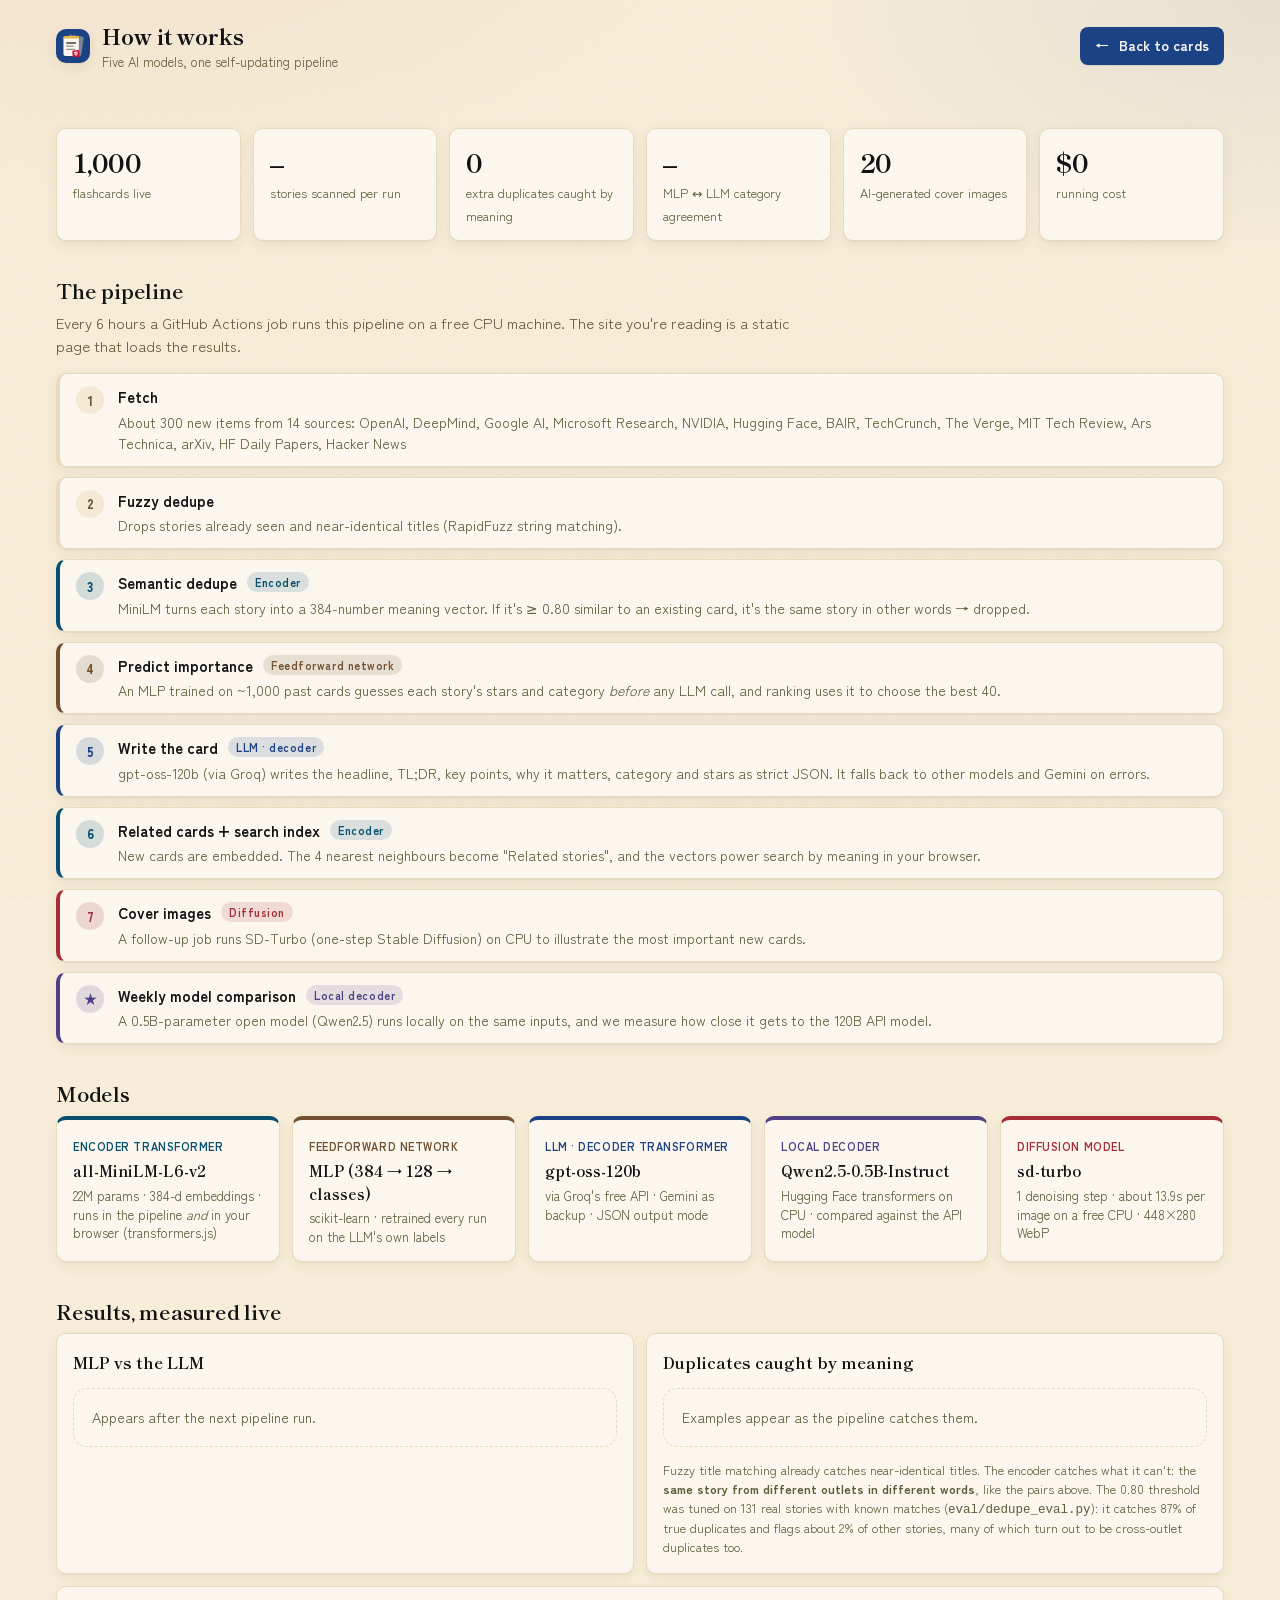
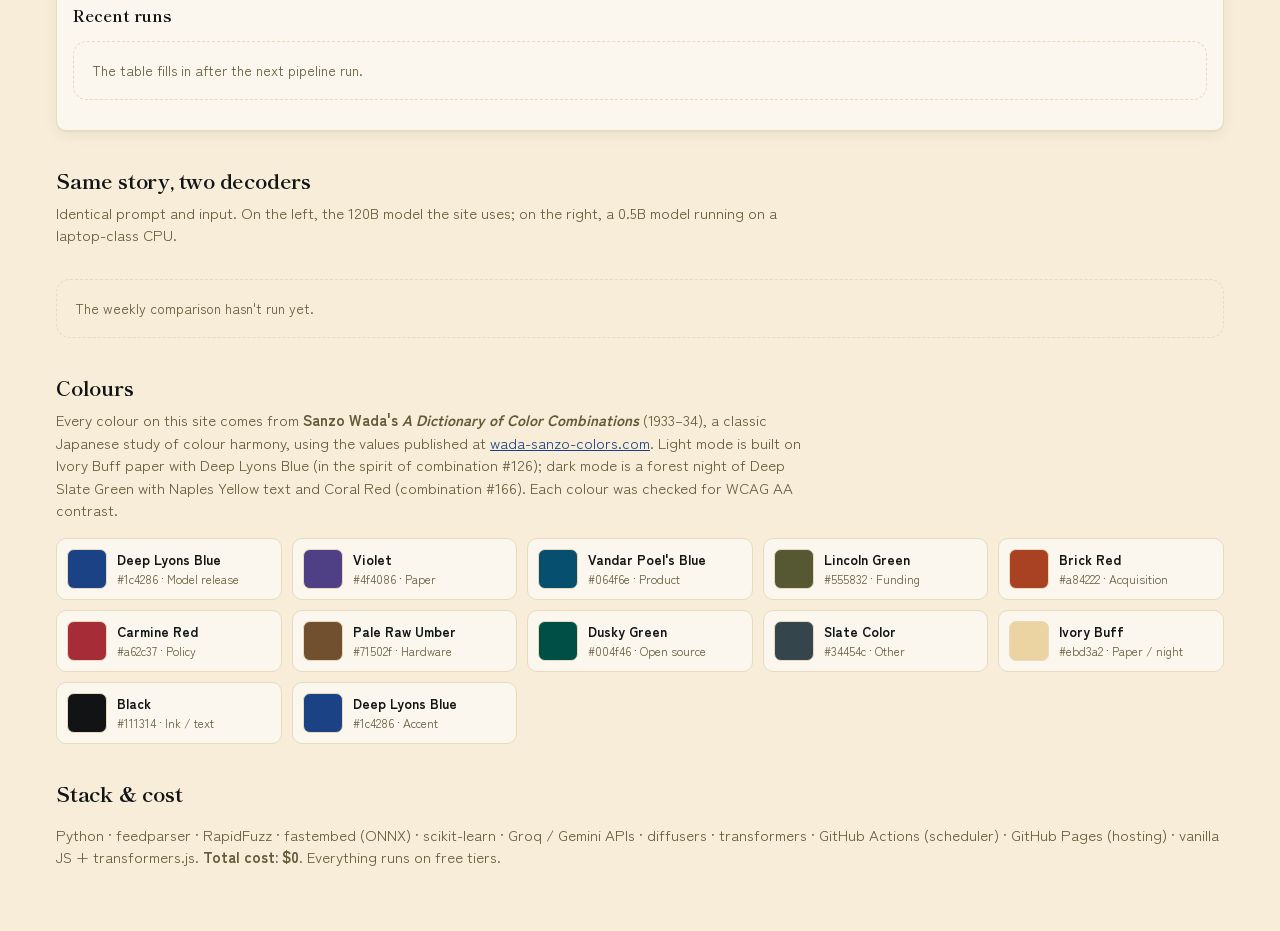
==== docs/about.html @ 7c0a7755 "Forest night dark theme, living cards and a magazine grid - Dark mode: Wada's Deep Slate Green with " ====
<!doctype html>
<html lang="en">
<head>
  <meta charset="utf-8">
  <meta name="viewport" content="width=device-width, initial-scale=1, viewport-fit=cover">
  <title>How It Works · AI News Flashcards</title>
  <meta name="description" content="The five AI models behind AI News Flashcards, and how well they work, measured live.">
  <link rel="icon" href="icon.svg" type="image/svg+xml">
  <link rel="preconnect" href="https://fonts.googleapis.com">
  <link rel="preconnect" href="https://fonts.gstatic.com" crossorigin>
  <link href="https://fonts.googleapis.com/css2?family=Shippori+Mincho:wght@600;700;800&family=Zen+Kaku+Gothic+New:wght@400;500;700&display=swap" rel="stylesheet">
  <link rel="stylesheet" href="style.css?v=12">
  <link rel="stylesheet" href="about.css?v=4">
  <script>try { const t = localStorage.getItem("theme"); if (t) document.documentElement.dataset.theme = t; } catch {}</script>
</head>
<body>
  <header class="top">
    <div class="wrap top-row">
      <a class="brand" href="./" style="text-decoration:none;color:inherit">
        <img src="icon.svg" alt="" width="34" height="34">
        <div>
          <h1>How it works</h1>
          <p class="muted" id="updated">Five AI models, one self-updating pipeline</p>
        </div>
      </a>
      <div class="top-actions"><a class="btn primary backlink" href="./" aria-label="Back to cards">←<span>&nbsp;Back to cards</span></a></div>
    </div>
  </header>

  <main class="wrap about">
    <section class="hero-stats" id="heroStats"></section>

    <section>
      <h2>The pipeline</h2>
      <p class="muted lead">Every 6 hours a GitHub Actions job runs this pipeline on a free CPU machine. The site
        you're reading is a static page that loads the results.</p>
      <ol class="flow">
        <li><span class="step">1</span><div><b>Fetch</b><p>About 300 new items from 14 sources: OpenAI, DeepMind, Google AI,
          Microsoft Research, NVIDIA, Hugging Face, BAIR, TechCrunch, The Verge, MIT Tech Review, Ars Technica, arXiv, HF Daily Papers, Hacker News</p></div></li>
        <li><span class="step">2</span><div><b>Fuzzy dedupe</b><p>Drops stories already seen and near-identical titles
          (RapidFuzz string matching).</p></div></li>
        <li class="m enc"><span class="step">3</span><div><b>Semantic dedupe <em>Encoder</em></b><p>MiniLM turns each story into
          a 384-number meaning vector. If it's ≥ 0.80 similar to an existing card, it's the same story in other words
          → dropped.</p></div></li>
        <li class="m fnn"><span class="step">4</span><div><b>Predict importance <em>Feedforward network</em></b><p>An MLP trained
          on ~1,000 past cards guesses each story's stars and category <i>before</i> any LLM call, and ranking uses it to
          choose the best 40.</p></div></li>
        <li class="m llm"><span class="step">5</span><div><b>Write the card <em>LLM · decoder</em></b><p>gpt-oss-120b (via Groq)
          writes the headline, TL;DR, key points, why it matters, category and stars as strict JSON. It falls back to other
          models and Gemini on errors.</p></div></li>
        <li class="m enc"><span class="step">6</span><div><b>Related cards + search index <em>Encoder</em></b><p>New cards are
          embedded. The 4 nearest neighbours become "Related stories", and the vectors power search by meaning in your
          browser.</p></div></li>
        <li class="m diff"><span class="step">7</span><div><b>Cover images <em>Diffusion</em></b><p>A follow-up job runs
          SD-Turbo (one-step Stable Diffusion) on CPU to illustrate the most important new cards.</p></div></li>
        <li class="m dec"><span class="step">★</span><div><b>Weekly model comparison <em>Local decoder</em></b><p>A 0.5B-parameter
          open model (Qwen2.5) runs locally on the same inputs, and we measure how close it gets to the 120B API model.</p></div></li>
      </ol>
    </section>

    <section>
      <h2>Models</h2>
      <div class="models">
        <div class="model enc"><span class="tag">Encoder Transformer</span><b>all-MiniLM-L6-v2</b>
          <p>22M params · 384-d embeddings · runs in the pipeline <i>and</i> in your browser (transformers.js)</p></div>
        <div class="model fnn"><span class="tag">Feedforward network</span><b>MLP (384 → 128 → classes)</b>
          <p id="mlpParams">scikit-learn · retrained every run on the LLM's own labels</p></div>
        <div class="model llm"><span class="tag">LLM · Decoder Transformer</span><b id="apiModel">gpt-oss-120b</b>
          <p>via Groq's free API · Gemini as backup · JSON output mode</p></div>
        <div class="model dec"><span class="tag">Local decoder</span><b id="localModel">Qwen2.5-0.5B-Instruct</b>
          <p>Hugging Face transformers on CPU · compared against the API model</p></div>
        <div class="model diff"><span class="tag">Diffusion model</span><b id="imgModel">SD-Turbo</b>
          <p id="imgInfo">1 denoising step · 512×512 → 448×280 WebP</p></div>
      </div>
    </section>

    <section>
      <h2>Results, measured live</h2>
      <div class="results">
        <div class="panel" id="mlpPanel"><h3>MLP vs the LLM</h3><p class="muted">Loading…</p></div>
        <div class="panel" id="dedupePanel"><h3>Duplicates caught by meaning</h3><p class="muted">Loading…</p></div>
      </div>
      <div class="panel wide" id="runsPanel"><h3>Recent runs</h3><p class="muted">Loading…</p></div>
    </section>

    <section id="compareSection">
      <h2>Same story, two decoders</h2>
      <p class="muted lead">Identical prompt and input. On the left, the 120B model the site uses; on the right, a 0.5B model
        running on a laptop-class CPU.</p>
      <div id="compareSummary" class="hero-stats small"></div>
      <div id="compareItems"></div>
    </section>

    <section>
      <h2>Colours</h2>
      <p class="muted lead">Every colour on this site comes from <b>Sanzo Wada's <i>A Dictionary of Color
        Combinations</i></b> (1933–34), a classic Japanese study of colour harmony, using the values published at
        <a href="https://www.wada-sanzo-colors.com/combinations/classic/all" target="_blank" rel="noopener">wada-sanzo-colors.com</a>.
        Light mode is built on Ivory Buff paper with Deep Lyons Blue (in the spirit of combination #126); dark mode is a forest
        night of Deep Slate Green with Naples Yellow text and Coral Red (combination #166). Each colour was checked for WCAG AA contrast.</p>
      <div class="swatches" id="swatches"></div>
    </section>

    <section>
      <h2>Stack &amp; cost</h2>
      <p class="muted">Python · feedparser · RapidFuzz · fastembed (ONNX) · scikit-learn · Groq / Gemini APIs · diffusers ·
        transformers · GitHub Actions (scheduler) · GitHub Pages (hosting) · vanilla JS + transformers.js.
        <b>Total cost: $0</b>. Everything runs on free tiers.</p>
    </section>
  </main>
  <script src="about.js?v=3"></script>
</body>
</html>
---- docs/style.css ----
/* ---------- Theme tokens: Sanzo Wada palette ----------
   Every named colour below is an exact colour from Sanzo Wada's "A Dictionary of Color
   Combinations" (Classic Vol. 1, as published at wada-sanzo-colors.com). Backgrounds are
   Wada colours thinned with white (light) or used as-is (dark). Every text colour passes
   WCAG AA (4.5:1) in its theme.
   Light: "Ivory Buff" paper, "Black" ink, "Deep Lyons Blue" accent, cf. combination #126.
   Dark:  "Deep Slate Green" forest night, "Naples Yellow" text, "Coral Red" accent, cf. #166. */
:root {
  --bg: #f7edd8;                         /* Ivory Buff #ebd3a2, thinned */
  --bg-grad: radial-gradient(1100px 520px at 8% -12%, rgba(166, 44, 55, .06) 0%, transparent 60%),
             radial-gradient(900px 480px at 100% 0%, rgba(28, 66, 134, .07) 0%, transparent 55%);
  --surface: #fbf7ee;
  --surface-2: #f3e9d4;
  --text: #111314;                       /* Black */
  --muted: #635a3a;                      /* Deep Grayish Olive */
  --line: #e7dabd;
  --accent: #1c4286;                     /* Deep Lyons Blue */
  --accent-ink: #fbf7ee;
  --on-strong: #fbf7ee;                  /* text on strong colour fills */
  --good: #437742;                       /* Cossack Green */
  --warn: #a84222;                       /* Brick Red */
  --star: #986f2d;                       /* Orange Citrine */
  --vermilion: #cc1236;                  /* Carmine */
  --shadow: 0 1px 0 rgba(75, 51, 23, .05), 0 4px 14px rgba(75, 51, 23, .07);
  --shadow-hover: 0 1px 0 rgba(75, 51, 23, .06), 0 10px 26px rgba(75, 51, 23, .12);
  --radius: 12px;

  /* category colours (all exact Wada colours) */
  --c-model_release: #1c4286;            /* Deep Lyons Blue */
  --c-paper: #4f4086;                    /* Violet */
  --c-product: #064f6e;                  /* Vandar Poel's Blue */
  --c-funding: #555832;                  /* Lincoln Green */
  --c-acquisition: #a84222;              /* Brick Red */
  --c-policy: #a62c37;                   /* Carmine Red */
  --c-hardware: #71502f;                 /* Pale Raw Umber */
  --c-open_source: #004f46;              /* Dusky Green */
  --c-other: #34454c;                    /* Slate Color */
  color-scheme: light;
}

@media (prefers-color-scheme: dark) {
  :root:not([data-theme="light"]) {
    --bg: #112f2c;                       /* Deep Slate Green */
    --bg-grad: radial-gradient(1100px 520px at 8% -12%, rgba(245, 142, 132, .07) 0%, transparent 60%),
               radial-gradient(900px 480px at 100% 0%, rgba(251, 230, 160, .05) 0%, transparent 55%);
    --surface: #1d3937;
    --surface-2: #24403d;
    --text: #fbe6a0;                     /* Naples Yellow */
    --muted: #b4cdc2;                    /* Glaucous Green */
    --line: #335250;
    --accent: #f58e84;                   /* Coral Red */
    --accent-ink: #112f2c;
    --on-strong: #112f2c;
    --good: #96d1aa;                     /* Cobalt Green */
    --warn: #fdc57e;                     /* Cinnamon Buff */
    --star: #e2b540;                     /* Yellow Ocher */
    --vermilion: #f37f94;                /* Eosine Pink */
    --shadow: 0 1px 0 rgba(0, 0, 0, .2), 0 6px 18px rgba(0, 0, 0, .28);
    --shadow-hover: 0 1px 0 rgba(0, 0, 0, .26), 0 14px 32px rgba(0, 0, 0, .4);
    --c-model_release: #a7d4e4;          /* Pale King's Blue 2 */
    --c-paper: #b5b1d8;                  /* Grayish Lavender 1 */
    --c-product: #78cdd0;                /* Calamine Blue */
    --c-funding: #c7d14f;                /* Light Green Yellow */
    --c-acquisition: #eeb480;            /* Pinkish Cinnamon */
    --c-policy: #f8b6ba;                 /* Corinthian Pink */
    --c-hardware: #e2b540;               /* Yellow Ocher */
    --c-open_source: #96d1aa;            /* Cobalt Green */
    --c-other: #b6bfc1;                  /* Neutral Gray */
    color-scheme: dark;
  }
}
:root[data-theme="dark"] {
  --bg: #112f2c;                       /* Deep Slate Green */
  --bg-grad: radial-gradient(1100px 520px at 8% -12%, rgba(245, 142, 132, .07) 0%, transparent 60%),
             radial-gradient(900px 480px at 100% 0%, rgba(251, 230, 160, .05) 0%, transparent 55%);
  --surface: #1d3937;
  --surface-2: #24403d;
  --text: #fbe6a0;                     /* Naples Yellow */
  --muted: #b4cdc2;                    /* Glaucous Green */
  --line: #335250;
  --accent: #f58e84;                   /* Coral Red */
  --accent-ink: #112f2c;
  --on-strong: #112f2c;
  --good: #96d1aa;                     /* Cobalt Green */
  --warn: #fdc57e;                     /* Cinnamon Buff */
  --star: #e2b540;                     /* Yellow Ocher */
  --vermilion: #f37f94;                /* Eosine Pink */
  --shadow: 0 1px 0 rgba(0, 0, 0, .2), 0 6px 18px rgba(0, 0, 0, .28);
  --shadow-hover: 0 1px 0 rgba(0, 0, 0, .26), 0 14px 32px rgba(0, 0, 0, .4);
  --c-model_release: #a7d4e4;          /* Pale King's Blue 2 */
  --c-paper: #b5b1d8;                  /* Grayish Lavender 1 */
  --c-product: #78cdd0;                /* Calamine Blue */
  --c-funding: #c7d14f;                /* Light Green Yellow */
  --c-acquisition: #eeb480;            /* Pinkish Cinnamon */
  --c-policy: #f8b6ba;                 /* Corinthian Pink */
  --c-hardware: #e2b540;               /* Yellow Ocher */
  --c-open_source: #96d1aa;            /* Cobalt Green */
  --c-other: #b6bfc1;                  /* Neutral Gray */
  color-scheme: dark;
}

/* ---------- Base ---------- */
* { box-sizing: border-box; }
html { -webkit-text-size-adjust: 100%; }
body {
  margin: 0; min-height: 100vh;
  font: 15px/1.5 Inter, system-ui, -apple-system, "Segoe UI", Roboto, sans-serif;
  background: var(--bg-grad), var(--bg); background-attachment: fixed;
  color: var(--text);
  -webkit-font-smoothing: antialiased;
}
.wrap { max-width: 1200px; margin: 0 auto; padding: 0 16px; }
.muted { color: var(--muted); }
a { color: var(--accent); }
kbd {
  font: 600 11px/1 Inter, system-ui, sans-serif; padding: 3px 6px; border-radius: 6px;
  background: var(--surface-2); border: 1px solid var(--line); color: var(--muted);
}
svg { width: 18px; height: 18px; fill: currentColor; stroke: currentColor; }
button { font: inherit; color: inherit; }
:focus-visible { outline: 3px solid color-mix(in srgb, var(--accent) 55%, transparent); outline-offset: 2px; }

/* ---------- Header ---------- */
.top { padding: 20px 0 6px; }
.top-row { display: flex; align-items: center; justify-content: space-between; gap: 12px; margin-bottom: 16px; }
.brand { display: flex; align-items: center; gap: 12px; min-width: 0; }
.brand img { flex: none; border-radius: 10px; box-shadow: var(--shadow); }
h1 { margin: 0; font-size: 1.35rem; font-weight: 800; letter-spacing: -.02em; }
#updated { margin: 0; font-size: 13px; }
.top-actions { display: flex; gap: 8px; flex: none; }

.btn {
  display: inline-flex; align-items: center; justify-content: center; gap: 6px;
  height: 38px; padding: 0 14px; border-radius: 11px; cursor: pointer;
  border: 1px solid var(--line); background: var(--surface); box-shadow: var(--shadow);
  font-weight: 600; font-size: 14px; transition: transform .12s, background .2s, border-color .2s;
}
.btn:hover { border-color: color-mix(in srgb, var(--accent) 40%, var(--line)); }
.btn:active { transform: translateY(1px); }
.btn.primary { background: var(--accent); color: var(--accent-ink); border-color: transparent; }
.btn.icon { width: 38px; padding: 0; }
.btn.good { color: var(--good); }
.btn.warn { color: var(--warn); }
.btn kbd { margin-left: 2px; }
.sun { display: none; }
:root[data-theme="dark"] .sun { display: block; }
:root[data-theme="dark"] .moon { display: none; }
@media (prefers-color-scheme: dark) {
  :root:not([data-theme="light"]) .sun { display: block; }
  :root:not([data-theme="light"]) .moon { display: none; }
}

.search {
  display: flex; align-items: center; gap: 10px; height: 46px; padding: 0 14px;
  background: var(--surface); border: 1px solid var(--line); border-radius: 13px; box-shadow: var(--shadow);
}
.search:focus-within { border-color: var(--accent); }
.search svg { color: var(--muted); flex: none; }
.search input {
  flex: 1; min-width: 0; border: 0; outline: 0; background: transparent; color: var(--text);
  font: inherit; font-size: 15px;
}

.chips { display: flex; gap: 8px; overflow-x: auto; padding: 14px 2px 4px; scrollbar-width: none; }
.chips::-webkit-scrollbar { display: none; }
.chip {
  --c: var(--accent);
  flex: none; display: inline-flex; align-items: center; gap: 7px; height: 34px; padding: 0 13px;
  border-radius: 99px; cursor: pointer; font-size: 13.5px; font-weight: 600; white-space: nowrap;
  border: 1px solid var(--line); background: var(--surface); color: var(--text);
  transition: background .2s, border-color .2s, color .2s;
}
.chip .dot { width: 8px; height: 8px; border-radius: 50%; background: var(--c); }
.chip .n { color: var(--muted); font-weight: 500; font-size: 12px; }
.chip:hover { border-color: color-mix(in srgb, var(--c) 50%, var(--line)); }
.chip.on { background: color-mix(in srgb, var(--c) 16%, var(--surface)); border-color: var(--c); color: var(--c); }
.chip.on .n { color: inherit; }

.filters { display: flex; flex-wrap: wrap; align-items: center; justify-content: space-between; gap: 10px; margin-top: 10px; }
.seg { display: inline-flex; padding: 3px; border-radius: 12px; background: var(--surface-2); border: 1px solid var(--line); }
.seg button {
  border: 0; background: transparent; height: 32px; padding: 0 12px; border-radius: 9px; cursor: pointer;
  font-size: 13.5px; font-weight: 600; color: var(--muted);
}
.seg button.on { background: var(--surface); color: var(--text); box-shadow: var(--shadow); }
.selects { display: flex; flex-wrap: wrap; gap: 8px; }
.sel {
  display: inline-flex; align-items: center; gap: 6px; height: 38px; padding: 0 4px 0 12px;
  background: var(--surface); border: 1px solid var(--line); border-radius: 11px; font-size: 13px;
}
.sel span { color: var(--muted); }
.sel select {
  border: 0; background: transparent; color: var(--text); font: inherit; font-weight: 600; font-size: 13.5px;
  height: 100%; padding: 0 6px; cursor: pointer; outline: 0;
}
.sel select option { background: var(--surface); color: var(--text); }

.status-row { display: flex; align-items: center; justify-content: space-between; gap: 12px; margin: 14px 0 6px; }
#count { margin: 0; font-size: 13.5px; }
.progress { display: flex; align-items: center; gap: 8px; font-size: 13px; }
.bar { width: 120px; height: 6px; border-radius: 99px; background: var(--surface-2); overflow: hidden; }
.bar span { display: block; height: 100%; width: 0; background: var(--good); border-radius: inherit; transition: width .4s; }

/* ---------- Cards ---------- */
.grid {
  display: grid; gap: 18px; padding-top: 10px; padding-bottom: 20px;
  grid-template-columns: repeat(auto-fill, minmax(min(310px, 100%), 1fr));
}
.card {
  --c: var(--c-other);
  position: relative; height: 350px; perspective: 1400px; cursor: pointer; border-radius: var(--radius);
  outline: none; animation: rise .35s both;
}
@keyframes rise { from { opacity: 0; transform: translateY(8px); } }
.inner { position: relative; height: 100%; transition: transform .6s cubic-bezier(.2, .8, .2, 1); transform-style: preserve-3d; }
.card.flipped .inner { transform: rotateY(180deg); }
.face {
  position: absolute; inset: 0; display: flex; flex-direction: column; gap: 10px;
  padding: 18px 18px 16px; border-radius: var(--radius); overflow: hidden;
  background: var(--surface); border: 1px solid var(--line); box-shadow: var(--shadow);
  backface-visibility: hidden; -webkit-backface-visibility: hidden;
  transition: box-shadow .25s, border-color .25s;
}
.face::before {   /* category color strip */
  content: ""; position: absolute; left: 0; right: 0; top: 0; height: 4px; background: var(--c);
}
.card:hover .face, .card:focus-visible .face { box-shadow: var(--shadow-hover); border-color: color-mix(in srgb, var(--c) 35%, var(--line)); }
.card:focus-visible .face { outline: 3px solid color-mix(in srgb, var(--accent) 55%, transparent); }
.back { transform: rotateY(180deg); }
.scroll { overflow: auto; flex: 1; min-height: 0; padding-right: 2px; }

.meta { display: flex; align-items: center; gap: 8px; }
.cat {
  display: inline-flex; align-items: center; gap: 6px; padding: 3px 10px; border-radius: 99px;
  font-size: 12px; font-weight: 700; letter-spacing: .01em; text-transform: capitalize;
  color: var(--c); background: color-mix(in srgb, var(--c) 14%, transparent);
}
.new {
  font-size: 10.5px; font-weight: 800; letter-spacing: .06em; padding: 3px 7px; border-radius: 6px;
  color: var(--on-strong); background: var(--vermilion);
}
.stars { margin-left: auto; color: var(--star); font-size: 13px; letter-spacing: 1px; white-space: nowrap; }
.stars .off { color: var(--line); }
.card h3 { margin: 2px 0 0; font-size: 1.06rem; line-height: 1.32; font-weight: 700; letter-spacing: -.01em; }
.tldr { margin: 0; color: var(--text); opacity: .86; line-height: 1.55; font-size: 14.5px;
  display: -webkit-box; -webkit-line-clamp: 5; -webkit-box-orient: vertical; overflow: hidden; }
.tags { display: flex; flex-wrap: wrap; gap: 5px; margin-top: auto; }
.tags span { font-size: 11.5px; padding: 2px 8px; border-radius: 6px; background: var(--surface-2); color: var(--muted); }
.foot { display: flex; align-items: center; gap: 6px; font-size: 12.5px; color: var(--muted); }
.foot .src { font-weight: 600; color: var(--text); opacity: .8; overflow: hidden; text-overflow: ellipsis; white-space: nowrap; }
.foot .flip-hint { margin-left: auto; display: inline-flex; align-items: center; gap: 4px; opacity: .8; }
.foot .flip-hint svg { width: 14px; height: 14px; }

.back h4 { margin: 0 0 6px; font-size: 12px; font-weight: 700; text-transform: uppercase; letter-spacing: .06em; color: var(--c); }
.back ul { margin: 0 0 12px; padding-left: 18px; line-height: 1.5; font-size: 14px; }
.back li { margin-bottom: 4px; }
.back li::marker { color: var(--c); }
.back p { margin: 0 0 10px; font-size: 14px; line-height: 1.5; }
.companies { font-size: 12.5px; color: var(--muted); }
.actions { display: flex; align-items: center; gap: 6px; padding-top: 10px; border-top: 1px solid var(--line); }
.actions a { font-weight: 600; font-size: 13.5px; text-decoration: none; margin-right: auto; }
.actions a:hover { text-decoration: underline; }
.mark {
  height: 32px; padding: 0 10px; border-radius: 9px; cursor: pointer; font-size: 12.5px; font-weight: 600;
  border: 1px solid var(--line); background: var(--surface-2);
}
.mark[data-mark="got"]:hover, .st-got .mark[data-mark="got"] { background: var(--good); color: var(--on-strong); border-color: transparent; }
.mark[data-mark="again"]:hover, .st-again .mark[data-mark="again"] { background: var(--warn); color: var(--on-strong); border-color: transparent; }

.badge-state {
  position: absolute; top: 12px; right: 12px; z-index: 2; width: 22px; height: 22px; border-radius: 50%;
  display: none; place-items: center; font-size: 12px; font-weight: 800; color: var(--on-strong); pointer-events: none;
}
.st-got .badge-state { display: grid; background: var(--good); }
.st-again .badge-state { display: grid; background: var(--warn); }
.st-got .stars, .st-again .stars { margin-right: 26px; }
.card.st-got .face { opacity: .78; }
.card.st-got:hover .face { opacity: 1; }

.empty { grid-column: 1 / -1; text-align: center; padding: 60px 16px; color: var(--muted); }
.empty b { display: block; font-size: 1.1rem; color: var(--text); margin-bottom: 6px; }
.hint { text-align: center; font-size: 12.5px; padding-bottom: 32px; }

/* skeleton while loading */
.skel .face { background: linear-gradient(100deg, var(--surface) 30%, var(--surface-2) 50%, var(--surface) 70%) 0 0 / 300% 100%;
  animation: shimmer 1.3s infinite linear; }
.skel .face::before { display: none; }
@keyframes shimmer { to { background-position: -150% 0; } }

/* ---------- Study mode ---------- */
.study {
  position: fixed; inset: 0; z-index: 50; display: flex; flex-direction: column; align-items: center;
  padding: max(16px, env(safe-area-inset-top)) 16px max(16px, env(safe-area-inset-bottom));
  background: color-mix(in srgb, var(--bg) 94%, transparent); backdrop-filter: blur(12px);
}
.study[hidden] { display: none; }
.study-top { width: 100%; max-width: 640px; display: flex; justify-content: space-between; align-items: center; }
.study-stage { flex: 1; width: 100%; max-width: 640px; display: flex; align-items: center; padding: 16px 0; min-height: 0; }
.study-stage .card { width: 100%; height: min(520px, 100%); animation: none; }
.study-stage .card h3 { font-size: 1.35rem; }
.study-stage .tldr { font-size: 16px; -webkit-line-clamp: 8; }
.study-stage .back ul, .study-stage .back p { font-size: 15.5px; }
.study-stage .slide-l { animation: slideL .25s both; }
.study-stage .slide-r { animation: slideR .25s both; }
@keyframes slideL { from { opacity: 0; transform: translateX(40px); } }
@keyframes slideR { from { opacity: 0; transform: translateX(-40px); } }
.study-nav { display: flex; flex-wrap: wrap; justify-content: center; gap: 8px; }
.study-help { font-size: 12.5px; margin: 10px 0 0; }
body.studying { overflow: hidden; }

/* ---------- Small screens ---------- */
@media (max-width: 640px) {
  .top { padding-top: 14px; }
  h1 { font-size: 1.15rem; }
  .top-actions .btn.primary span { display: none; }
  .top-actions .btn.primary { width: 38px; padding: 0; }
  .filters { flex-direction: column; align-items: stretch; }
  .seg { display: flex; }
  .seg button { flex: 1; padding: 0 6px; }
  .selects { display: grid; grid-template-columns: 1fr 1fr 1fr; }
  .sel { padding: 0 2px 0 8px; min-width: 0; }
  .sel span { display: none; }
  .sel select { width: 100%; padding: 0 2px; }
  .bar { width: 70px; }
  .card { height: 340px; }
  .hint { display: none; }
  .study-nav .btn { flex: 1 1 40%; }
  .study-nav kbd { display: none; }
}
@media (prefers-reduced-motion: reduce) {
  *, *::before, *::after { animation: none !important; transition: none !important; }
}

/* ---------- Pick mode (swipe deck) ---------- */
.pick-stage { position: relative; flex: 1; width: 100%; max-width: 440px; margin: 12px 0 44px; min-height: 0; }
.pick-stage .card {
  position: absolute; inset: 0; height: auto; animation: none;
  touch-action: none; user-select: none; -webkit-user-select: none;
  transition: transform .35s cubic-bezier(.2, .8, .2, 1), opacity .35s;
}
.pick-stage .card.under { transform: translateY(18px) scale(.94); opacity: .7; pointer-events: none; }
.pick-stage .card.under2 { transform: translateY(36px) scale(.88); opacity: .35; pointer-events: none; }
.pick-stage .card.dragging { transition: none; cursor: grabbing; }
.pick-stage .card h3 { font-size: 1.3rem; }
.pick-stage .tldr { font-size: 15.5px; -webkit-line-clamp: 9; }
.stamp {
  position: absolute; top: 26px; z-index: 3; padding: 4px 12px; border-radius: 10px;
  font-size: 22px; font-weight: 800; letter-spacing: .08em; border: 3px solid currentColor;
  opacity: 0; pointer-events: none; background: var(--surface);
}
.stamp.keep { left: 20px; color: var(--good); transform: rotate(-12deg); }
.stamp.skip { right: 20px; color: var(--warn); transform: rotate(12deg); }
.pick-nav { display: flex; align-items: center; gap: 18px; }
.round {
  width: 60px; height: 60px; border-radius: 50%; cursor: pointer; font-size: 24px; font-weight: 700;
  border: 1px solid var(--line); background: var(--surface); box-shadow: var(--shadow);
  transition: transform .12s, box-shadow .2s;
}
.round:hover { transform: scale(1.06); box-shadow: var(--shadow-hover); }
.round:active { transform: scale(.95); }
.round.keep { color: #e5484d; }
.round.skip { color: var(--muted); }
.round.undo { width: 46px; height: 46px; font-size: 19px; color: var(--accent); }
.round:disabled { opacity: .35; cursor: default; transform: none; }
.pick-done { position: absolute; inset: 0; display: grid; place-content: center; text-align: center; gap: 10px; padding: 16px; }
.pick-done .big { font-size: 46px; line-height: 1; }
.pick-done h3 { margin: 0; font-size: 1.35rem; }
.pick-done .row { display: flex; flex-wrap: wrap; gap: 8px; justify-content: center; margin-top: 8px; }
.picked-heart { color: #e5484d; font-size: 14px; line-height: 1; }
@media (max-width: 640px) {
  .btn#pick span { display: none; }
  .btn#pick { width: 38px; padding: 0; }
  .pick-stage { margin: 10px 0; }
}

/* "Show more" button under the grid */
.more { grid-column: 1 / -1; display: flex; justify-content: center; padding: 6px 0 4px; }
.more .btn { height: 44px; padding: 0 22px; }

/* ---------- AI features: images, related, labels, meaning search ---------- */
.card.has-img .front { padding-top: 0; }
.thumb { margin: 0 -18px 2px; height: 112px; flex: none; overflow: hidden; background: var(--surface-2); }
.thumb img { width: 100%; height: 100%; object-fit: cover; display: block; }
.card.has-img .tldr { -webkit-line-clamp: 2; line-clamp: 2; }
.card.has-img h3 { -webkit-line-clamp: 2; line-clamp: 2; }
.card.has-img h3 { font-size: 1rem; }
.match { font-size: 11px; font-weight: 700; padding: 2px 7px; border-radius: 6px;
  color: var(--accent); background: color-mix(in srgb, var(--accent) 14%, transparent); }
.rel { display: flex; flex-direction: column; gap: 6px; margin-bottom: 12px; }
.rel button {
  text-align: left; font-size: 13px; line-height: 1.35; padding: 7px 10px; border-radius: 9px; cursor: pointer;
  border: 1px solid var(--line); background: var(--surface-2); border-left: 3px solid var(--c);
}
.rel button:hover { border-color: var(--c); }
.ai-labels { display: flex; flex-wrap: wrap; gap: 6px; margin-top: 2px; }
.ai-labels span { font-size: 11.5px; padding: 3px 8px; border-radius: 7px; background: var(--surface-2); color: var(--muted); }
.sem {
  flex: none; height: 32px; padding: 0 11px; border-radius: 9px; cursor: pointer; font-size: 13px; font-weight: 600;
  border: 1px solid var(--line); background: var(--surface-2); color: var(--muted);
  transition: background .2s, color .2s, border-color .2s;
}
.sem.on { background: color-mix(in srgb, var(--accent) 16%, var(--surface)); color: var(--accent); border-color: var(--accent); }
.sem-status { margin: 8px 2px 0; font-size: 13px; }
@media (max-width: 640px) {
  .sem span { display: none; }
  .top-actions a.btn span { display: none; }
  .top-actions a.btn { width: 38px; padding: 0; }
}

/* keep summaries a whole number of lines (never squeezed to a half line by the flex layout) */
.tldr { flex-shrink: 0; line-clamp: 5; }
.card h3 { flex-shrink: 0; display: -webkit-box; -webkit-box-orient: vertical; -webkit-line-clamp: 3; line-clamp: 3; overflow: hidden; }
.study-stage .card h3, .pick-stage .card h3 { -webkit-line-clamp: 4; line-clamp: 4; }

a.btn { text-decoration: none; color: inherit; }
a.btn.primary { color: var(--accent-ink); }
@media (max-width: 640px) {
  .brand { gap: 9px; }
  .brand img { width: 30px; height: 30px; }
  h1 { font-size: 1.05rem; white-space: nowrap; }
  #updated { font-size: 12px; line-height: 1.35; }
  .top-actions { gap: 6px; }
  .top-actions .btn { width: 36px; height: 36px; }
  .top-actions .btn.backlink { width: 40px; font-size: 18px; }
  .top-row .brand img { display: none; }
  .brand > div { min-width: 0; }
  h1 { overflow: hidden; text-overflow: ellipsis; }
}
@media (max-width: 640px) { .hide-sm { display: none; } }

/* ======================================================================
   "Washi & Sumi" styling layer
   ====================================================================== */
body { font-family: "Zen Kaku Gothic New", Inter, system-ui, -apple-system, "Segoe UI", sans-serif; }
h1, .card h3, .about h2, .about h3, .stat b, .pick-done h3, .empty b, .model b, .cmp .side h4 {
  font-family: "Shippori Mincho", "Hiragino Mincho ProN", "Yu Mincho", Georgia, serif;
  letter-spacing: 0;
}
h1 { font-weight: 800; }
.card h3 { font-weight: 700; font-size: 1.12rem; line-height: 1.38; }
.study-stage .card h3, .pick-stage .card h3 { font-size: 1.4rem; }

/* buttons, inputs: quieter, squarer */
.btn { border-radius: 8px; box-shadow: none; }
.btn.primary { box-shadow: 0 1px 0 rgba(0, 0, 0, .08); }
.search { border-radius: 10px; box-shadow: none; }
.sel, .seg { border-radius: 8px; }
.seg button { border-radius: 6px; }
.seg button.on { box-shadow: 0 1px 0 rgba(0, 0, 0, .06); }
.sem { border-radius: 7px; }

/* category chips: like little ink stamps (hanko) when selected */
.chip { border-radius: 6px; font-weight: 500; }
.chip.on { background: var(--c); border-color: var(--c); color: var(--surface); }
.chip.on .dot { background: var(--surface); }
.chip.on .n { color: var(--surface); opacity: .8; }

/* cards: paper sheets with a coloured obi band */
.face { border-radius: var(--radius); box-shadow: var(--shadow); }
.face::before { height: 5px; }
.card.has-img .face::before { z-index: 1; }
.cat { border-radius: 4px; letter-spacing: .04em; font-weight: 700; font-size: 11.5px; }
.tags span { border-radius: 4px; }
.new { background: var(--vermilion); color: var(--on-strong); border-radius: 4px; letter-spacing: .08em; }
.stars .off { color: color-mix(in srgb, var(--muted) 30%, transparent); }
.thumb img { filter: saturate(.82) sepia(.08); }        /* softer, closer to the palette */
.mark { border-radius: 7px; }
.rel button { border-radius: 7px; }
.ai-labels span { border-radius: 5px; }
.round { box-shadow: var(--shadow); }
.round.keep { color: var(--vermilion); }
.picked-heart { color: var(--vermilion); }
.bar span { background: var(--good); }

/* subtle washi grain */
body::before {
  content: ""; position: fixed; inset: 0; pointer-events: none; z-index: -1; opacity: .35;
  background-image: url("data:image/svg+xml,%3Csvg xmlns='http://www.w3.org/2000/svg' width='160' height='160'%3E%3Cfilter id='n'%3E%3CfeTurbulence type='fractalNoise' baseFrequency='.9' numOctaves='2' stitchTiles='stitch'/%3E%3CfeColorMatrix values='0 0 0 0 .45 0 0 0 0 .38 0 0 0 0 .28 0 0 0 .07 0'/%3E%3C/filter%3E%3Crect width='100%25' height='100%25' filter='url(%23n)'/%3E%3C/svg%3E");
}
.how-sm { display: none; font-size: 12px; font-weight: 700; text-decoration: none; }
@media (max-width: 640px) {
  .top-actions a.how-lg { display: none; }
  .how-sm { display: inline-block; margin-top: 1px; }
}

/* ======================================================================
   Living cards: tilt toward the cursor, glare, parallax, springy flip
   ====================================================================== */
.card { --rx: 0deg; --ry: 0deg; --mx: 50%; --my: 30%; --px: 0px; --py: 0px;
  transition: transform .45s cubic-bezier(.2, .8, .2, 1); }
.inner { transition: transform .8s cubic-bezier(.34, 1.42, .52, 1); }        /* overshoots a little, like a real card */
@media (hover: hover) and (pointer: fine) {
  #grid .card:hover { transform: perspective(1100px) rotateX(var(--rx)) rotateY(var(--ry)) translateY(-5px);
    transition: transform .12s ease-out; z-index: 2; }
}
.face::after {                                                               /* soft light that follows the cursor */
  content: ""; position: absolute; inset: 0; border-radius: inherit; pointer-events: none; z-index: 3;
  background: radial-gradient(circle at var(--mx) var(--my), rgba(255, 255, 255, .28), transparent 52%);
  opacity: 0; transition: opacity .35s; mix-blend-mode: soft-light;
}
#grid .card:hover .face::after { opacity: 1; }
.thumb img { transform: scale(1.08) translate(var(--px), var(--py)); transition: transform .5s cubic-bezier(.2, .8, .2, 1); }
#grid .card:hover .thumb img { transition: transform .12s ease-out; }
@media (pointer: coarse) {                                                   /* phones: a gentle press instead of tilt */
  #grid .card:active { transform: scale(.975); transition: transform .12s; }
}

/* ---------- cascade in ---------- */
#grid .card { animation: none; }
#grid .card.pre { opacity: 0; }
#grid .card.pre.in { opacity: 1; animation: cascade .7s cubic-bezier(.2, .8, .2, 1) var(--d, 0ms) both; }
@keyframes cascade { from { opacity: 0; transform: translateY(26px) scale(.97); } to { opacity: 1; transform: none; } }

/* ======================================================================
   Magazine grid: a big "Top story" and wide cards for 4-5 star stories
   ====================================================================== */
.ribbon { font-size: 10.5px; font-weight: 700; letter-spacing: .1em; text-transform: uppercase; padding: 3px 8px;
  border-radius: 4px; background: var(--accent); color: var(--accent-ink); }
@media (min-width: 900px) {
  #grid { grid-auto-flow: row dense; }
  #grid .card.hero { grid-column: span 2; grid-row: span 2; height: calc(700px + 18px); }
  #grid .card.wide { grid-column: span 2; }
}
@media (min-width: 640px) and (max-width: 899px) {
  #grid .card.hero { grid-column: span 2; }
}
#grid .card.hero .thumb { height: 300px; }
#grid .card.hero h3 { font-size: 1.85rem; line-height: 1.25; -webkit-line-clamp: 4; line-clamp: 4; }
#grid .card.hero .tldr { font-size: 16.5px; -webkit-line-clamp: 7; line-clamp: 7; }
#grid .card.hero .front { padding-left: 26px; padding-right: 26px; }
#grid .card.hero .thumb { margin-left: -26px; margin-right: -26px; }
#grid .card.hero:not(.has-img) h3 { font-size: 2.3rem; }
#grid .card.wide .thumb { height: 140px; }
#grid .card.wide h3 { font-size: 1.25rem; }
#grid .card.wide.has-img .tldr { -webkit-line-clamp: 2; line-clamp: 2; }
@media (max-width: 639px) {
  #grid .card.hero { height: 460px; }
  #grid .card.hero .thumb { height: 170px; }
  #grid .card.hero h3 { font-size: 1.3rem; -webkit-line-clamp: 3; line-clamp: 3; }
  #grid .card.hero .tldr { font-size: 15px; -webkit-line-clamp: 3; line-clamp: 3; }
}
@media (prefers-reduced-motion: reduce) {
  #grid .card.pre { opacity: 1; }
  .thumb img { transform: none; }
}
.hero-points { margin: 4px 0 0; padding-left: 20px; font-size: 15px; line-height: 1.55; color: var(--text); flex-shrink: 0; }
.hero-points li { margin-bottom: 4px; }
.hero-points li::marker { color: var(--c); }
@media (max-width: 639px) { .hero-points { display: none; } }
---- docs/about.css ----
/* "How it works" page. Reuses the tokens from style.css */
/* model colours, exact Wada colours: Vandar Poel's Blue, Pale Raw Umber, Deep Lyons Blue, Violet, Carmine Red
   (dark: Calamine Blue, Yellow Ocher, Pale King's Blue 2, Grayish Lavender 1, Corinthian Pink) */
:root { --m-enc: #064f6e; --m-fnn: #71502f; --m-llm: #1c4286; --m-dec: #4f4086; --m-diff: #a62c37; }
@media (prefers-color-scheme: dark) {
  :root:not([data-theme="light"]) { --m-enc: #78cdd0; --m-fnn: #e2b540; --m-llm: #a7d4e4; --m-dec: #b5b1d8; --m-diff: #f8b6ba; }
}
:root[data-theme="dark"] { --m-enc: #78cdd0; --m-fnn: #e2b540; --m-llm: #a7d4e4; --m-dec: #b5b1d8; --m-diff: #f8b6ba; }

.about { padding-bottom: 48px; }
.about section { margin-top: 34px; }
.about h2 { font-size: 1.3rem; letter-spacing: -.01em; margin: 0 0 6px; }
.about h3 { font-size: 1rem; margin: 0 0 10px; }
.lead { margin: 0 0 16px; max-width: 760px; }

.hero-stats { display: grid; gap: 12px; grid-template-columns: repeat(auto-fit, minmax(150px, 1fr)); margin-top: 10px; }
.hero-stats.small { margin: 0 0 16px; }
.stat { background: var(--surface); border: 1px solid var(--line); border-radius: 14px; padding: 14px 16px; box-shadow: var(--shadow); }
.stat b { display: block; font-size: 1.6rem; font-weight: 800; letter-spacing: -.02em; }
.stat span { font-size: 12.5px; color: var(--muted); }

.flow { list-style: none; margin: 0; padding: 0; display: grid; gap: 10px; }
.flow li { display: flex; gap: 14px; align-items: flex-start; background: var(--surface); border: 1px solid var(--line);
  border-radius: 14px; padding: 12px 16px; box-shadow: var(--shadow); border-left: 4px solid var(--line); }
.flow li p { margin: 3px 0 0; color: var(--muted); font-size: 14px; line-height: 1.5; }
.flow li em { font-style: normal; font-size: 11px; font-weight: 700; padding: 2px 8px; border-radius: 99px; margin-left: 6px;
  vertical-align: 2px; color: var(--mc); background: color-mix(in srgb, var(--mc) 14%, transparent); }
.step { flex: none; width: 28px; height: 28px; border-radius: 50%; display: grid; place-items: center; font-weight: 800;
  font-size: 13px; background: var(--surface-2); color: var(--muted); }
.flow li.m { border-left-color: var(--mc); }
.flow li.m .step { background: color-mix(in srgb, var(--mc) 16%, transparent); color: var(--mc); }
.enc { --mc: var(--m-enc); } .fnn { --mc: var(--m-fnn); } .llm { --mc: var(--m-llm); }
.dec { --mc: var(--m-dec); } .diff { --mc: var(--m-diff); }

.models { display: grid; gap: 12px; grid-template-columns: repeat(auto-fill, minmax(min(220px, 100%), 1fr)); }
.model { background: var(--surface); border: 1px solid var(--line); border-top: 4px solid var(--mc); border-radius: 14px;
  padding: 14px 16px; box-shadow: var(--shadow); }
.model .tag { font-size: 11px; font-weight: 700; text-transform: uppercase; letter-spacing: .05em; color: var(--mc); }
.model b { display: block; margin: 4px 0; font-size: 15px; word-break: break-word; }
.model p { margin: 0; font-size: 13px; color: var(--muted); line-height: 1.45; }

.results { display: grid; gap: 12px; grid-template-columns: repeat(auto-fit, minmax(min(340px, 100%), 1fr)); }
.panel { background: var(--surface); border: 1px solid var(--line); border-radius: 14px; padding: 16px; box-shadow: var(--shadow); min-width: 0; }
.panel.wide { margin-top: 12px; overflow-x: auto; }
.bars { display: grid; gap: 10px; }
.barrow { display: grid; grid-template-columns: minmax(110px, 38%) 1fr auto; gap: 10px; align-items: center; font-size: 13.5px; }
.barrow .track { height: 10px; border-radius: 99px; background: var(--surface-2); overflow: hidden; }
.barrow .fill { height: 100%; border-radius: inherit; background: var(--mc, var(--accent)); }
.barrow .fill.base { background: var(--muted); opacity: .45; }
.barrow b { font-variant-numeric: tabular-nums; min-width: 3.2em; text-align: right; }
.note { font-size: 12.5px; color: var(--muted); margin: 12px 0 0; line-height: 1.5; }
.dups { display: grid; gap: 8px; margin: 0; padding: 0; list-style: none; }
.dups li { font-size: 13px; line-height: 1.4; padding: 8px 10px; border-radius: 10px; background: var(--surface-2); }
.dups .sim { float: right; font-weight: 700; color: var(--m-enc); margin-left: 8px; }
.dups .vs { display: block; color: var(--muted); }

table.runs { width: 100%; border-collapse: collapse; font-size: 13px; font-variant-numeric: tabular-nums; }
table.runs th, table.runs td { text-align: right; padding: 7px 8px; border-bottom: 1px solid var(--line); white-space: nowrap; }
table.runs th:first-child, table.runs td:first-child { text-align: left; }
table.runs th { color: var(--muted); font-weight: 600; font-size: 12px; }

.cmp { display: grid; gap: 12px; grid-template-columns: 1fr 1fr; margin-bottom: 16px; }
.cmp-head { grid-column: 1 / -1; font-weight: 700; font-size: 14px; margin-top: 8px; }
.cmp-head a { font-weight: 500; font-size: 12.5px; margin-left: 6px; }
.cmp .side { background: var(--surface); border: 1px solid var(--line); border-top: 4px solid var(--mc); border-radius: 14px;
  padding: 14px; box-shadow: var(--shadow); min-width: 0; }
.cmp .side .who { font-size: 11.5px; font-weight: 700; color: var(--mc); text-transform: uppercase; letter-spacing: .04em; }
.cmp .side h4 { margin: 6px 0; font-size: 14.5px; line-height: 1.35; }
.cmp .side p, .cmp .side li { font-size: 13px; line-height: 1.5; }
.cmp .side ul { padding-left: 18px; margin: 6px 0; }
.cmp .side .meta2 { font-size: 12px; color: var(--muted); }
.cmp .bad { color: var(--warn); font-weight: 600; }
.empty-note { padding: 18px; border: 1px dashed var(--line); border-radius: 14px; color: var(--muted); font-size: 14px; }
@media (max-width: 640px) { .cmp { grid-template-columns: 1fr; } }

/* Washi & Sumi */
.stat, .flow li, .model, .panel, .cmp .side { border-radius: 10px; box-shadow: var(--shadow); }
.flow li em, .model .tag { letter-spacing: .05em; }
.dups li { border-radius: 7px; }
.swatches { display: grid; gap: 10px; grid-template-columns: repeat(auto-fill, minmax(min(200px, 100%), 1fr)); }
.sw { display: grid; grid-template-columns: 40px 1fr; grid-template-rows: auto auto; column-gap: 10px; align-items: center;
  background: var(--surface); border: 1px solid var(--line); border-radius: 10px; padding: 10px; }
.sw .chip-c { grid-row: 1 / 3; width: 40px; height: 40px; border-radius: 7px; border: 1px solid var(--line); }
.sw b { font-size: 13.5px; }
.sw span:last-child { font-size: 12px; color: var(--muted); font-variant-numeric: tabular-nums; }
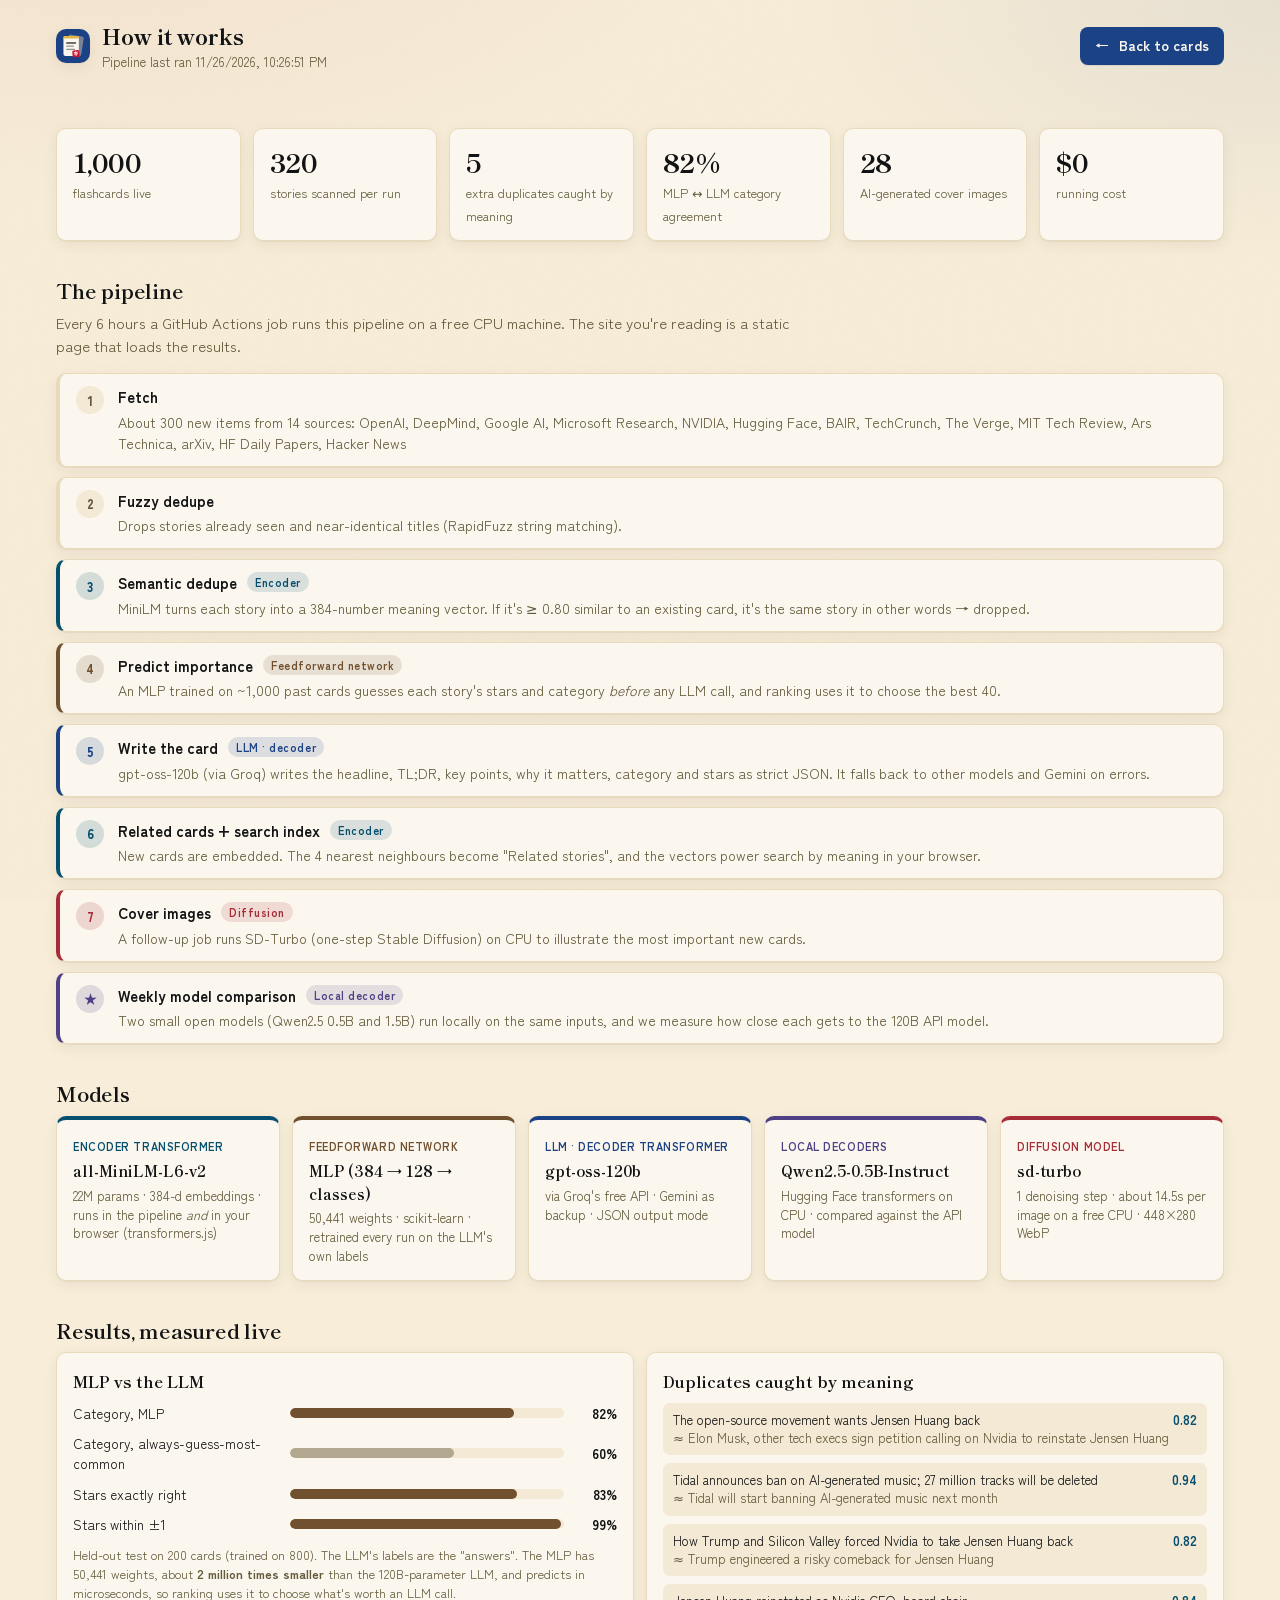
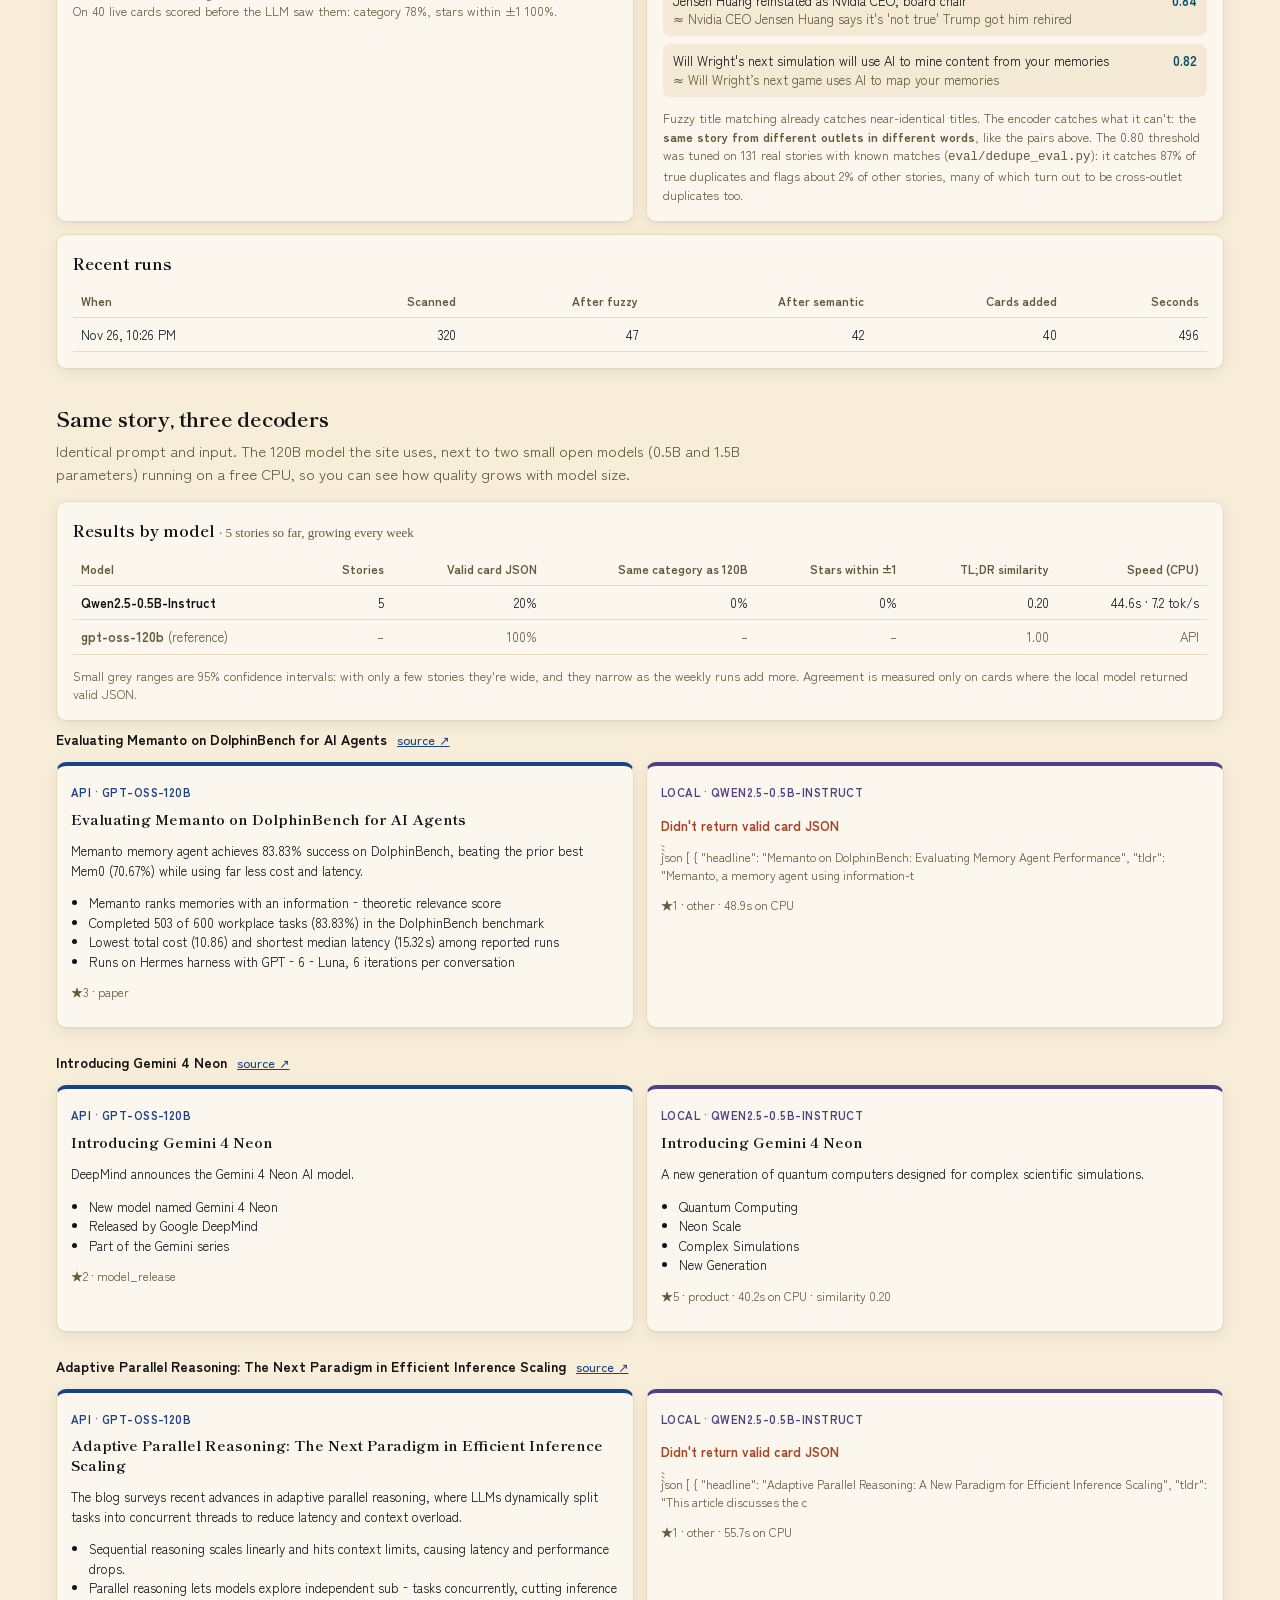
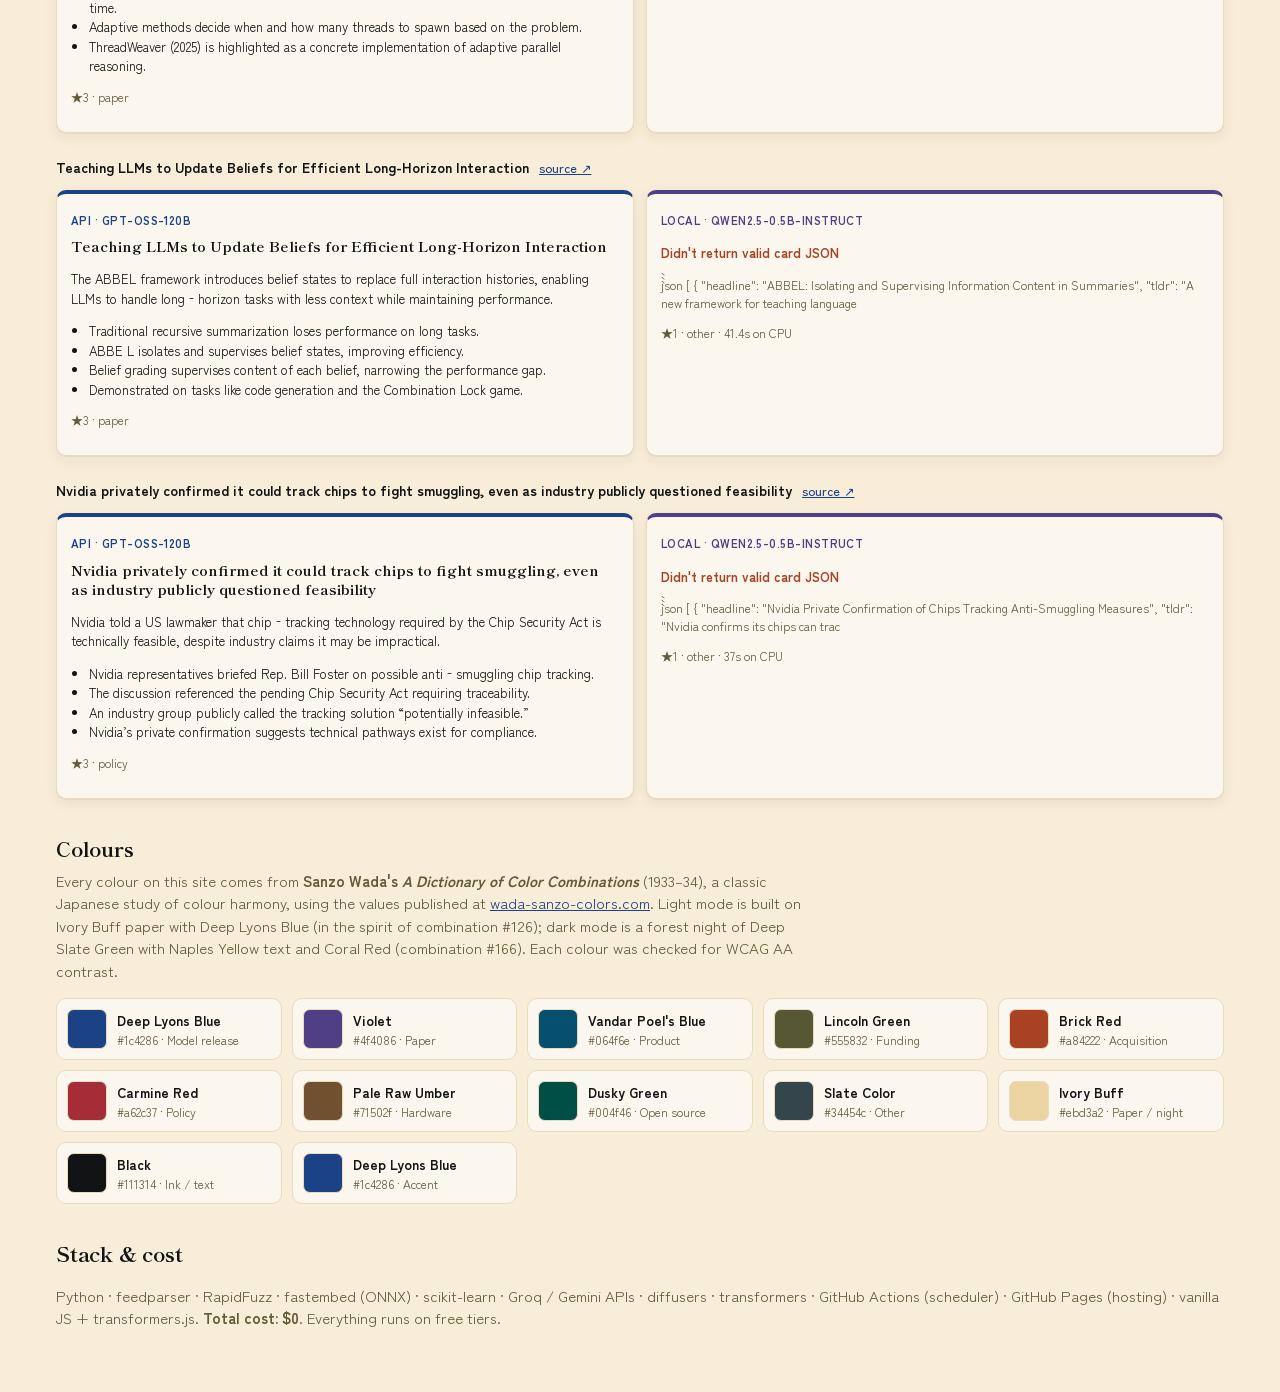
==== commit c62ba144: "Compare two local decoders with growing, honest statistics - gen/compare.py runs Qwen2.5-0.5B and 1." ====
--- a/docs/about.html
+++ b/docs/about.html
@@ -10,7 +10,7 @@
   <link rel="preconnect" href="https://fonts.gstatic.com" crossorigin>
   <link href="https://fonts.googleapis.com/css2?family=Shippori+Mincho:wght@600;700;800&family=Zen+Kaku+Gothic+New:wght@400;500;700&display=swap" rel="stylesheet">
   <link rel="stylesheet" href="style.css?v=12">
-  <link rel="stylesheet" href="about.css?v=4">
+  <link rel="stylesheet" href="about.css?v=5">
   <script>try { const t = localStorage.getItem("theme"); if (t) document.documentElement.dataset.theme = t; } catch {}</script>
 </head>
 <body>
@@ -53,8 +53,8 @@
           browser.</p></div></li>
         <li class="m diff"><span class="step">7</span><div><b>Cover images <em>Diffusion</em></b><p>A follow-up job runs
           SD-Turbo (one-step Stable Diffusion) on CPU to illustrate the most important new cards.</p></div></li>
-        <li class="m dec"><span class="step">★</span><div><b>Weekly model comparison <em>Local decoder</em></b><p>A 0.5B-parameter
-          open model (Qwen2.5) runs locally on the same inputs, and we measure how close it gets to the 120B API model.</p></div></li>
+        <li class="m dec"><span class="step">★</span><div><b>Weekly model comparison <em>Local decoder</em></b><p>Two small open models
+          (Qwen2.5 0.5B and 1.5B) run locally on the same inputs, and we measure how close each gets to the 120B API model.</p></div></li>
       </ol>
     </section>
 
@@ -67,7 +67,7 @@
           <p id="mlpParams">scikit-learn · retrained every run on the LLM's own labels</p></div>
         <div class="model llm"><span class="tag">LLM · Decoder Transformer</span><b id="apiModel">gpt-oss-120b</b>
           <p>via Groq's free API · Gemini as backup · JSON output mode</p></div>
-        <div class="model dec"><span class="tag">Local decoder</span><b id="localModel">Qwen2.5-0.5B-Instruct</b>
+        <div class="model dec"><span class="tag">Local decoders</span><b id="localModel">Qwen2.5-0.5B + 1.5B</b>
           <p>Hugging Face transformers on CPU · compared against the API model</p></div>
         <div class="model diff"><span class="tag">Diffusion model</span><b id="imgModel">SD-Turbo</b>
           <p id="imgInfo">1 denoising step · 512×512 → 448×280 WebP</p></div>
@@ -84,9 +84,9 @@
     </section>
 
     <section id="compareSection">
-      <h2>Same story, two decoders</h2>
-      <p class="muted lead">Identical prompt and input. On the left, the 120B model the site uses; on the right, a 0.5B model
-        running on a laptop-class CPU.</p>
+      <h2>Same story, three decoders</h2>
+      <p class="muted lead">Identical prompt and input. The 120B model the site uses, next to two small open models (0.5B
+        and 1.5B parameters) running on a free CPU, so you can see how quality grows with model size.</p>
       <div id="compareSummary" class="hero-stats small"></div>
       <div id="compareItems"></div>
     </section>
@@ -108,6 +108,6 @@
         <b>Total cost: $0</b>. Everything runs on free tiers.</p>
     </section>
   </main>
-  <script src="about.js?v=3"></script>
+  <script src="about.js?v=4"></script>
 </body>
 </html>
--- a/docs/about.css
+++ b/docs/about.css
@@ -83,3 +83,9 @@
 .sw .chip-c { grid-row: 1 / 3; width: 40px; height: 40px; border-radius: 7px; border: 1px solid var(--line); }
 .sw b { font-size: 13.5px; }
 .sw span:last-child { font-size: 12px; color: var(--muted); font-variant-numeric: tabular-nums; }
+.cmp { grid-template-columns: repeat(var(--cols, 2), minmax(0, 1fr)); }
+.cmp .side.dec2 { --mc: var(--m-enc); }
+.cmp-table td, .cmp-table th { white-space: normal; }
+.cmp-table tr.ref td { color: var(--muted); }
+.ci { color: var(--muted); font-size: 11.5px; margin-left: 3px; white-space: nowrap; }
+@media (max-width: 900px) { .cmp { grid-template-columns: 1fr; } }
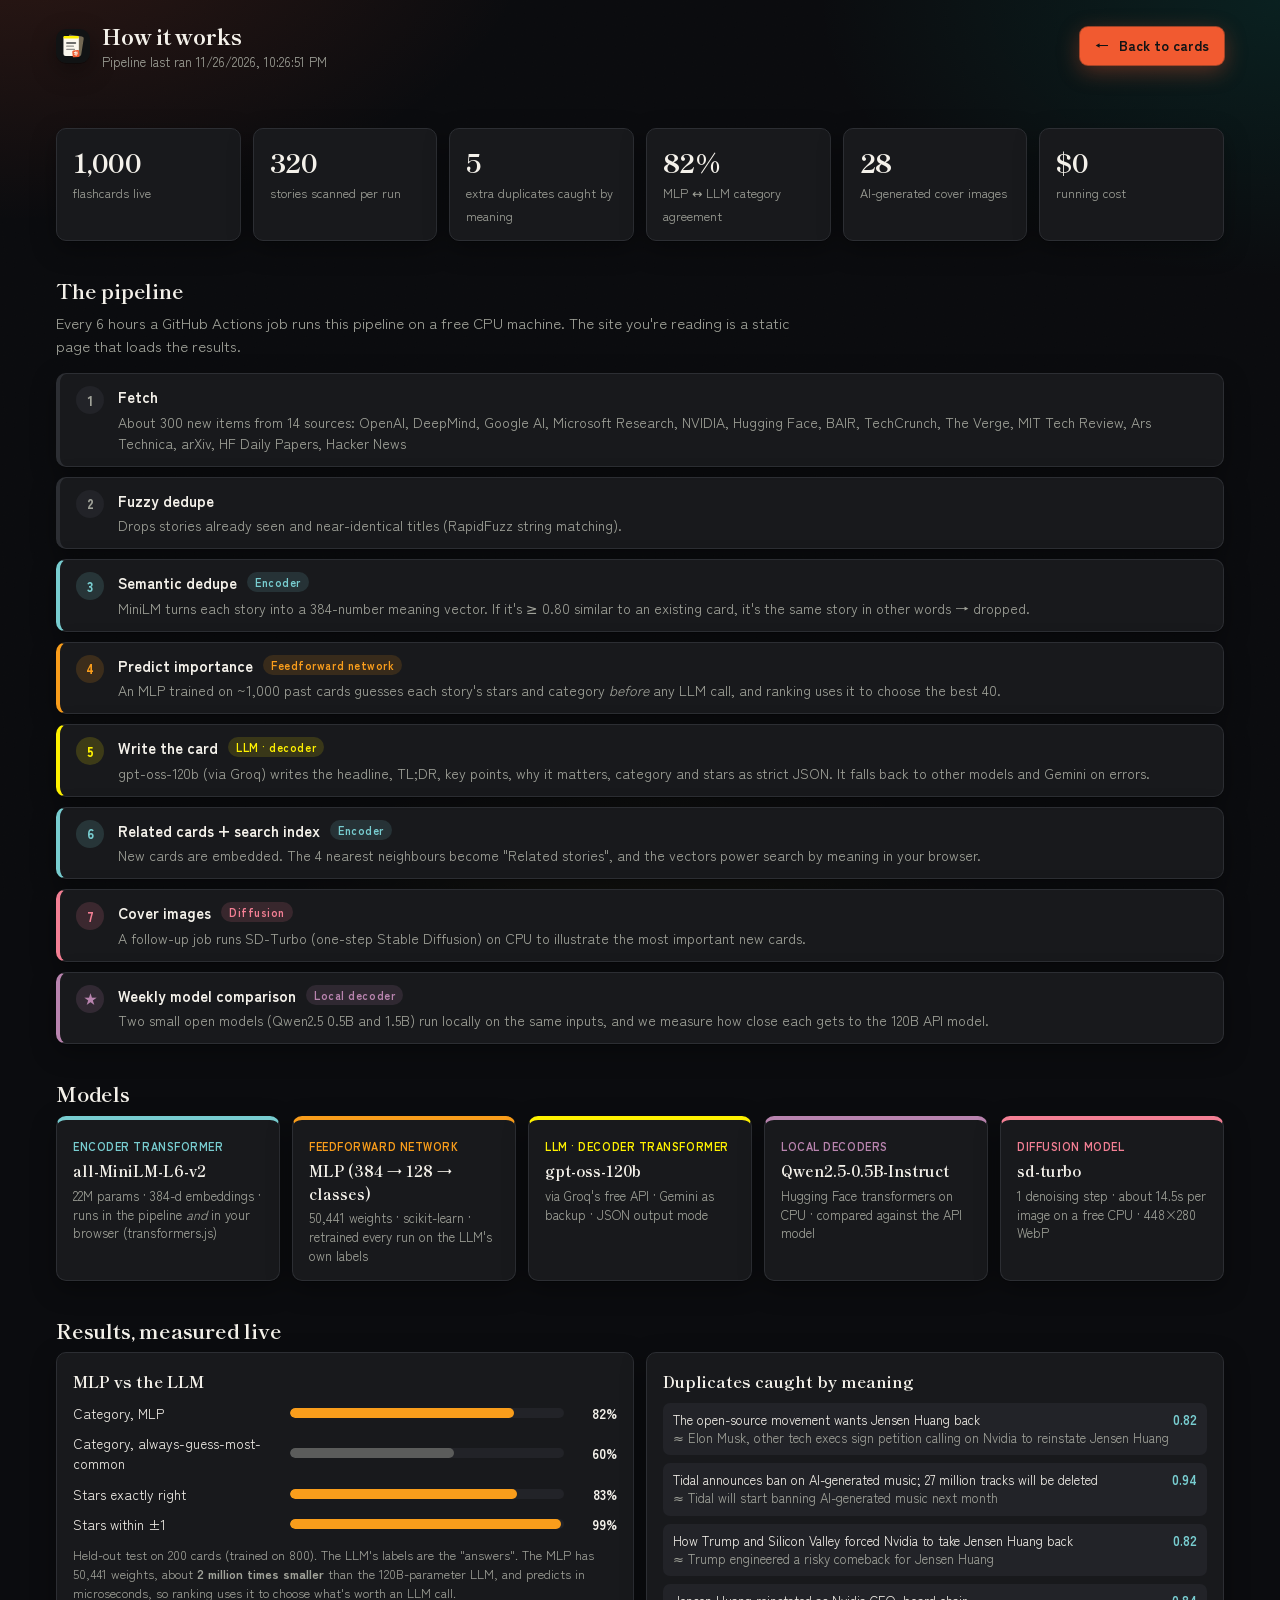
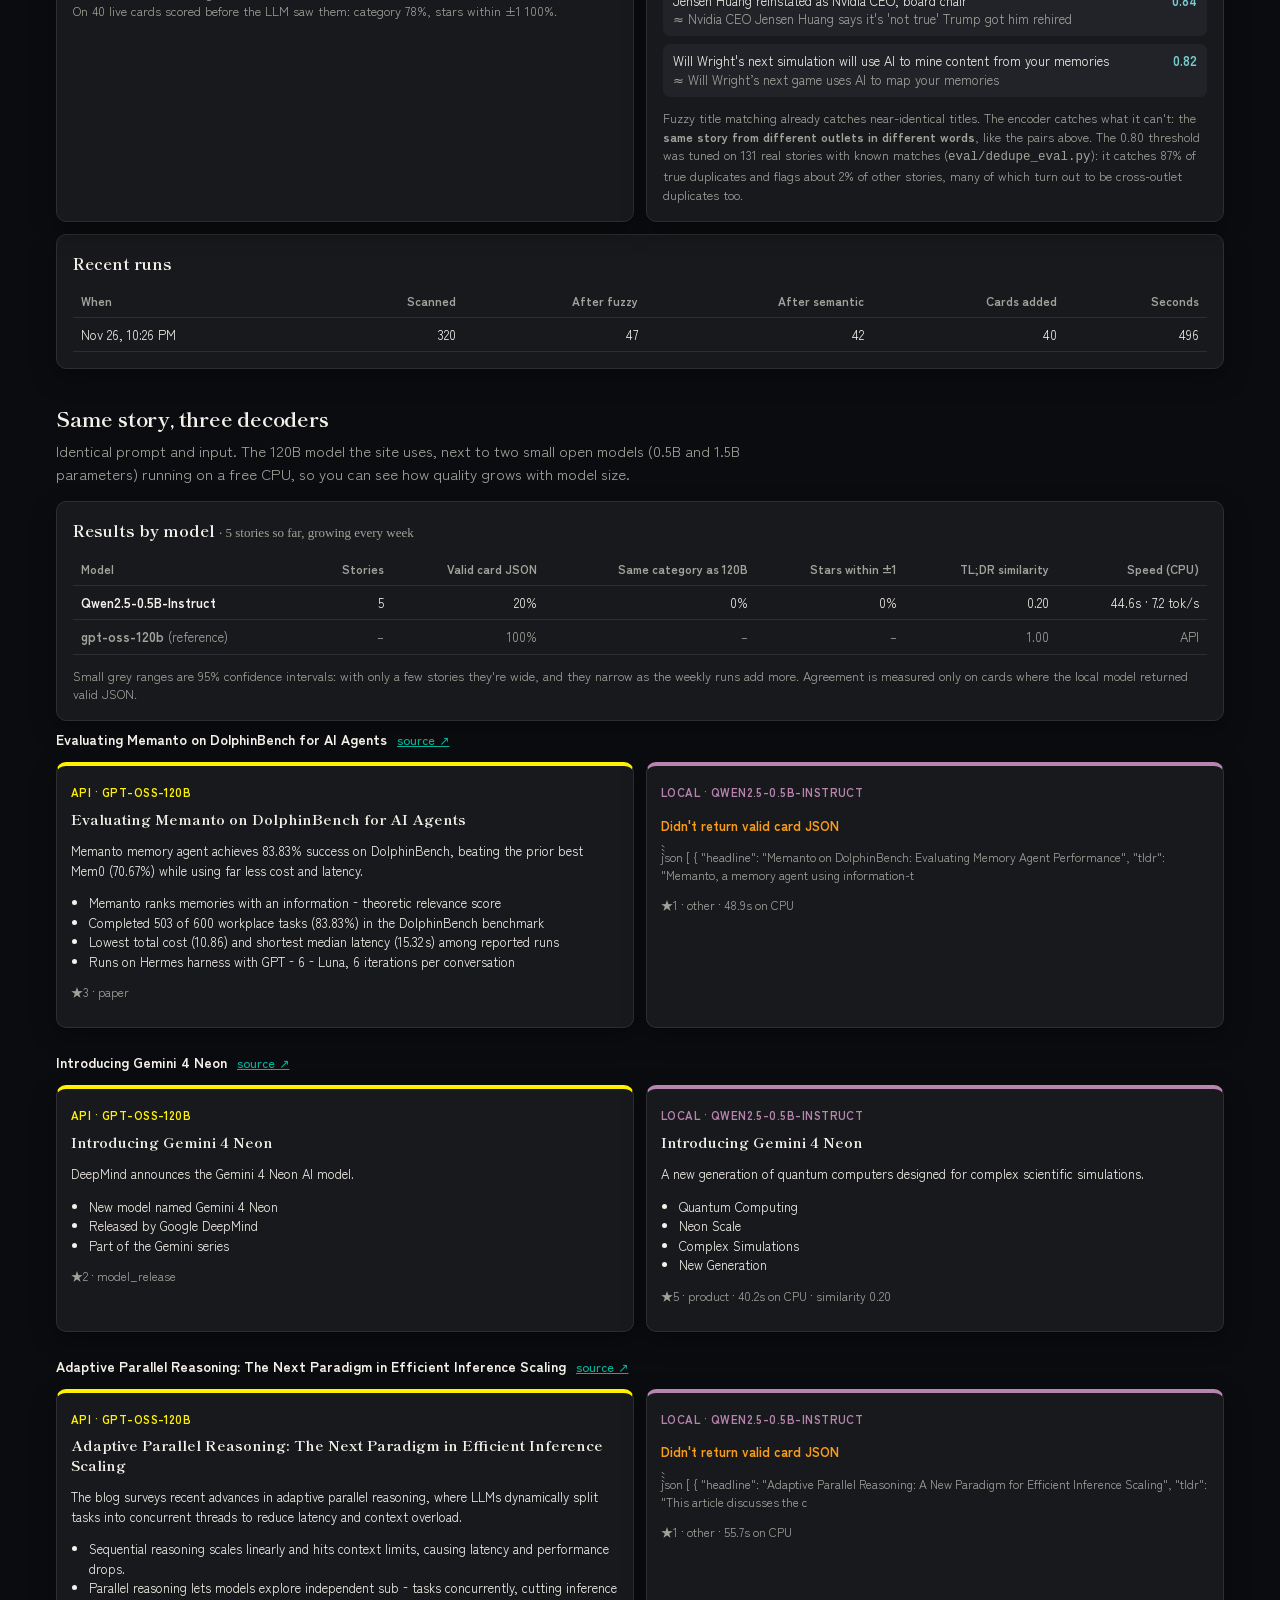
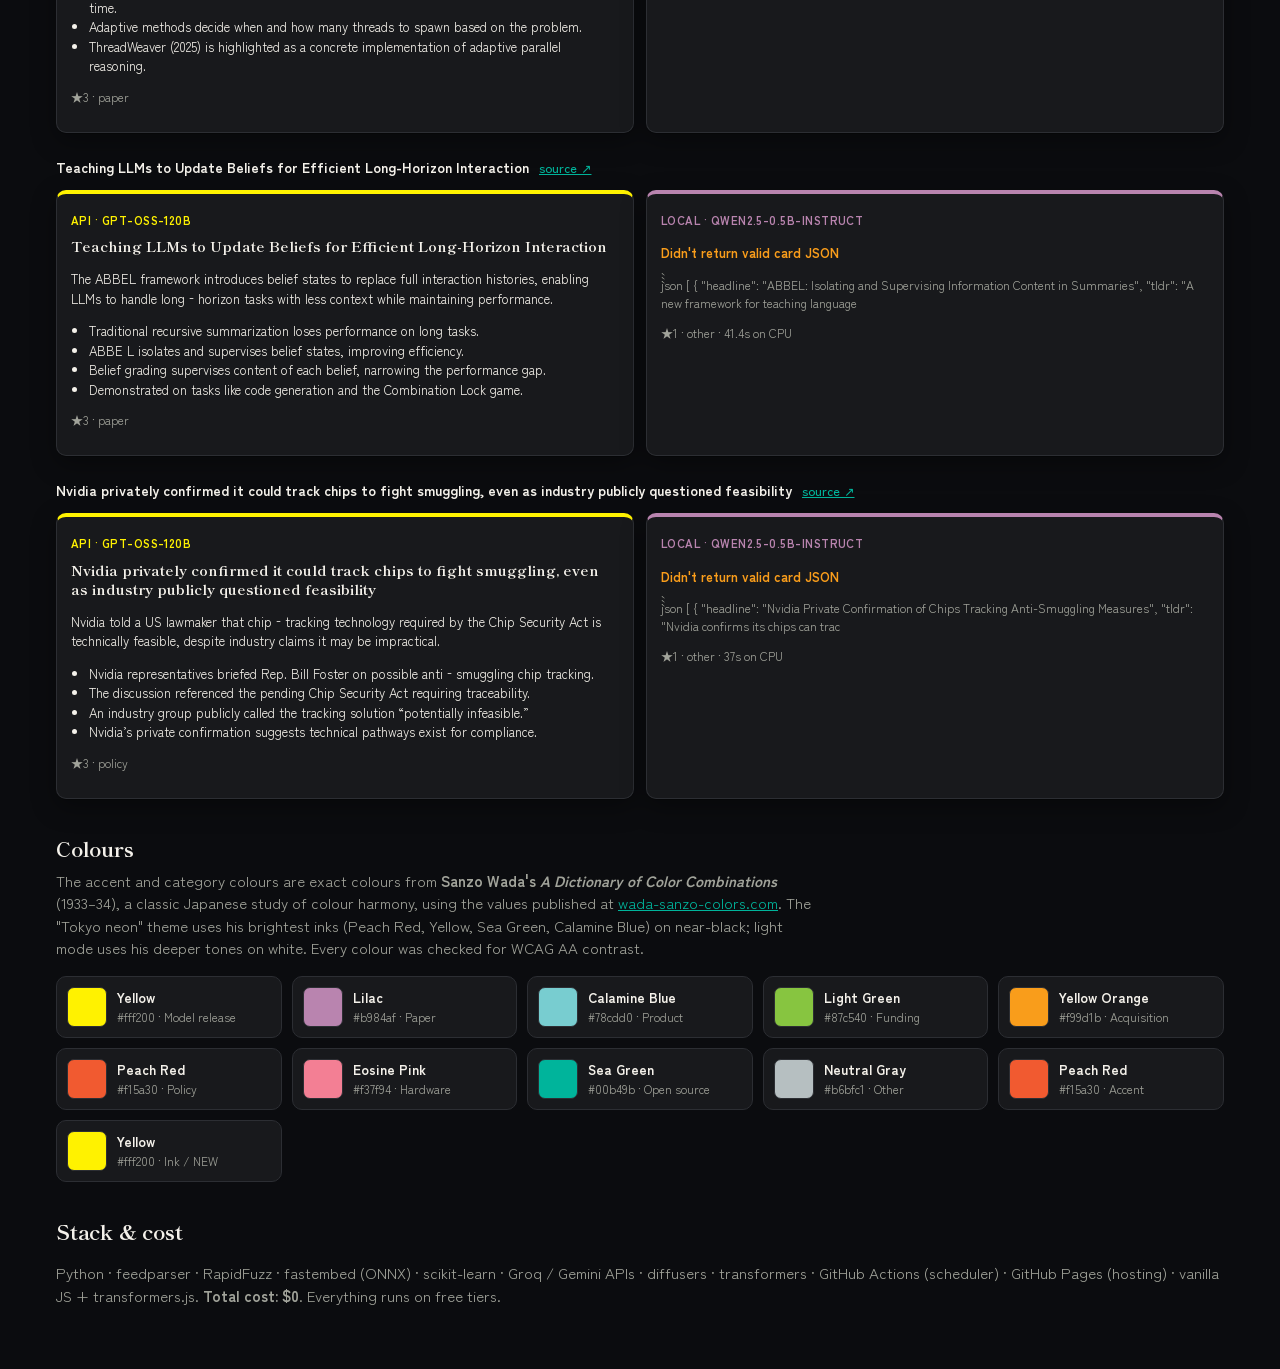
==== commit 2e25711d: "Tokyo neon redesign with a Today in AI front page - Dark by default: near-black with Wada's brightes" ====
--- a/docs/about.html
+++ b/docs/about.html
@@ -9,8 +9,8 @@
   <link rel="preconnect" href="https://fonts.googleapis.com">
   <link rel="preconnect" href="https://fonts.gstatic.com" crossorigin>
   <link href="https://fonts.googleapis.com/css2?family=Shippori+Mincho:wght@600;700;800&family=Zen+Kaku+Gothic+New:wght@400;500;700&display=swap" rel="stylesheet">
-  <link rel="stylesheet" href="style.css?v=12">
-  <link rel="stylesheet" href="about.css?v=5">
+  <link rel="stylesheet" href="style.css?v=13">
+  <link rel="stylesheet" href="about.css?v=6">
   <script>try { const t = localStorage.getItem("theme"); if (t) document.documentElement.dataset.theme = t; } catch {}</script>
 </head>
 <body>
@@ -93,11 +93,11 @@
 
     <section>
       <h2>Colours</h2>
-      <p class="muted lead">Every colour on this site comes from <b>Sanzo Wada's <i>A Dictionary of Color
-        Combinations</i></b> (1933–34), a classic Japanese study of colour harmony, using the values published at
+      <p class="muted lead">The accent and category colours are exact colours from <b>Sanzo Wada's <i>A Dictionary of
+        Color Combinations</i></b> (1933–34), a classic Japanese study of colour harmony, using the values published at
         <a href="https://www.wada-sanzo-colors.com/combinations/classic/all" target="_blank" rel="noopener">wada-sanzo-colors.com</a>.
-        Light mode is built on Ivory Buff paper with Deep Lyons Blue (in the spirit of combination #126); dark mode is a forest
-        night of Deep Slate Green with Naples Yellow text and Coral Red (combination #166). Each colour was checked for WCAG AA contrast.</p>
+        The "Tokyo neon" theme uses his brightest inks (Peach Red, Yellow, Sea Green, Calamine Blue) on near-black;
+        light mode uses his deeper tones on white. Every colour was checked for WCAG AA contrast.</p>
       <div class="swatches" id="swatches"></div>
     </section>
 
@@ -108,6 +108,6 @@
         <b>Total cost: $0</b>. Everything runs on free tiers.</p>
     </section>
   </main>
-  <script src="about.js?v=4"></script>
+  <script src="about.js?v=5"></script>
 </body>
 </html>
--- a/docs/style.css
+++ b/docs/style.css
@@ -1,102 +1,72 @@
-/* ---------- Theme tokens: Sanzo Wada palette ----------
-   Every named colour below is an exact colour from Sanzo Wada's "A Dictionary of Color
-   Combinations" (Classic Vol. 1, as published at wada-sanzo-colors.com). Backgrounds are
-   Wada colours thinned with white (light) or used as-is (dark). Every text colour passes
-   WCAG AA (4.5:1) in its theme.
-   Light: "Ivory Buff" paper, "Black" ink, "Deep Lyons Blue" accent, cf. combination #126.
-   Dark:  "Deep Slate Green" forest night, "Naples Yellow" text, "Coral Red" accent, cf. #166. */
+/* ---------- Theme tokens: "Tokyo neon" ----------
+   Accent and category colours are exact colours from Sanzo Wada's "A Dictionary of Color
+   Combinations" (his brightest inks), on a near-black base. Dark is the default; light mode is
+   opt-in via the theme button. Every text colour passes WCAG AA (4.5:1). */
 :root {
-  --bg: #f7edd8;                         /* Ivory Buff #ebd3a2, thinned */
-  --bg-grad: radial-gradient(1100px 520px at 8% -12%, rgba(166, 44, 55, .06) 0%, transparent 60%),
-             radial-gradient(900px 480px at 100% 0%, rgba(28, 66, 134, .07) 0%, transparent 55%);
-  --surface: #fbf7ee;
-  --surface-2: #f3e9d4;
+  --bg: #0b0c0f;
+  --bg-grad: radial-gradient(900px 520px at 0% -10%, rgba(241, 90, 48, .16) 0%, transparent 60%),
+             radial-gradient(800px 480px at 100% 0%, rgba(0, 180, 155, .12) 0%, transparent 58%),
+             radial-gradient(700px 600px at 50% 120%, rgba(255, 242, 0, .05) 0%, transparent 60%);
+  --surface: #18191c;
+  --surface-2: #222328;
+  --text: #f4f1ea;
+  --muted: #a1a39a;                      /* Warm Gray */
+  --line: #2c2e33;
+  --accent: #f15a30;                     /* Peach Red */
+  --accent-ink: #111314;                 /* Black */
+  --on-strong: #111314;
+  --link: #00b49b;                       /* Sea Green */
+  --good: #87c540;                       /* Light Green */
+  --warn: #f99d1b;                       /* Yellow Orange */
+  --star: #fff200;                       /* Yellow */
+  --vermilion: #fff200;                  /* NEW badges: Yellow with black ink */
+  --tint: 12%;
+  --glow: .5;
+  --shadow: 0 1px 0 rgba(0, 0, 0, .3), 0 8px 24px rgba(0, 0, 0, .35);
+  --shadow-hover: 0 1px 0 rgba(0, 0, 0, .35), 0 16px 40px rgba(0, 0, 0, .5);
+  --radius: 14px;
+  --c-model_release: #fff200;            /* Yellow */
+  --c-paper: #b984af;                    /* Lilac */
+  --c-product: #78cdd0;                  /* Calamine Blue */
+  --c-funding: #87c540;                  /* Light Green */
+  --c-acquisition: #f99d1b;              /* Yellow Orange */
+  --c-policy: #f15a30;                   /* Peach Red */
+  --c-hardware: #f37f94;                 /* Eosine Pink */
+  --c-open_source: #00b49b;              /* Sea Green */
+  --c-other: #b6bfc1;                    /* Neutral Gray */
+  color-scheme: dark;
+}
+:root[data-theme="light"] {
+  --bg: #ffffff;
+  --bg-grad: radial-gradient(900px 520px at 0% -10%, rgba(204, 18, 54, .07) 0%, transparent 60%),
+             radial-gradient(800px 480px at 100% 0%, rgba(0, 113, 144, .07) 0%, transparent 58%);
+  --surface: #ffffff;
+  --surface-2: #f3f3f1;
   --text: #111314;                       /* Black */
   --muted: #635a3a;                      /* Deep Grayish Olive */
-  --line: #e7dabd;
-  --accent: #1c4286;                     /* Deep Lyons Blue */
-  --accent-ink: #fbf7ee;
-  --on-strong: #fbf7ee;                  /* text on strong colour fills */
+  --line: #e4e4e0;
+  --accent: #cc1236;                     /* Carmine */
+  --accent-ink: #ffffff;
+  --on-strong: #ffffff;
+  --link: #007190;                       /* Antwarp Blue */
   --good: #437742;                       /* Cossack Green */
   --warn: #a84222;                       /* Brick Red */
   --star: #986f2d;                       /* Orange Citrine */
   --vermilion: #cc1236;                  /* Carmine */
-  --shadow: 0 1px 0 rgba(75, 51, 23, .05), 0 4px 14px rgba(75, 51, 23, .07);
-  --shadow-hover: 0 1px 0 rgba(75, 51, 23, .06), 0 10px 26px rgba(75, 51, 23, .12);
-  --radius: 12px;
-
-  /* category colours (all exact Wada colours) */
-  --c-model_release: #1c4286;            /* Deep Lyons Blue */
+  --tint: 10%;
+  --glow: .22;
+  --shadow: 0 1px 2px rgba(17, 19, 20, .06), 0 6px 18px rgba(17, 19, 20, .07);
+  --shadow-hover: 0 2px 4px rgba(17, 19, 20, .08), 0 14px 32px rgba(17, 19, 20, .13);
+  --c-model_release: #006eb8;            /* Blue */
   --c-paper: #4f4086;                    /* Violet */
-  --c-product: #064f6e;                  /* Vandar Poel's Blue */
-  --c-funding: #555832;                  /* Lincoln Green */
-  --c-acquisition: #a84222;              /* Brick Red */
-  --c-policy: #a62c37;                   /* Carmine Red */
-  --c-hardware: #71502f;                 /* Pale Raw Umber */
+  --c-product: #007190;                  /* Antwarp Blue */
+  --c-funding: #437742;                  /* Cossack Green */
+  --c-acquisition: #b73f74;              /* Rosolanc Purple */
+  --c-policy: #cc1236;                   /* Carmine */
+  --c-hardware: #a84222;                 /* Brick Red */
   --c-open_source: #004f46;              /* Dusky Green */
   --c-other: #34454c;                    /* Slate Color */
   color-scheme: light;
-}
-
-@media (prefers-color-scheme: dark) {
-  :root:not([data-theme="light"]) {
-    --bg: #112f2c;                       /* Deep Slate Green */
-    --bg-grad: radial-gradient(1100px 520px at 8% -12%, rgba(245, 142, 132, .07) 0%, transparent 60%),
-               radial-gradient(900px 480px at 100% 0%, rgba(251, 230, 160, .05) 0%, transparent 55%);
-    --surface: #1d3937;
-    --surface-2: #24403d;
-    --text: #fbe6a0;                     /* Naples Yellow */
-    --muted: #b4cdc2;                    /* Glaucous Green */
-    --line: #335250;
-    --accent: #f58e84;                   /* Coral Red */
-    --accent-ink: #112f2c;
-    --on-strong: #112f2c;
-    --good: #96d1aa;                     /* Cobalt Green */
-    --warn: #fdc57e;                     /* Cinnamon Buff */
-    --star: #e2b540;                     /* Yellow Ocher */
-    --vermilion: #f37f94;                /* Eosine Pink */
-    --shadow: 0 1px 0 rgba(0, 0, 0, .2), 0 6px 18px rgba(0, 0, 0, .28);
-    --shadow-hover: 0 1px 0 rgba(0, 0, 0, .26), 0 14px 32px rgba(0, 0, 0, .4);
-    --c-model_release: #a7d4e4;          /* Pale King's Blue 2 */
-    --c-paper: #b5b1d8;                  /* Grayish Lavender 1 */
-    --c-product: #78cdd0;                /* Calamine Blue */
-    --c-funding: #c7d14f;                /* Light Green Yellow */
-    --c-acquisition: #eeb480;            /* Pinkish Cinnamon */
-    --c-policy: #f8b6ba;                 /* Corinthian Pink */
-    --c-hardware: #e2b540;               /* Yellow Ocher */
-    --c-open_source: #96d1aa;            /* Cobalt Green */
-    --c-other: #b6bfc1;                  /* Neutral Gray */
-    color-scheme: dark;
-  }
-}
-:root[data-theme="dark"] {
-  --bg: #112f2c;                       /* Deep Slate Green */
-  --bg-grad: radial-gradient(1100px 520px at 8% -12%, rgba(245, 142, 132, .07) 0%, transparent 60%),
-             radial-gradient(900px 480px at 100% 0%, rgba(251, 230, 160, .05) 0%, transparent 55%);
-  --surface: #1d3937;
-  --surface-2: #24403d;
-  --text: #fbe6a0;                     /* Naples Yellow */
-  --muted: #b4cdc2;                    /* Glaucous Green */
-  --line: #335250;
-  --accent: #f58e84;                   /* Coral Red */
-  --accent-ink: #112f2c;
-  --on-strong: #112f2c;
-  --good: #96d1aa;                     /* Cobalt Green */
-  --warn: #fdc57e;                     /* Cinnamon Buff */
-  --star: #e2b540;                     /* Yellow Ocher */
-  --vermilion: #f37f94;                /* Eosine Pink */
-  --shadow: 0 1px 0 rgba(0, 0, 0, .2), 0 6px 18px rgba(0, 0, 0, .28);
-  --shadow-hover: 0 1px 0 rgba(0, 0, 0, .26), 0 14px 32px rgba(0, 0, 0, .4);
-  --c-model_release: #a7d4e4;          /* Pale King's Blue 2 */
-  --c-paper: #b5b1d8;                  /* Grayish Lavender 1 */
-  --c-product: #78cdd0;                /* Calamine Blue */
-  --c-funding: #c7d14f;                /* Light Green Yellow */
-  --c-acquisition: #eeb480;            /* Pinkish Cinnamon */
-  --c-policy: #f8b6ba;                 /* Corinthian Pink */
-  --c-hardware: #e2b540;               /* Yellow Ocher */
-  --c-open_source: #96d1aa;            /* Cobalt Green */
-  --c-other: #b6bfc1;                  /* Neutral Gray */
-  color-scheme: dark;
 }
 
 /* ---------- Base ---------- */
@@ -111,7 +81,7 @@
 }
 .wrap { max-width: 1200px; margin: 0 auto; padding: 0 16px; }
 .muted { color: var(--muted); }
-a { color: var(--accent); }
+a { color: var(--link); }
 kbd {
   font: 600 11px/1 Inter, system-ui, sans-serif; padding: 3px 6px; border-radius: 6px;
   background: var(--surface-2); border: 1px solid var(--line); color: var(--muted);
@@ -142,13 +112,10 @@
 .btn.good { color: var(--good); }
 .btn.warn { color: var(--warn); }
 .btn kbd { margin-left: 2px; }
-.sun { display: none; }
-:root[data-theme="dark"] .sun { display: block; }
-:root[data-theme="dark"] .moon { display: none; }
-@media (prefers-color-scheme: dark) {
-  :root:not([data-theme="light"]) .sun { display: block; }
-  :root:not([data-theme="light"]) .moon { display: none; }
-}
+.sun { display: block; }
+.moon { display: none; }
+:root[data-theme="light"] .sun { display: none; }
+:root[data-theme="light"] .moon { display: block; }
 
 .search {
   display: flex; align-items: center; gap: 10px; height: 46px; padding: 0 14px;
@@ -233,7 +200,7 @@
 .cat {
   display: inline-flex; align-items: center; gap: 6px; padding: 3px 10px; border-radius: 99px;
   font-size: 12px; font-weight: 700; letter-spacing: .01em; text-transform: capitalize;
-  color: var(--c); background: color-mix(in srgb, var(--c) 14%, transparent);
+  color: var(--c); background: color-mix(in srgb, var(--c) var(--tint), transparent);
 }
 .new {
   font-size: 10.5px; font-weight: 800; letter-spacing: .06em; padding: 3px 7px; border-radius: 6px;
@@ -547,3 +514,100 @@
 .hero-points li { margin-bottom: 4px; }
 .hero-points li::marker { color: var(--c); }
 @media (max-width: 639px) { .hero-points { display: none; } }
+
+/* ======================================================================
+   Tokyo neon layer: glows, bolder type, a hero that pops
+   ====================================================================== */
+body { background: var(--bg-grad), var(--bg); background-attachment: fixed; }
+body::before { opacity: .18; }
+h1 { letter-spacing: -.01em; }
+.card h3 { font-weight: 800; }
+.btn.primary { box-shadow: 0 0 0 1px color-mix(in srgb, var(--accent) 60%, transparent),
+  0 6px 22px color-mix(in srgb, var(--accent) calc(var(--glow) * 70%), transparent); }
+.chip.on { box-shadow: 0 0 18px color-mix(in srgb, var(--c) calc(var(--glow) * 90%), transparent); }
+.face::before { height: 4px; box-shadow: 0 0 14px color-mix(in srgb, var(--c) calc(var(--glow) * 100%), transparent); }
+@media (hover: hover) and (pointer: fine) {
+  #grid .card:hover .face { border-color: color-mix(in srgb, var(--c) 55%, var(--line));
+    box-shadow: var(--shadow-hover), 0 0 32px color-mix(in srgb, var(--c) calc(var(--glow) * 45%), transparent); }
+}
+#grid .card.hero .face { border: 1px solid color-mix(in srgb, var(--accent) 55%, var(--line));
+  box-shadow: var(--shadow), 0 0 50px color-mix(in srgb, var(--accent) calc(var(--glow) * 40%), transparent); }
+#grid .card.hero .face::before { height: 6px; background: linear-gradient(90deg, var(--accent), var(--star), var(--c-open_source)); }
+.ribbon { background: var(--accent); color: var(--accent-ink); box-shadow: 0 0 16px color-mix(in srgb, var(--accent) calc(var(--glow) * 90%), transparent); }
+.stars { color: var(--star); }
+.search:focus-within { box-shadow: 0 0 0 3px color-mix(in srgb, var(--accent) 30%, transparent); }
+
+/* ---------- masthead ---------- */
+.masthead { display: grid; grid-template-columns: minmax(0, 1.4fr) minmax(0, 1fr); gap: 28px; align-items: end;
+  padding-top: 18px; padding-bottom: 22px; }
+.kicker { margin: 0 0 6px; font-size: 12.5px; font-weight: 700; letter-spacing: .12em; text-transform: uppercase; color: var(--accent); }
+.mh-title { margin: 0; font-family: "Shippori Mincho", Georgia, serif; font-weight: 800; letter-spacing: -.02em;
+  font-size: clamp(2.6rem, 6.2vw, 4.6rem); line-height: .98; }
+.mh-title span { color: var(--accent); text-shadow: 0 0 34px color-mix(in srgb, var(--accent) calc(var(--glow) * 100%), transparent); }
+.mh-sub { margin: 14px 0 0; font-size: 16px; line-height: 1.55; color: var(--muted); max-width: 640px; }
+.mh-sub b { color: var(--text); }
+.mh-sub a { color: var(--text); font-weight: 700; text-decoration: underline; text-decoration-color: var(--accent);
+  text-decoration-thickness: 2px; text-underline-offset: 3px; }
+.mh-stats { display: grid; grid-template-columns: 1fr 1fr; gap: 10px; }
+.mh-stat { background: var(--surface); border: 1px solid var(--line); border-radius: 12px; padding: 12px 14px; }
+.mh-stat b { display: block; font-size: 1.7rem; font-weight: 800; line-height: 1.1; font-variant-numeric: tabular-nums;
+  overflow: hidden; text-overflow: ellipsis; white-space: nowrap; }
+.mh-stat span { font-size: 12px; color: var(--muted); }
+.mh-stat.hot b { color: var(--star); text-shadow: 0 0 22px color-mix(in srgb, var(--star) calc(var(--glow) * 60%), transparent); }
+.mh-stat.topic b { color: var(--c); font-size: 1.3rem; line-height: 1.5; text-shadow: 0 0 20px color-mix(in srgb, var(--c) calc(var(--glow) * 60%), transparent); }
+
+/* ---------- live headline ticker ---------- */
+.ticker { display: flex; align-items: center; gap: 12px; border-top: 1px solid var(--line); border-bottom: 1px solid var(--line);
+  background: color-mix(in srgb, var(--surface) 70%, transparent); margin-bottom: 18px; overflow: hidden; }
+.ticker[hidden] { display: none; }
+.ticker-label { flex: none; align-self: stretch; display: grid; place-items: center; padding: 0 14px; font-size: 11px; font-weight: 800;
+  letter-spacing: .14em; text-transform: uppercase; background: var(--accent); color: var(--accent-ink); }
+.ticker-view { overflow: hidden; flex: 1; mask-image: linear-gradient(90deg, transparent, #000 4%, #000 96%, transparent); }
+.ticker-track { display: inline-flex; white-space: nowrap; animation: tick var(--dur, 90s) linear infinite; }
+.ticker:hover .ticker-track { animation-play-state: paused; }
+.tick-dup { display: inline-flex; }
+@keyframes tick { to { transform: translateX(-50%); } }
+.tick { display: inline-flex; align-items: center; gap: 8px; padding: 11px 22px 11px 0; border: 0; background: none; cursor: pointer;
+  font-size: 14px; font-weight: 500; color: var(--text); }
+.tick:hover { color: var(--c); }
+.tick .dot { width: 8px; height: 8px; border-radius: 50%; background: var(--c); box-shadow: 0 0 10px var(--c); }
+
+/* ---------- trending topics ---------- */
+.trending { display: flex; flex-wrap: wrap; align-items: center; gap: 7px; margin-top: 10px; }
+.trending:empty { display: none; }
+.t-label { font-size: 11.5px; font-weight: 800; letter-spacing: .12em; text-transform: uppercase; color: var(--accent); margin-right: 4px; }
+.t-chip { border: 1px solid var(--line); background: transparent; color: var(--text); border-radius: 99px; padding: 5px 11px;
+  font-size: 13px; font-weight: 600; cursor: pointer; transition: border-color .2s, box-shadow .2s, color .2s; }
+.t-chip span { color: var(--muted); font-weight: 500; font-size: 11.5px; margin-left: 2px; }
+.t-chip:hover, .t-chip.on { border-color: var(--accent); color: var(--accent);
+  box-shadow: 0 0 14px color-mix(in srgb, var(--accent) calc(var(--glow) * 60%), transparent); }
+
+/* ---------- footer ---------- */
+.site-foot { border-top: 1px solid var(--line); margin-top: 28px; padding: 30px 0 10px;
+  background: color-mix(in srgb, var(--surface) 55%, transparent); }
+.foot-grid { display: grid; grid-template-columns: 1.3fr 1fr 1fr; gap: 28px; }
+.foot-grid p { margin: 0 0 8px; font-size: 13.5px; line-height: 1.6; }
+.foot-brand { font-family: "Shippori Mincho", Georgia, serif; font-weight: 800; font-size: 1.2rem !important; color: var(--text); }
+.foot-h { font-size: 11.5px !important; font-weight: 800; letter-spacing: .12em; text-transform: uppercase; color: var(--accent); }
+.site-foot a { font-weight: 700; text-decoration: none; }
+
+@media (max-width: 900px) {
+  .masthead { grid-template-columns: 1fr; align-items: start; gap: 16px; }
+  .foot-grid { grid-template-columns: 1fr; gap: 16px; }
+}
+@media (max-width: 640px) {
+  .mh-sub { font-size: 14.5px; }
+  .mh-stat { padding: 10px 12px; }
+  .mh-stat b { font-size: 1.35rem; }
+  .tick { font-size: 13px; }
+}
+@media (prefers-reduced-motion: reduce) {
+  .ticker-track { animation: none; }
+  .ticker-view { overflow-x: auto; }
+  .tick-dup { display: none; }
+}
+@media (max-width: 640px) {
+  .trending { flex-wrap: nowrap; overflow-x: auto; scrollbar-width: none; padding-bottom: 2px; }
+  .trending::-webkit-scrollbar { display: none; }
+  .t-chip, .t-label { flex: none; }
+}
--- a/docs/about.css
+++ b/docs/about.css
@@ -1,11 +1,8 @@
 /* "How it works" page. Reuses the tokens from style.css */
-/* model colours, exact Wada colours: Vandar Poel's Blue, Pale Raw Umber, Deep Lyons Blue, Violet, Carmine Red
-   (dark: Calamine Blue, Yellow Ocher, Pale King's Blue 2, Grayish Lavender 1, Corinthian Pink) */
-:root { --m-enc: #064f6e; --m-fnn: #71502f; --m-llm: #1c4286; --m-dec: #4f4086; --m-diff: #a62c37; }
-@media (prefers-color-scheme: dark) {
-  :root:not([data-theme="light"]) { --m-enc: #78cdd0; --m-fnn: #e2b540; --m-llm: #a7d4e4; --m-dec: #b5b1d8; --m-diff: #f8b6ba; }
-}
-:root[data-theme="dark"] { --m-enc: #78cdd0; --m-fnn: #e2b540; --m-llm: #a7d4e4; --m-dec: #b5b1d8; --m-diff: #f8b6ba; }
+/* model colours (exact Wada colours). Dark (default): Calamine Blue, Yellow Orange, Yellow, Lilac,
+   Eosine Pink. Light: Antwarp Blue, Brick Red, Blue, Violet, Carmine */
+:root { --m-enc: #78cdd0; --m-fnn: #f99d1b; --m-llm: #fff200; --m-dec: #b984af; --m-diff: #f37f94; }
+:root[data-theme="light"] { --m-enc: #007190; --m-fnn: #a84222; --m-llm: #006eb8; --m-dec: #4f4086; --m-diff: #cc1236; }
 
 .about { padding-bottom: 48px; }
 .about section { margin-top: 34px; }
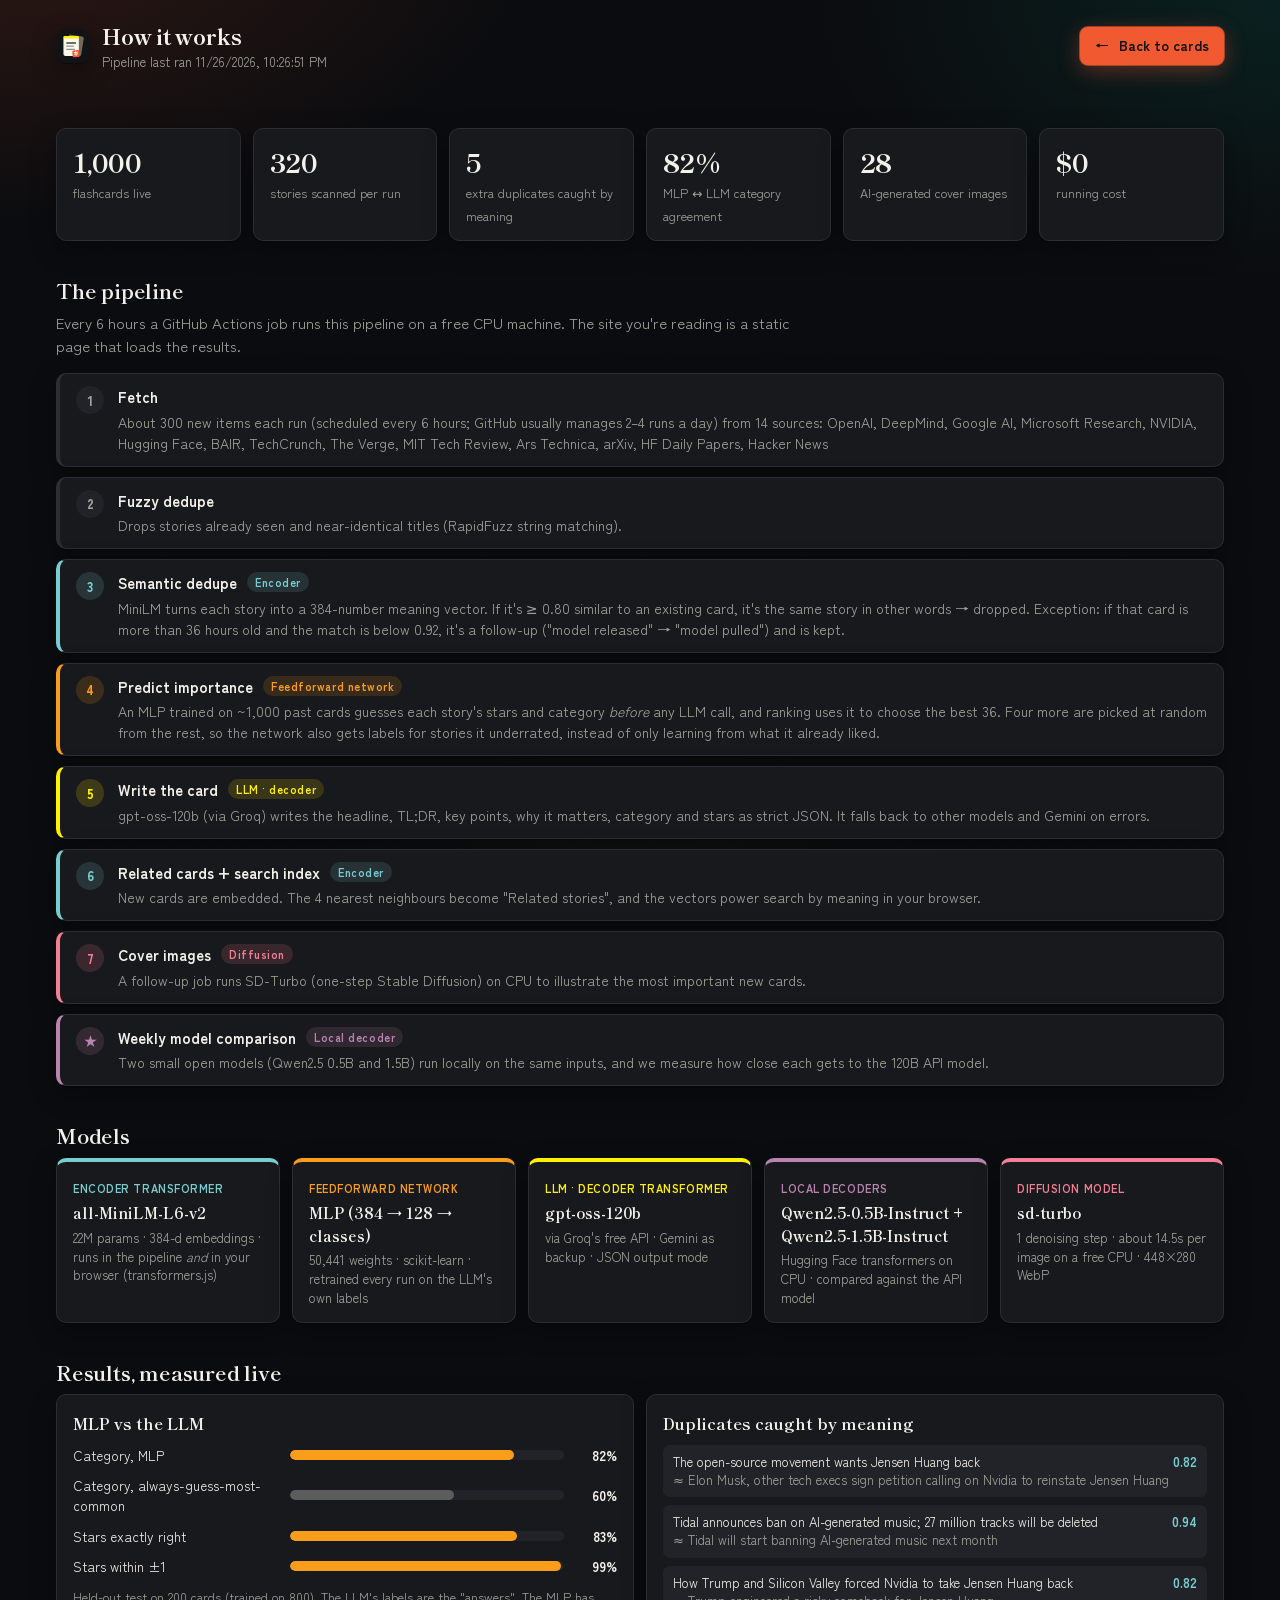
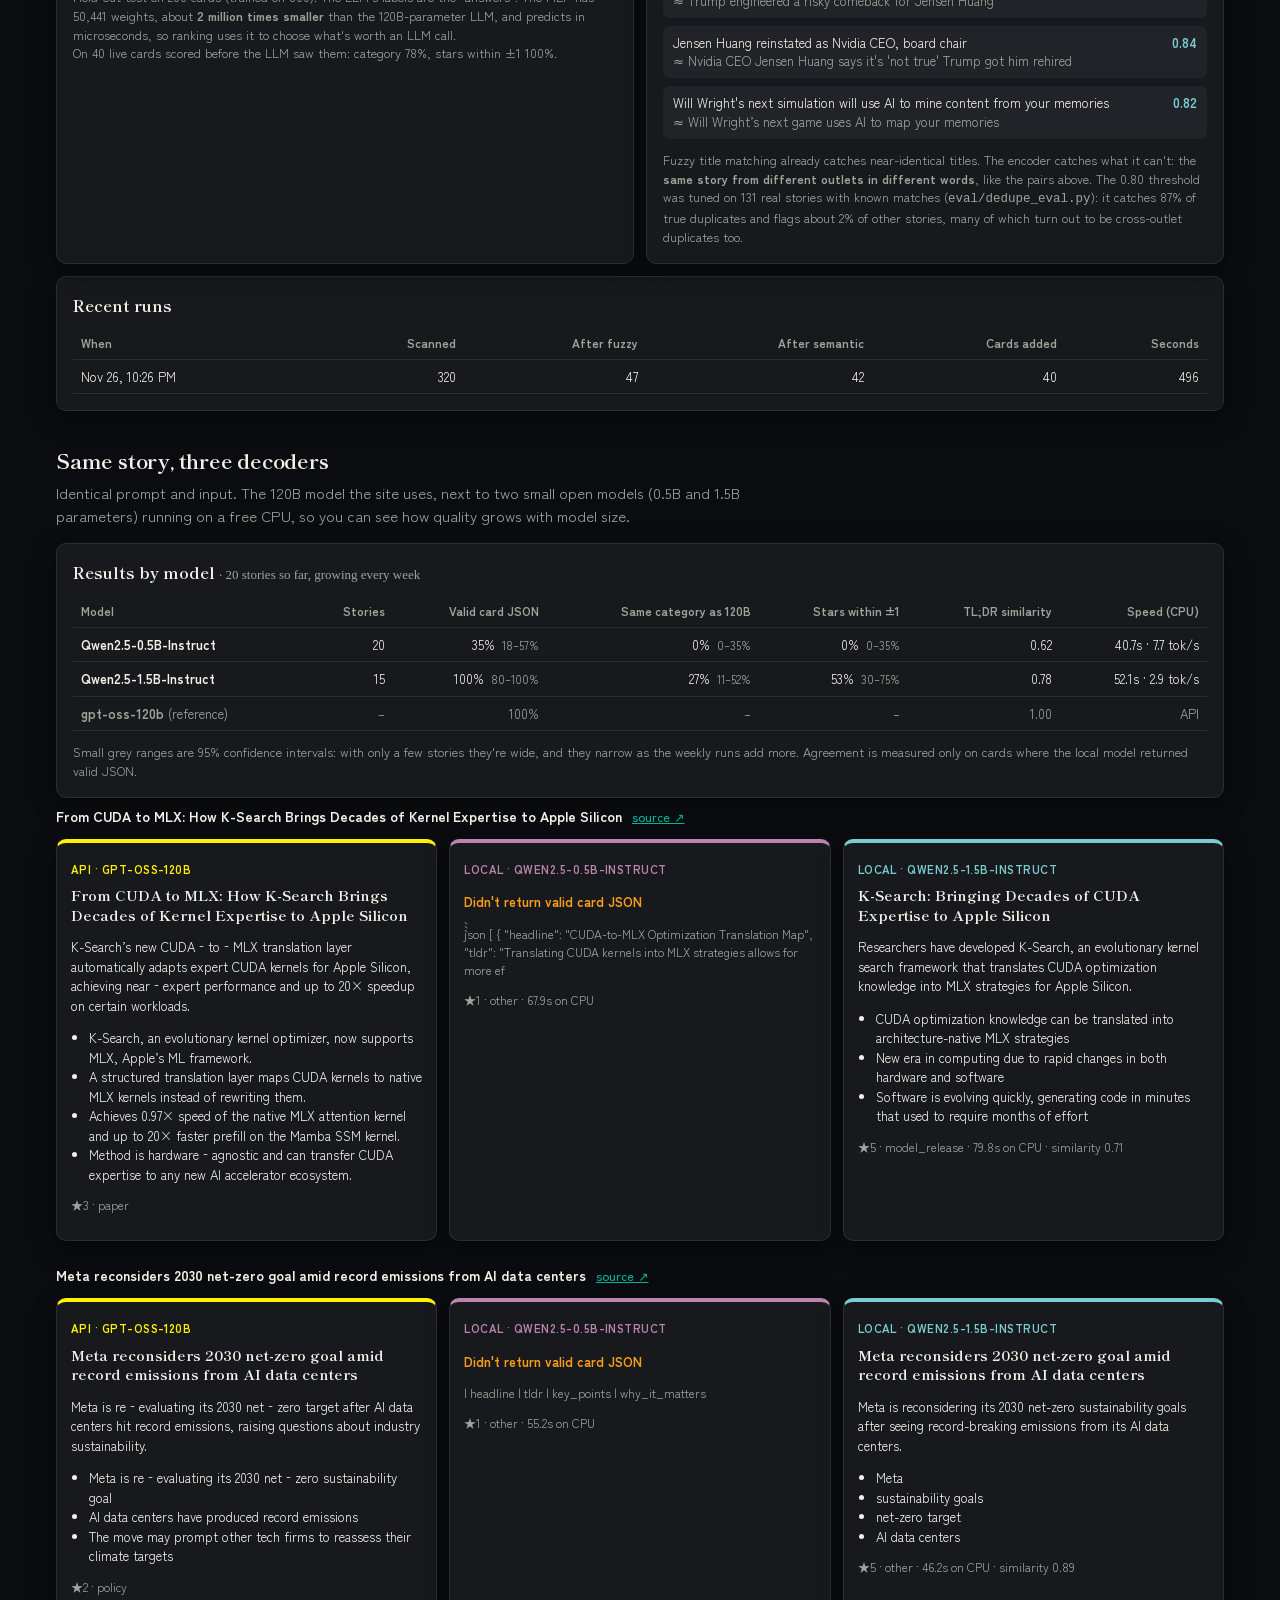
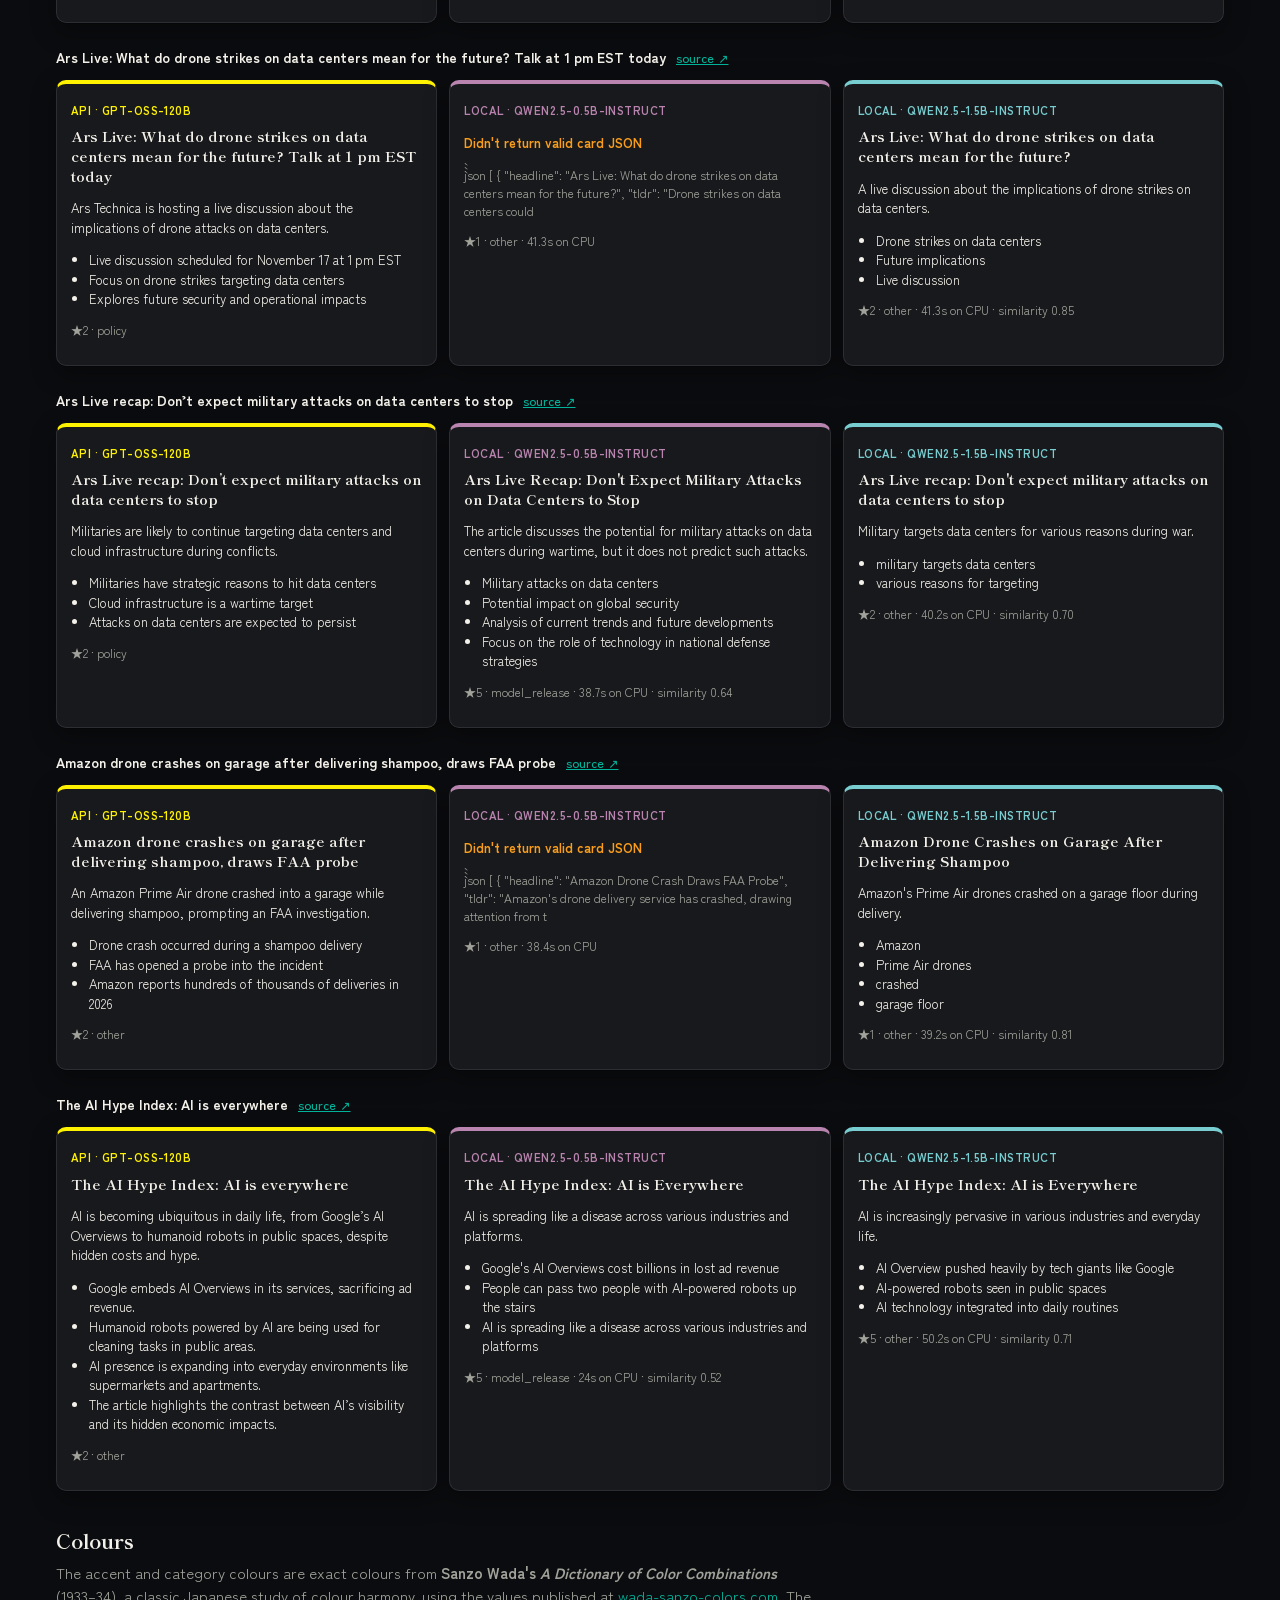
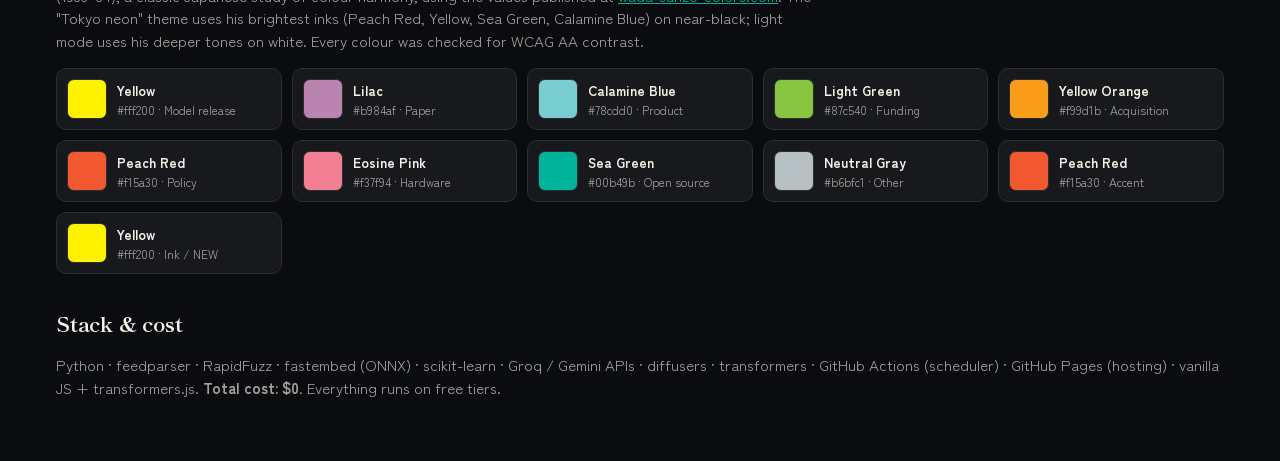
==== commit 3ae6558b: "Pipeline: exploration picks for the MLP, keep follow-up stories, workflow keep-alive, accurate story" ====
--- a/docs/about.html
+++ b/docs/about.html
@@ -35,16 +35,18 @@
       <p class="muted lead">Every 6 hours a GitHub Actions job runs this pipeline on a free CPU machine. The site
         you're reading is a static page that loads the results.</p>
       <ol class="flow">
-        <li><span class="step">1</span><div><b>Fetch</b><p>About 300 new items from 14 sources: OpenAI, DeepMind, Google AI,
+        <li><span class="step">1</span><div><b>Fetch</b><p>About 300 new items each run (scheduled every 6 hours; GitHub usually manages 2–4 runs a day) from 14 sources: OpenAI, DeepMind, Google AI,
           Microsoft Research, NVIDIA, Hugging Face, BAIR, TechCrunch, The Verge, MIT Tech Review, Ars Technica, arXiv, HF Daily Papers, Hacker News</p></div></li>
         <li><span class="step">2</span><div><b>Fuzzy dedupe</b><p>Drops stories already seen and near-identical titles
           (RapidFuzz string matching).</p></div></li>
         <li class="m enc"><span class="step">3</span><div><b>Semantic dedupe <em>Encoder</em></b><p>MiniLM turns each story into
           a 384-number meaning vector. If it's ≥ 0.80 similar to an existing card, it's the same story in other words
-          → dropped.</p></div></li>
+          → dropped. Exception: if that card is more than 36 hours old and the match is below 0.92, it's a follow-up
+          ("model released" → "model pulled") and is kept.</p></div></li>
         <li class="m fnn"><span class="step">4</span><div><b>Predict importance <em>Feedforward network</em></b><p>An MLP trained
           on ~1,000 past cards guesses each story's stars and category <i>before</i> any LLM call, and ranking uses it to
-          choose the best 40.</p></div></li>
+          choose the best 36. Four more are picked at random from the rest, so the network also gets labels for stories
+          it underrated, instead of only learning from what it already liked.</p></div></li>
         <li class="m llm"><span class="step">5</span><div><b>Write the card <em>LLM · decoder</em></b><p>gpt-oss-120b (via Groq)
           writes the headline, TL;DR, key points, why it matters, category and stars as strict JSON. It falls back to other
           models and Gemini on errors.</p></div></li>
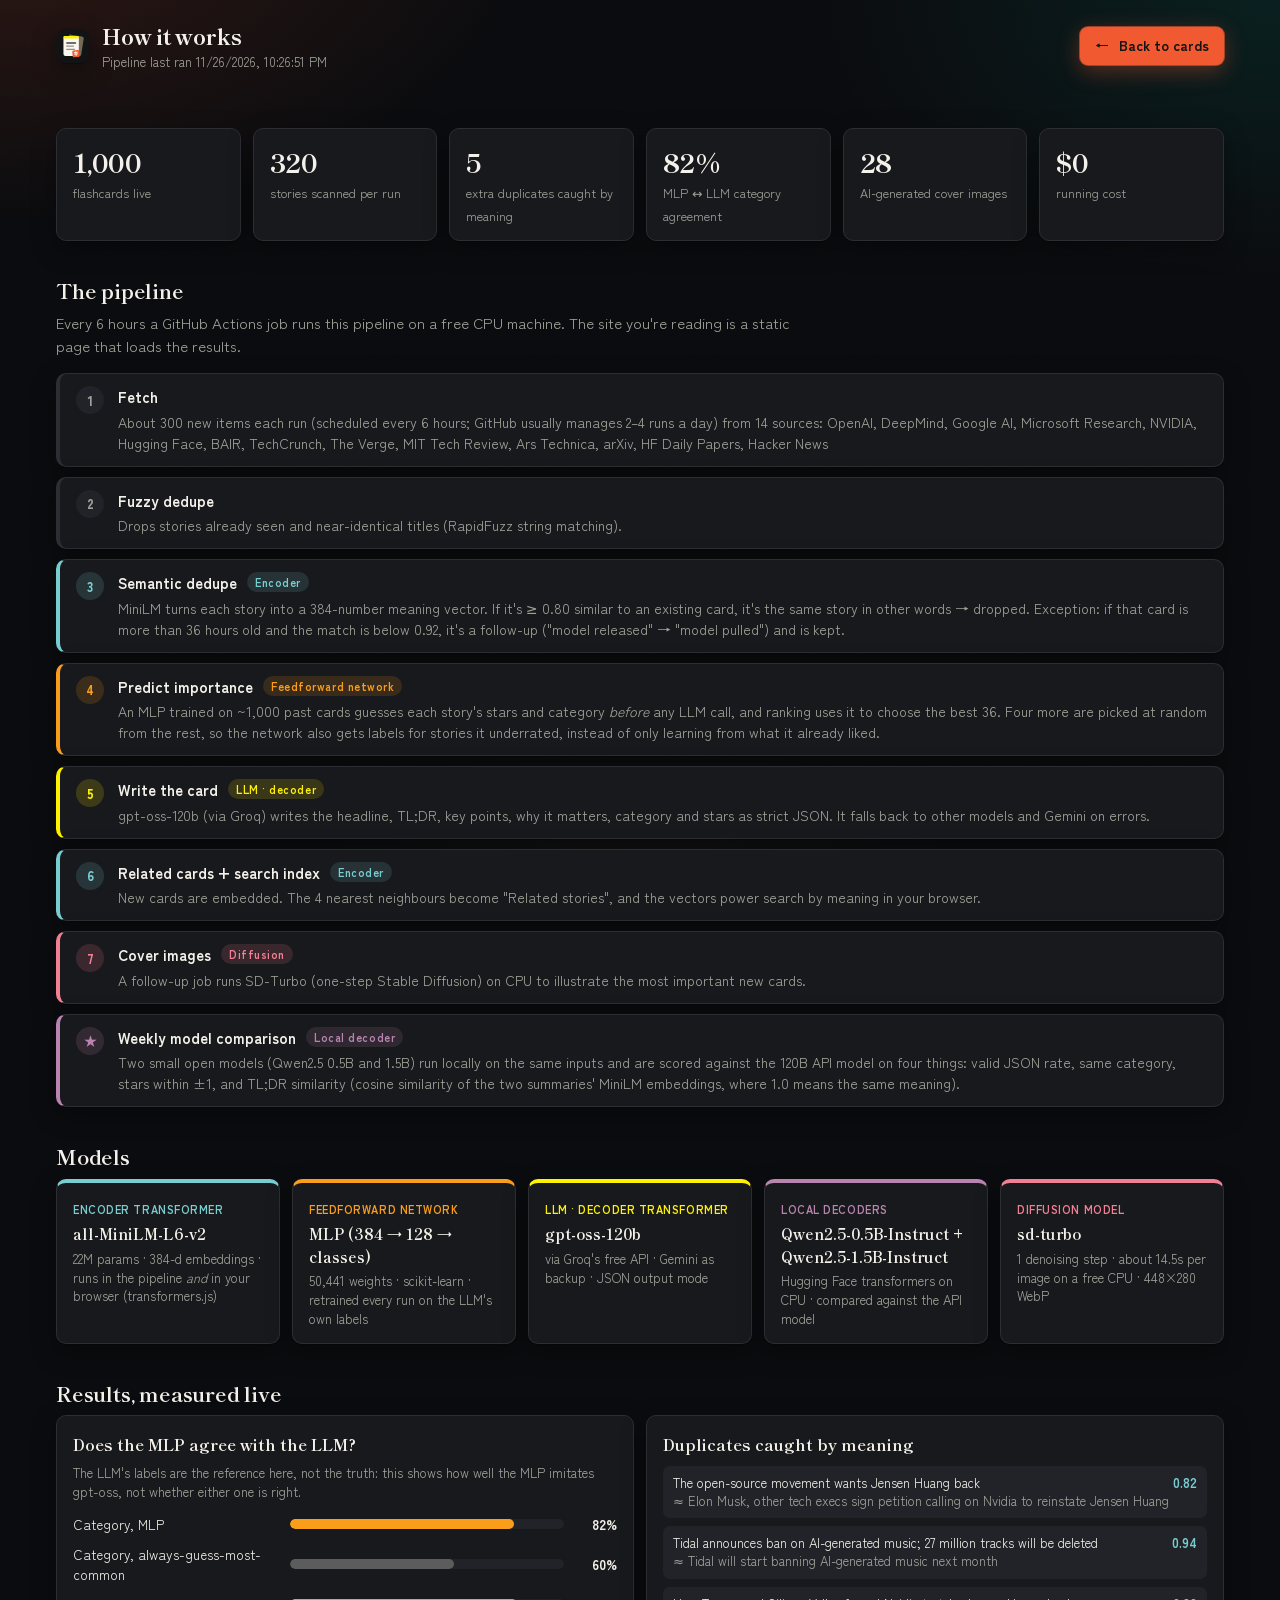
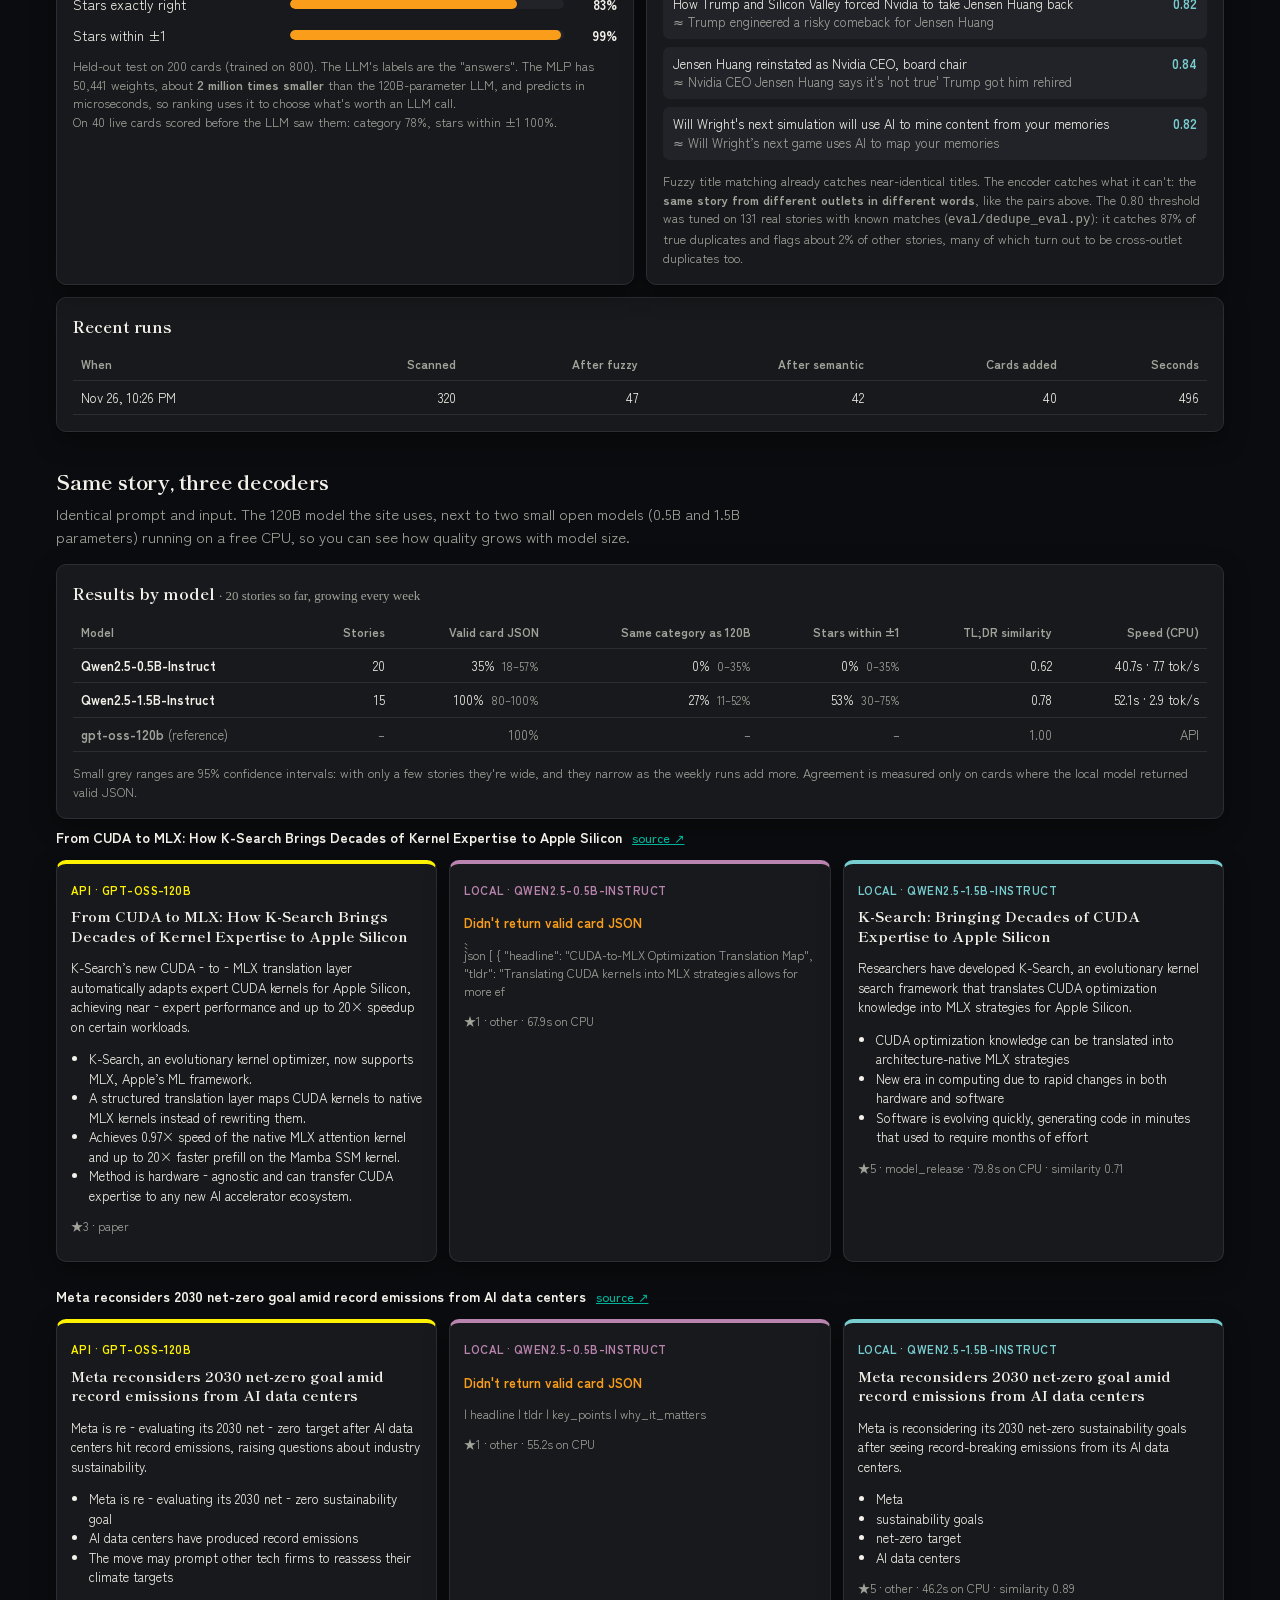
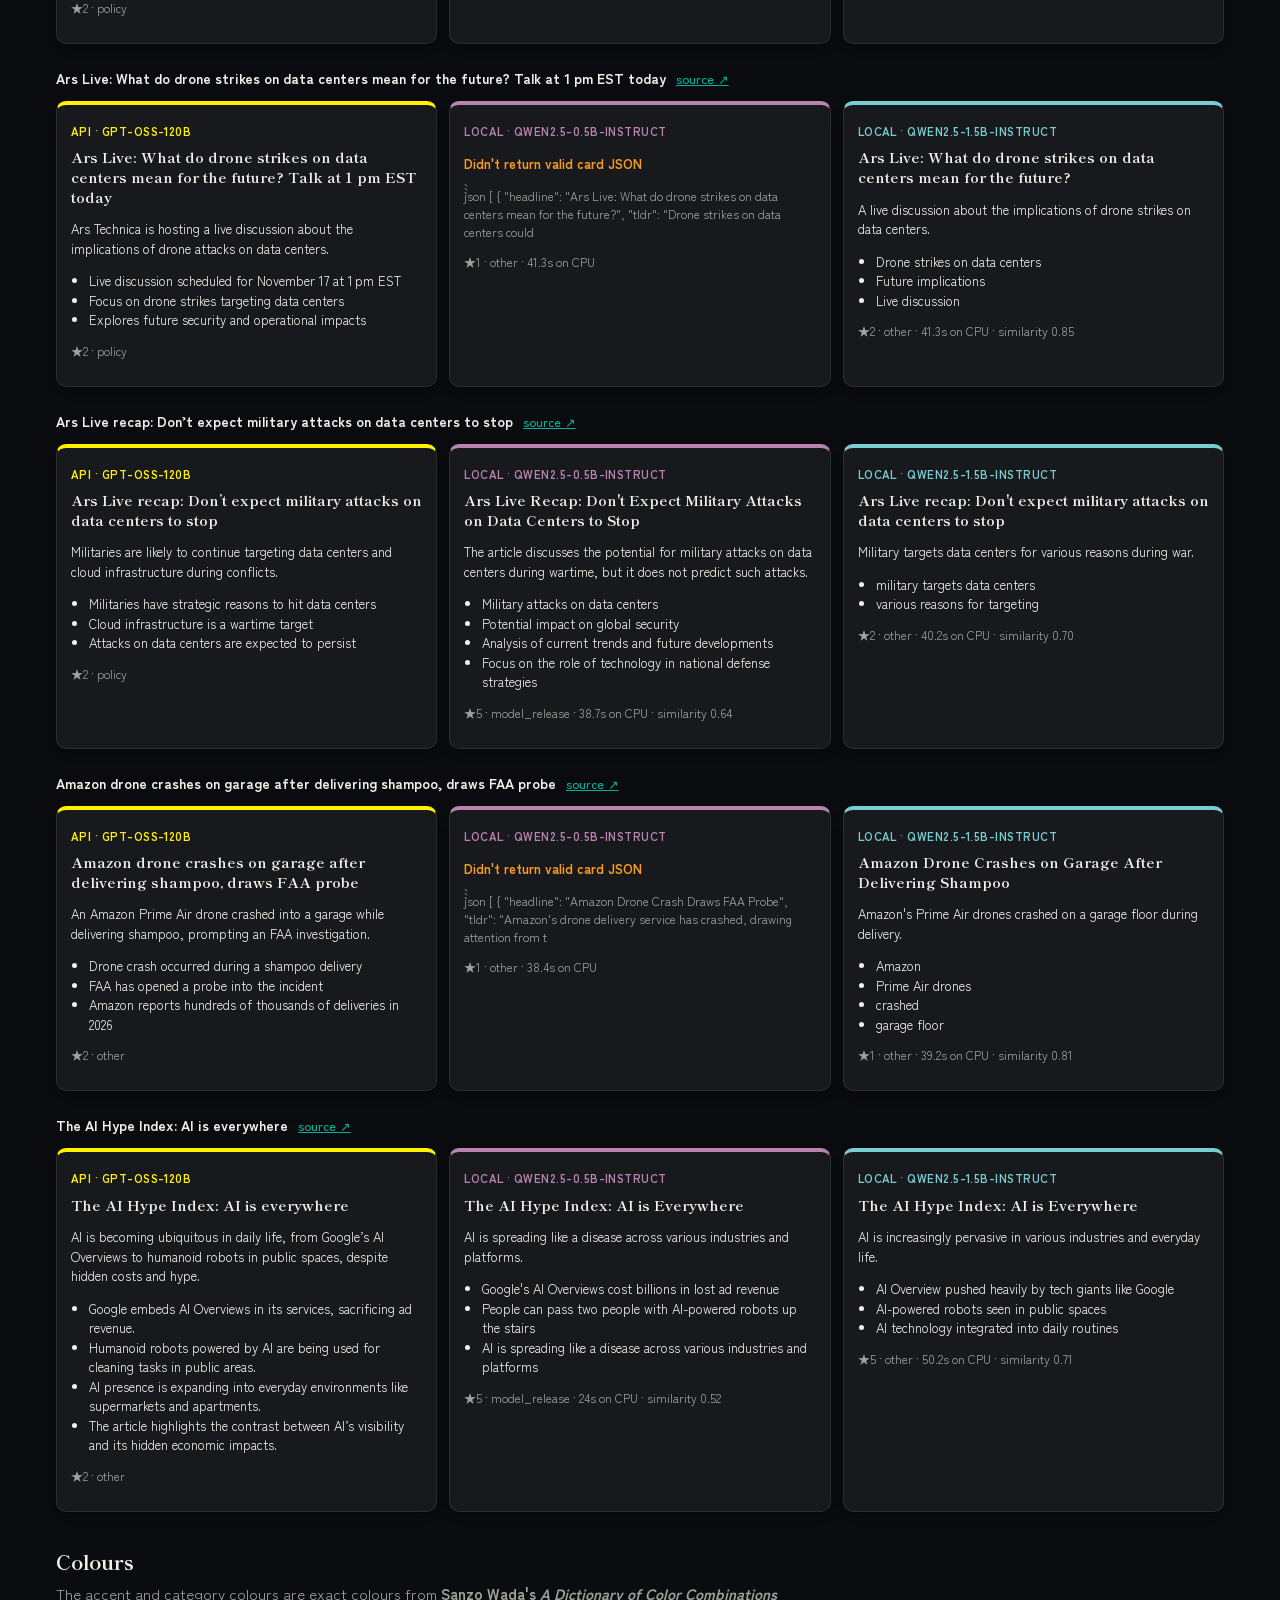
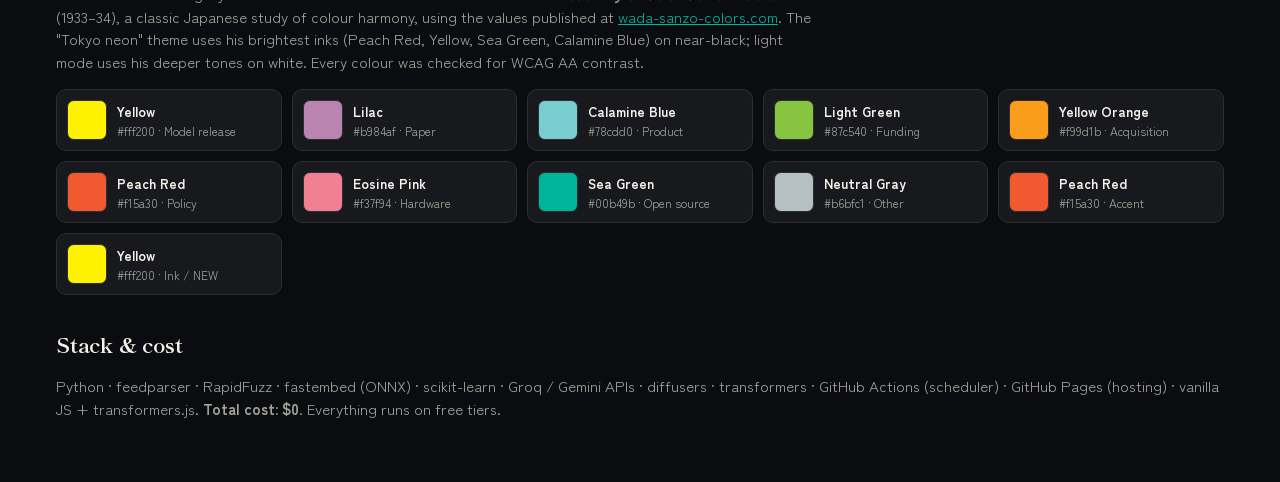
==== commit db9c788b: "Copy: honest model claims, MLP-vs-LLM caveat, named comparison metrics, clearer labels, review keys " ====
--- a/docs/about.html
+++ b/docs/about.html
@@ -4,7 +4,7 @@
   <meta charset="utf-8">
   <meta name="viewport" content="width=device-width, initial-scale=1, viewport-fit=cover">
   <title>How It Works · AI News Flashcards</title>
-  <meta name="description" content="The five AI models behind AI News Flashcards, and how well they work, measured live.">
+  <meta name="description" content="The AI models behind AI News Flashcards, what each one does, and how well they work, measured live.">
   <link rel="icon" href="icon.svg" type="image/svg+xml">
   <link rel="preconnect" href="https://fonts.googleapis.com">
   <link rel="preconnect" href="https://fonts.gstatic.com" crossorigin>
@@ -20,7 +20,7 @@
         <img src="icon.svg" alt="" width="34" height="34">
         <div>
           <h1>How it works</h1>
-          <p class="muted" id="updated">Five AI models, one self-updating pipeline</p>
+          <p class="muted" id="updated">Three models run on every update, one draws the covers, two are tested weekly</p>
         </div>
       </a>
       <div class="top-actions"><a class="btn primary backlink" href="./" aria-label="Back to cards">←<span>&nbsp;Back to cards</span></a></div>
@@ -56,7 +56,9 @@
         <li class="m diff"><span class="step">7</span><div><b>Cover images <em>Diffusion</em></b><p>A follow-up job runs
           SD-Turbo (one-step Stable Diffusion) on CPU to illustrate the most important new cards.</p></div></li>
         <li class="m dec"><span class="step">★</span><div><b>Weekly model comparison <em>Local decoder</em></b><p>Two small open models
-          (Qwen2.5 0.5B and 1.5B) run locally on the same inputs, and we measure how close each gets to the 120B API model.</p></div></li>
+          (Qwen2.5 0.5B and 1.5B) run locally on the same inputs and are scored against the 120B API model on four things: valid
+          JSON rate, same category, stars within ±1, and TL;DR similarity (cosine similarity of the two summaries' MiniLM
+          embeddings, where 1.0 means the same meaning).</p></div></li>
       </ol>
     </section>
 
@@ -79,7 +81,7 @@
     <section>
       <h2>Results, measured live</h2>
       <div class="results">
-        <div class="panel" id="mlpPanel"><h3>MLP vs the LLM</h3><p class="muted">Loading…</p></div>
+        <div class="panel" id="mlpPanel"><h3>Does the MLP agree with the LLM?</h3><p class="muted">Loading…</p></div>
         <div class="panel" id="dedupePanel"><h3>Duplicates caught by meaning</h3><p class="muted">Loading…</p></div>
       </div>
       <div class="panel wide" id="runsPanel"><h3>Recent runs</h3><p class="muted">Loading…</p></div>
@@ -110,6 +112,6 @@
         <b>Total cost: $0</b>. Everything runs on free tiers.</p>
     </section>
   </main>
-  <script src="about.js?v=5"></script>
+  <script src="about.js?v=6"></script>
 </body>
 </html>
--- a/docs/about.css
+++ b/docs/about.css
@@ -86,3 +86,4 @@
 .cmp-table tr.ref td { color: var(--muted); }
 .ci { color: var(--muted); font-size: 11.5px; margin-left: 3px; white-space: nowrap; }
 @media (max-width: 900px) { .cmp { grid-template-columns: 1fr; } }
+.panel .caveat { font-size: .82rem; color: var(--muted); margin: -.2rem 0 .8rem; line-height: 1.45; }
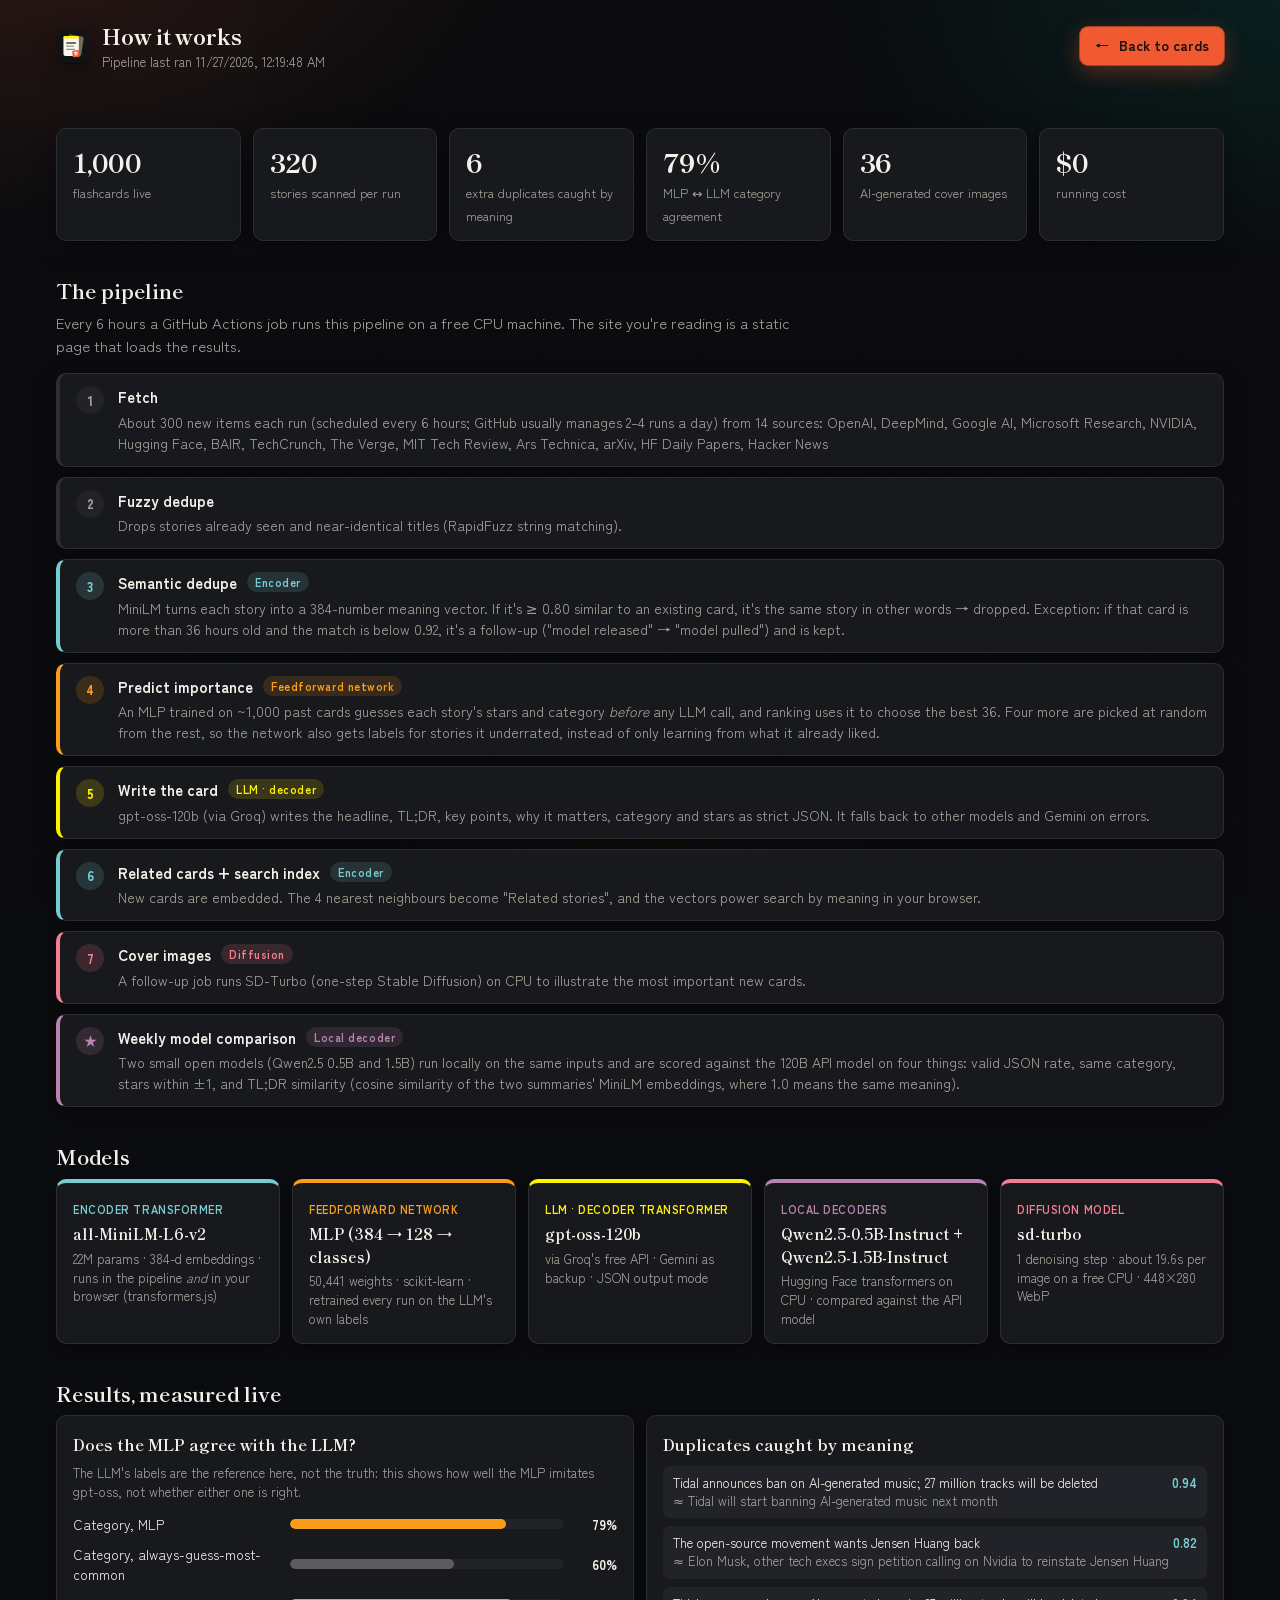
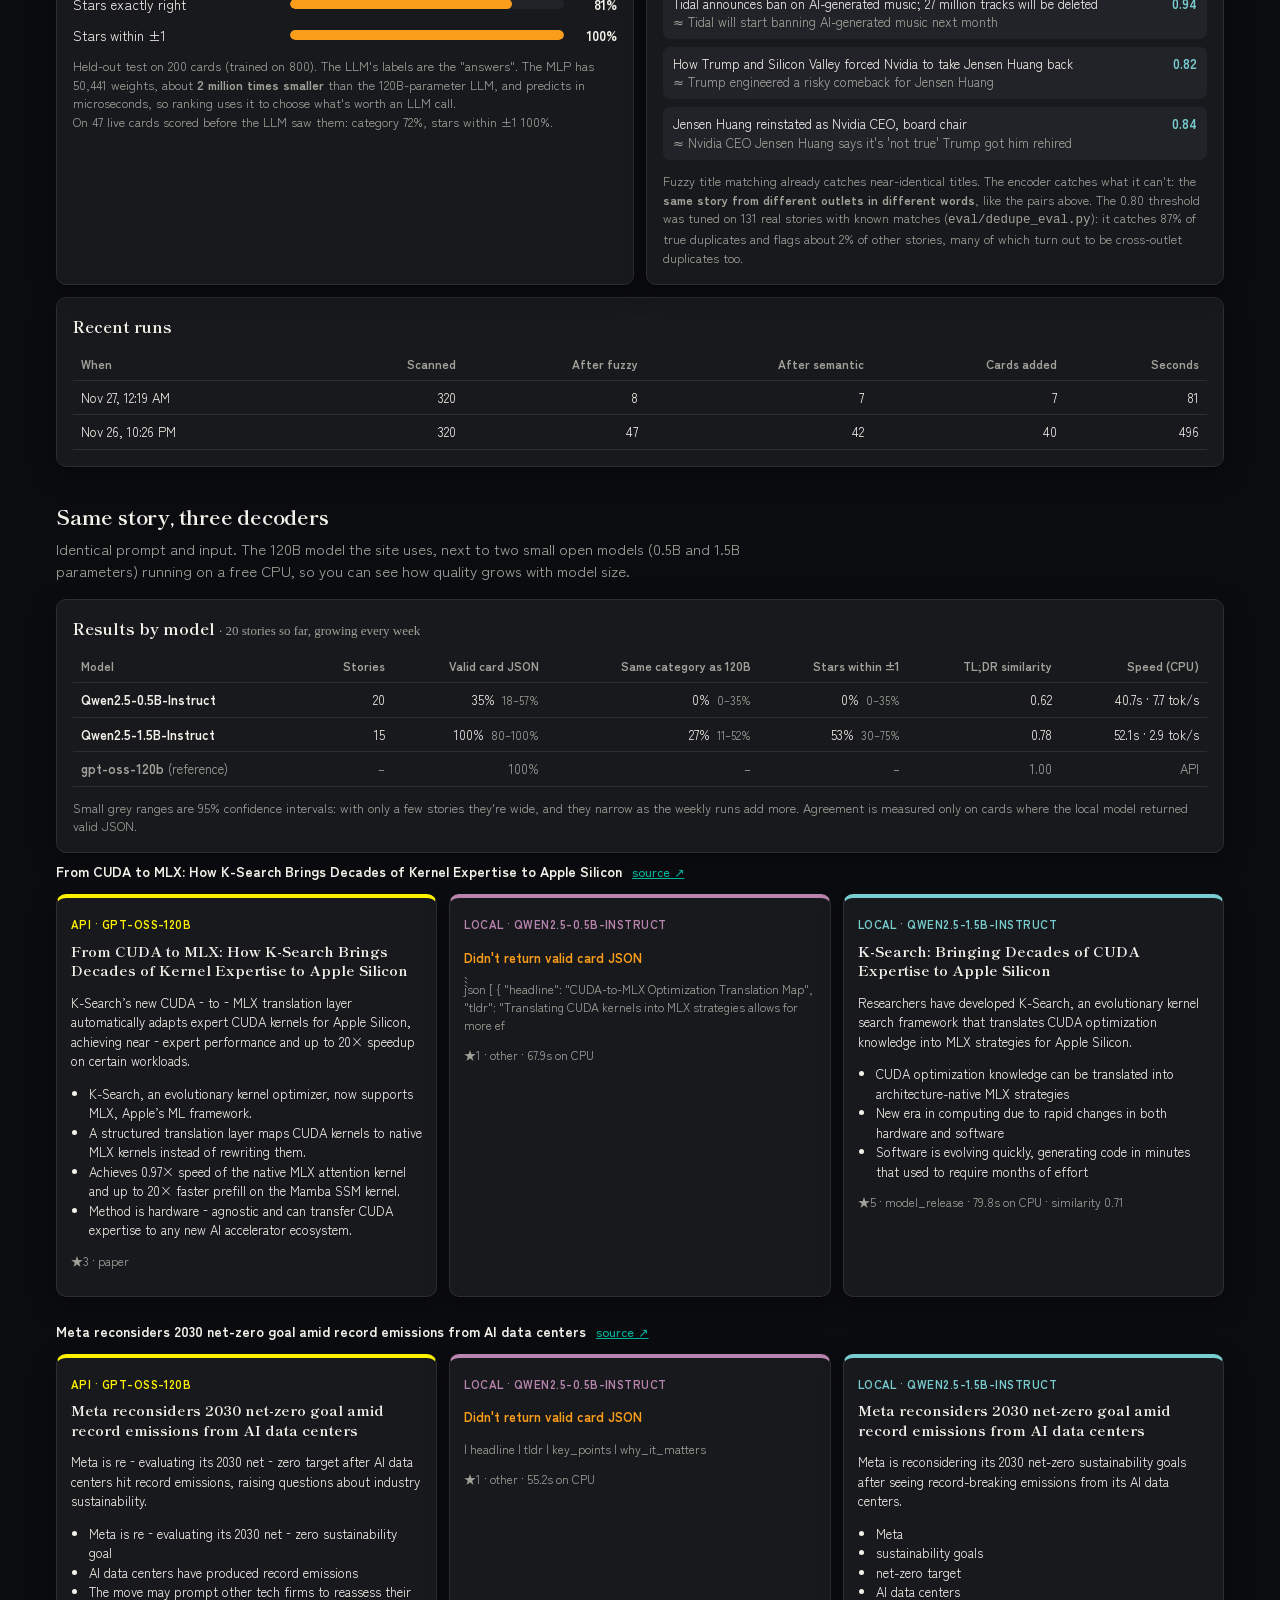
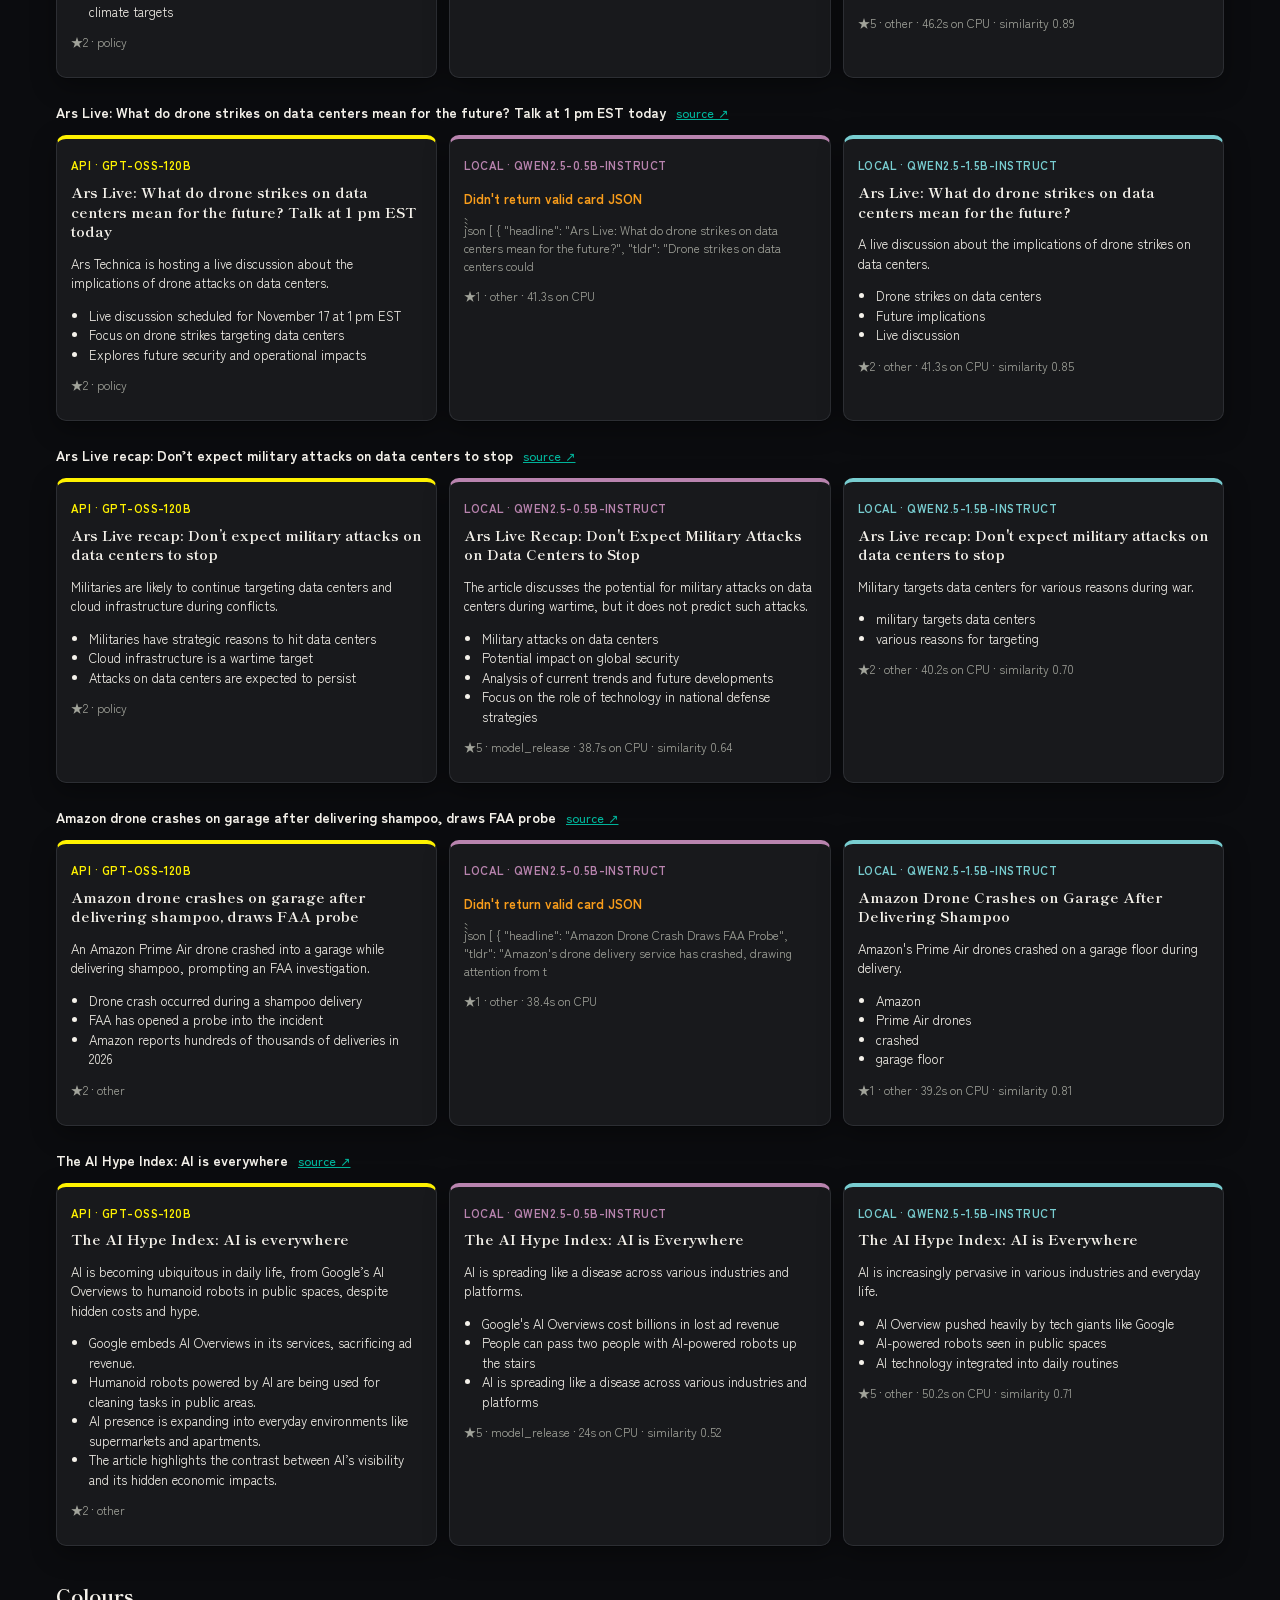
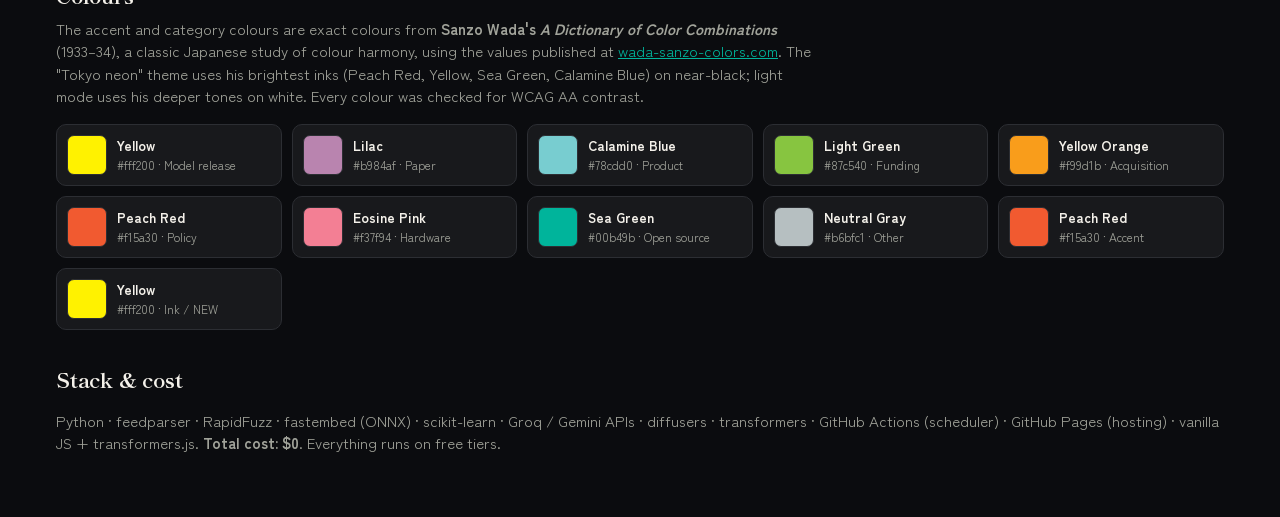
==== commit b284f8f8: "Add a metal thumbwheel scrollbar Replaces the browser scrollbar with a canvas-drawn thumbwheel on th" ====
--- a/docs/about.html
+++ b/docs/about.html
@@ -5,12 +5,17 @@
   <meta name="viewport" content="width=device-width, initial-scale=1, viewport-fit=cover">
   <title>How It Works · AI News Flashcards</title>
   <meta name="description" content="The AI models behind AI News Flashcards, what each one does, and how well they work, measured live.">
+  <meta property="og:type" content="article">
+  <meta property="og:title" content="How AI News Flashcards works">
+  <meta property="og:description" content="An encoder, a small neural network, an LLM and a diffusion model, running free on GitHub Actions, with live measured results.">
+  <meta property="og:image" content="https://harshavardhanpampana.github.io/ai-flashcards/og.png">
+  <meta name="twitter:card" content="summary_large_image">
   <link rel="icon" href="icon.svg" type="image/svg+xml">
   <link rel="preconnect" href="https://fonts.googleapis.com">
   <link rel="preconnect" href="https://fonts.gstatic.com" crossorigin>
   <link href="https://fonts.googleapis.com/css2?family=Shippori+Mincho:wght@600;700;800&family=Zen+Kaku+Gothic+New:wght@400;500;700&display=swap" rel="stylesheet">
-  <link rel="stylesheet" href="style.css?v=13">
-  <link rel="stylesheet" href="about.css?v=6">
+  <link rel="stylesheet" href="style.css?v=20">
+  <link rel="stylesheet" href="about.css?v=7">
   <script>try { const t = localStorage.getItem("theme"); if (t) document.documentElement.dataset.theme = t; } catch {}</script>
 </head>
 <body>
--- a/docs/style.css
+++ b/docs/style.css
@@ -75,7 +75,7 @@
 body {
   margin: 0; min-height: 100vh;
   font: 15px/1.5 Inter, system-ui, -apple-system, "Segoe UI", Roboto, sans-serif;
-  background: var(--bg-grad), var(--bg); background-attachment: fixed;
+  background: var(--bg);
   color: var(--text);
   -webkit-font-smoothing: antialiased;
 }
@@ -439,11 +439,12 @@
 .picked-heart { color: var(--vermilion); }
 .bar span { background: var(--good); }
 
-/* subtle washi grain */
-body::before {
-  content: ""; position: fixed; inset: 0; pointer-events: none; z-index: -1; opacity: .35;
-  background-image: url("data:image/svg+xml,%3Csvg xmlns='http://www.w3.org/2000/svg' width='160' height='160'%3E%3Cfilter id='n'%3E%3CfeTurbulence type='fractalNoise' baseFrequency='.9' numOctaves='2' stitchTiles='stitch'/%3E%3CfeColorMatrix values='0 0 0 0 .45 0 0 0 0 .38 0 0 0 0 .28 0 0 0 .07 0'/%3E%3C/filter%3E%3Crect width='100%25' height='100%25' filter='url(%23n)'/%3E%3C/svg%3E");
-}
+/* background glow + film grain live on their own fixed, GPU-composited layers:
+   unlike background-attachment: fixed, they never force a repaint while scrolling */
+body::before, body::after { content: ""; position: fixed; inset: 0; pointer-events: none; z-index: -1;
+  transform: translateZ(0); will-change: transform; }
+body::before { background: var(--bg-grad); }
+body::after { background-image: url("data:image/svg+xml,%3Csvg xmlns='http://www.w3.org/2000/svg' width='160' height='160'%3E%3Cfilter id='n'%3E%3CfeTurbulence type='fractalNoise' baseFrequency='.9' numOctaves='2' stitchTiles='stitch'/%3E%3CfeColorMatrix values='0 0 0 0 .45 0 0 0 0 .38 0 0 0 0 .28 0 0 0 .07 0'/%3E%3C/filter%3E%3Crect width='100%25' height='100%25' filter='url(%23n)'/%3E%3C/svg%3E"); opacity: .18; }
 .how-sm { display: none; font-size: 12px; font-weight: 700; text-decoration: none; }
 @media (max-width: 640px) {
   .top-actions a.how-lg { display: none; }
@@ -518,8 +519,7 @@
 /* ======================================================================
    Tokyo neon layer: glows, bolder type, a hero that pops
    ====================================================================== */
-body { background: var(--bg-grad), var(--bg); background-attachment: fixed; }
-body::before { opacity: .18; }
+body { background: var(--bg); }
 h1 { letter-spacing: -.01em; }
 .card h3 { font-weight: 800; }
 .btn.primary { box-shadow: 0 0 0 1px color-mix(in srgb, var(--accent) 60%, transparent),
@@ -611,3 +611,38 @@
   .trending::-webkit-scrollbar { display: none; }
   .t-chip, .t-label { flex: none; }
 }
+
+/* ======================================================================
+   Scroll wheel: a canvas-drawn silver thumbwheel replacing the browser scrollbar.
+   JS eases transform + opacity every frame; no CSS transitions on it (they'd fight the easing).
+   ====================================================================== */
+html { scrollbar-width: none; }                       /* hide the native scrollbar (Firefox) */
+html::-webkit-scrollbar { width: 0; height: 0; }      /* (Chrome, Edge, Safari) */
+.wheel {
+  position: fixed; right: 5px; top: 0; width: 20px; height: 76px; z-index: 45;
+  transform-origin: 75% 50%; will-change: transform, opacity; opacity: .55;
+  border-radius: 9px; cursor: grab; touch-action: none; user-select: none; -webkit-user-select: none;
+  box-shadow: 0 0 0 .5px rgba(0, 0, 0, .55), 0 6px 16px rgba(0, 0, 0, .45);   /* static: never animated */
+}
+.wheel canvas { display: block; width: 20px; height: 76px; border-radius: 9px; }
+.wheel[hidden] { display: none; }
+.wheel:active { cursor: grabbing; }
+:root[data-theme="light"] .wheel { box-shadow: 0 0 0 .5px rgba(17, 19, 20, .25), 0 4px 12px rgba(17, 19, 20, .2); }
+body.studying .wheel { display: none; }
+@media (pointer: coarse) { .wheel { right: 3px; } }
+
+
+/* covers are illustrations, not news photos: say so on every one */
+.thumb { position: relative; }
+.ai-badge { position: absolute; right: 8px; bottom: 6px; z-index: 2; font-size: 10px; font-weight: 700; letter-spacing: .02em;
+  padding: 2px 7px; border-radius: 999px; color: #fff; background: rgba(8, 9, 12, .78);   /* no backdrop blur: 28 blurred layers made scrolling stutter */
+  pointer-events: auto; }
+
+/* baked-in top stories (shown before JavaScript loads, and to link previews / crawlers) */
+.seo-top { grid-column: 1 / -1; display: grid; gap: 12px; }
+.seo-note { color: var(--muted); font-size: 13px; margin: 0; }
+.seo-card { background: var(--surface); border: 1px solid var(--line, rgba(255,255,255,.08)); border-radius: 14px; padding: 14px 18px; }
+.seo-card h2 { font-size: 18px; margin: 4px 0 6px; line-height: 1.3; }
+.seo-card h2 a { color: var(--text); text-decoration: none; }
+.seo-card p { margin: 0; color: var(--muted); font-size: 14px; line-height: 1.5; }
+.seo-meta { font-size: 12px !important; text-transform: capitalize; }
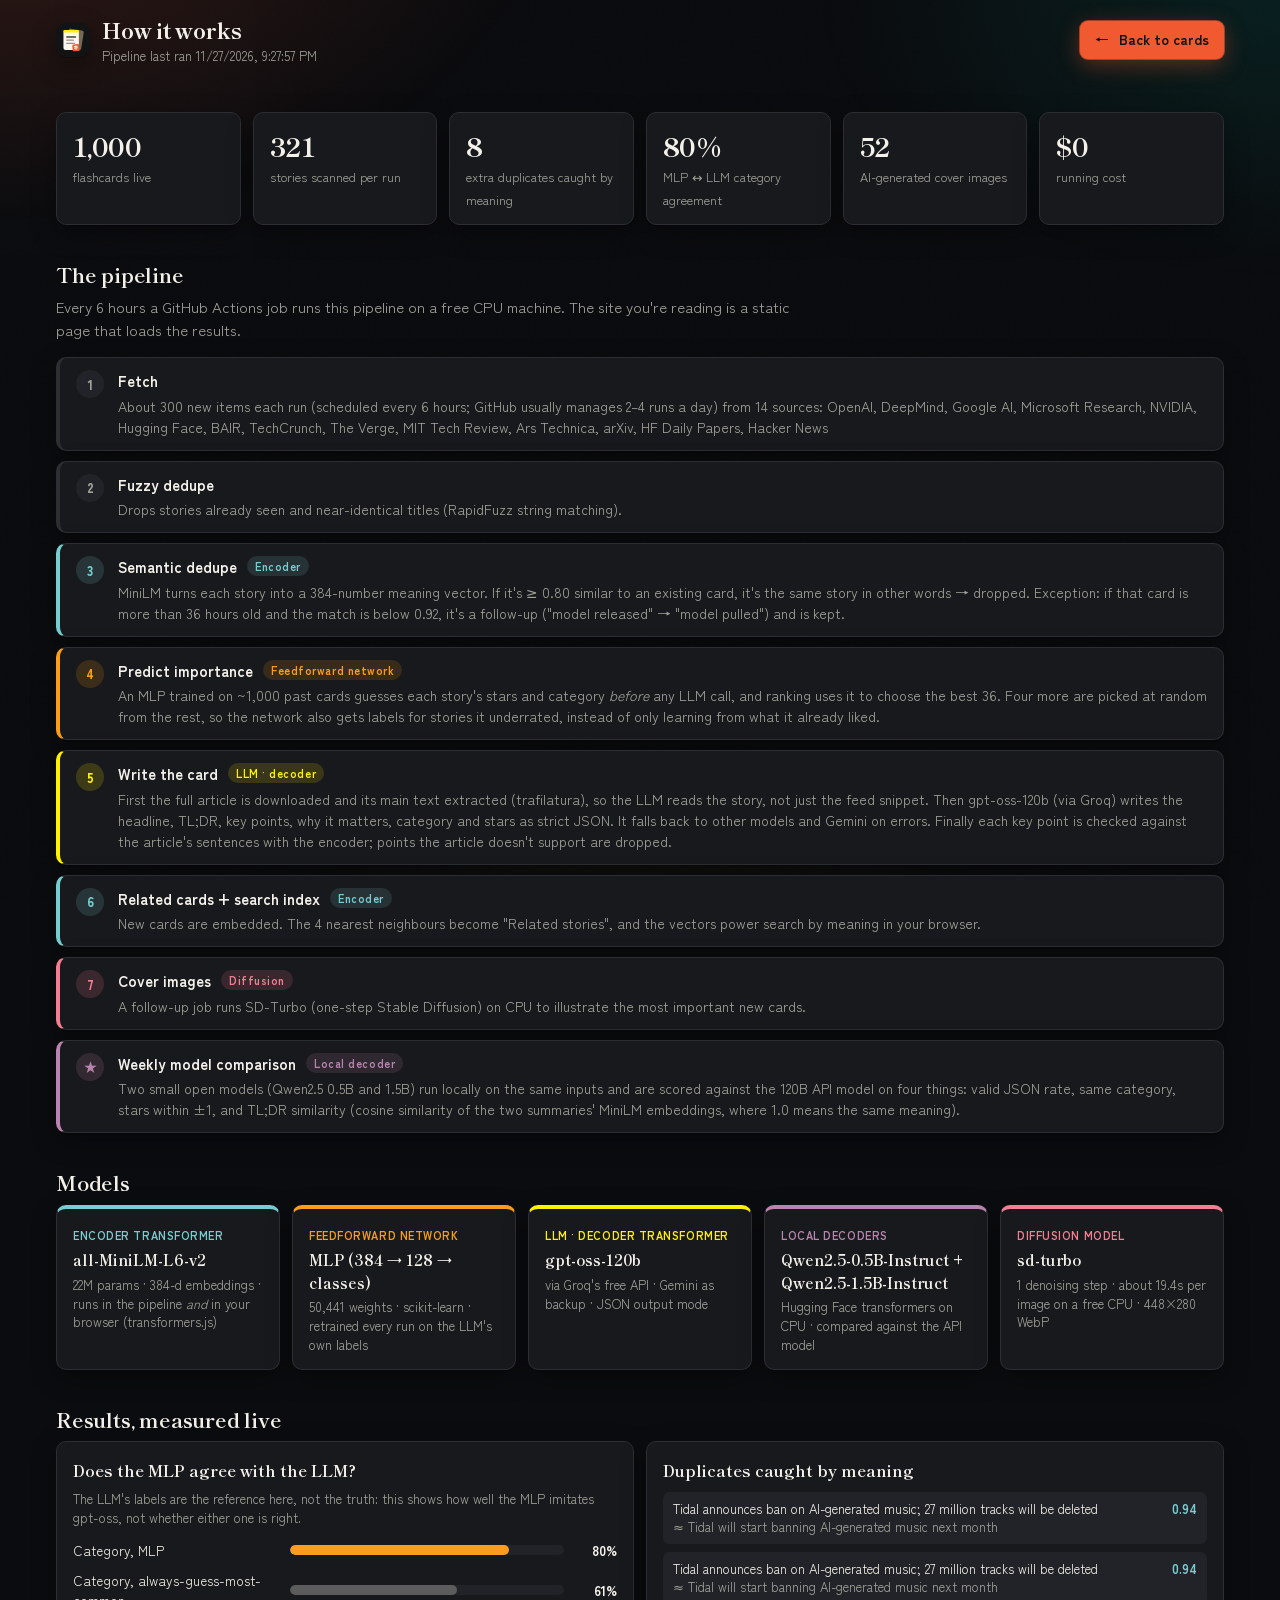
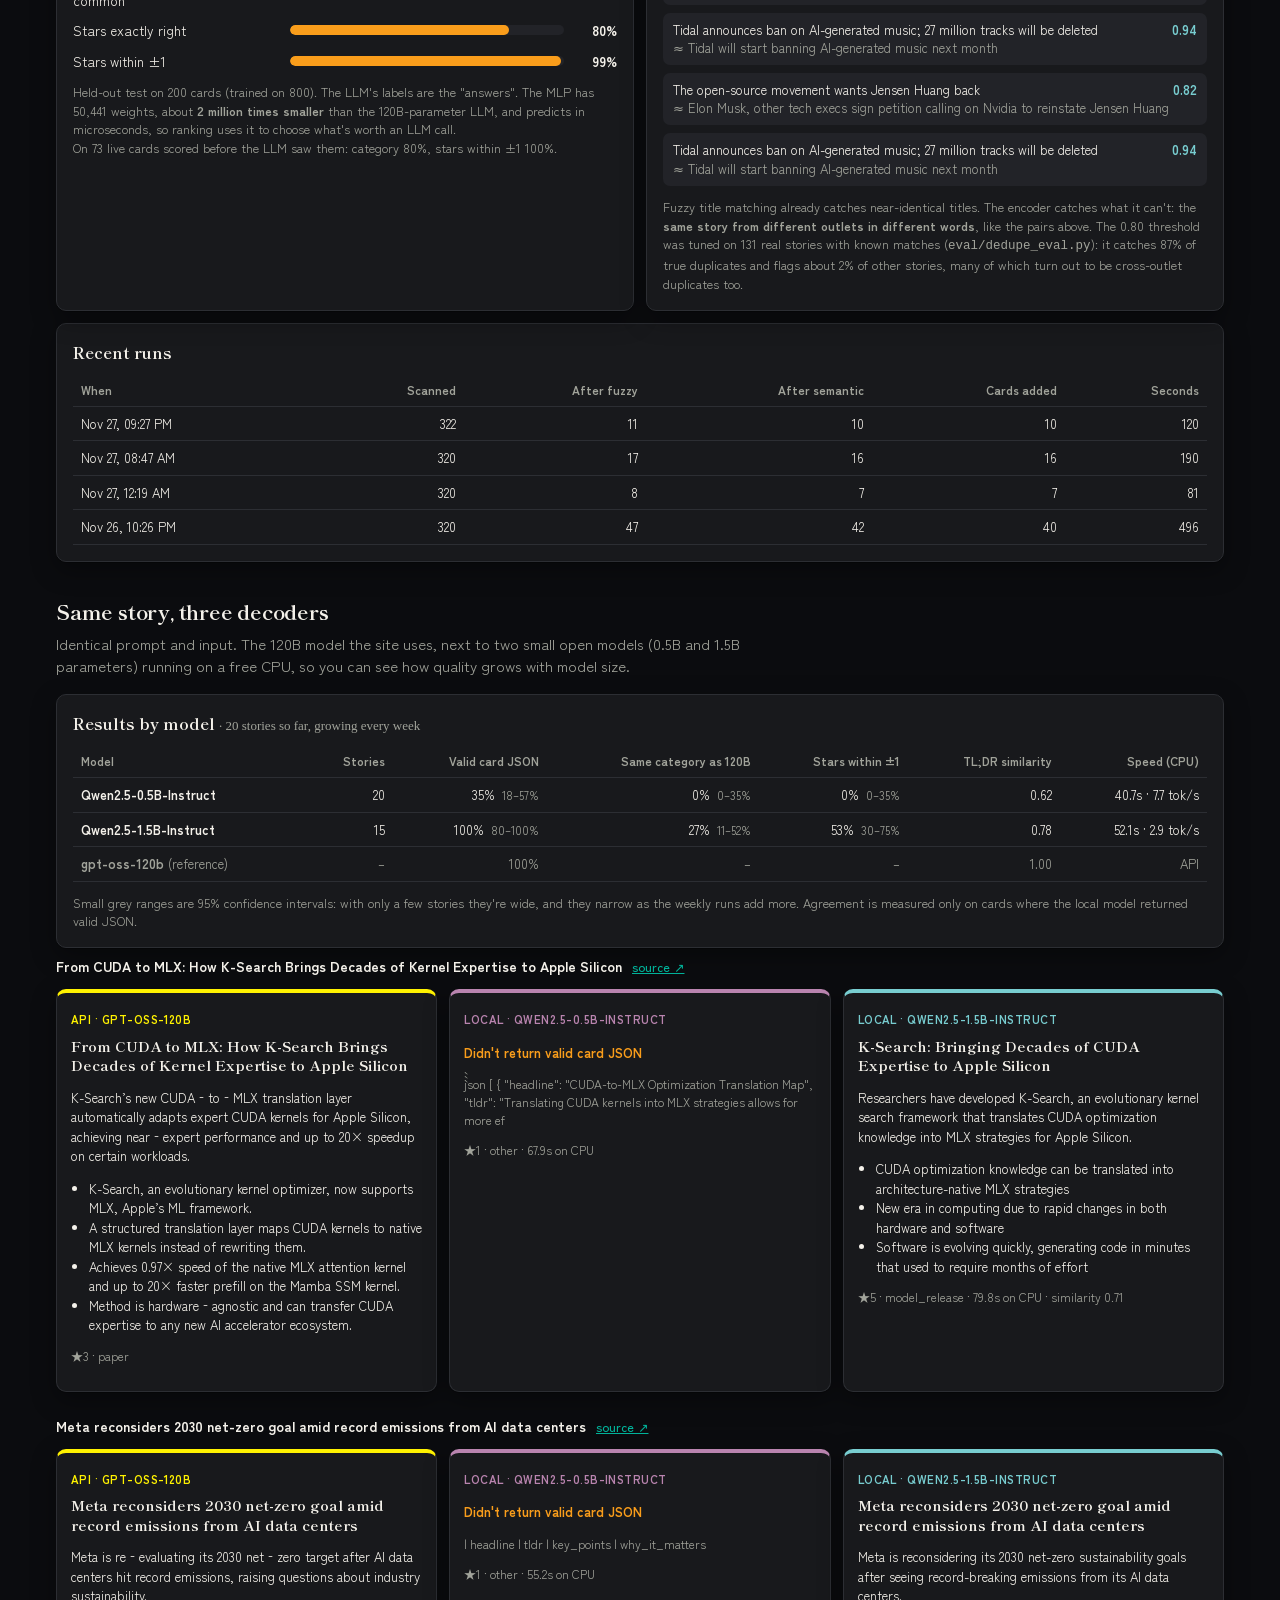
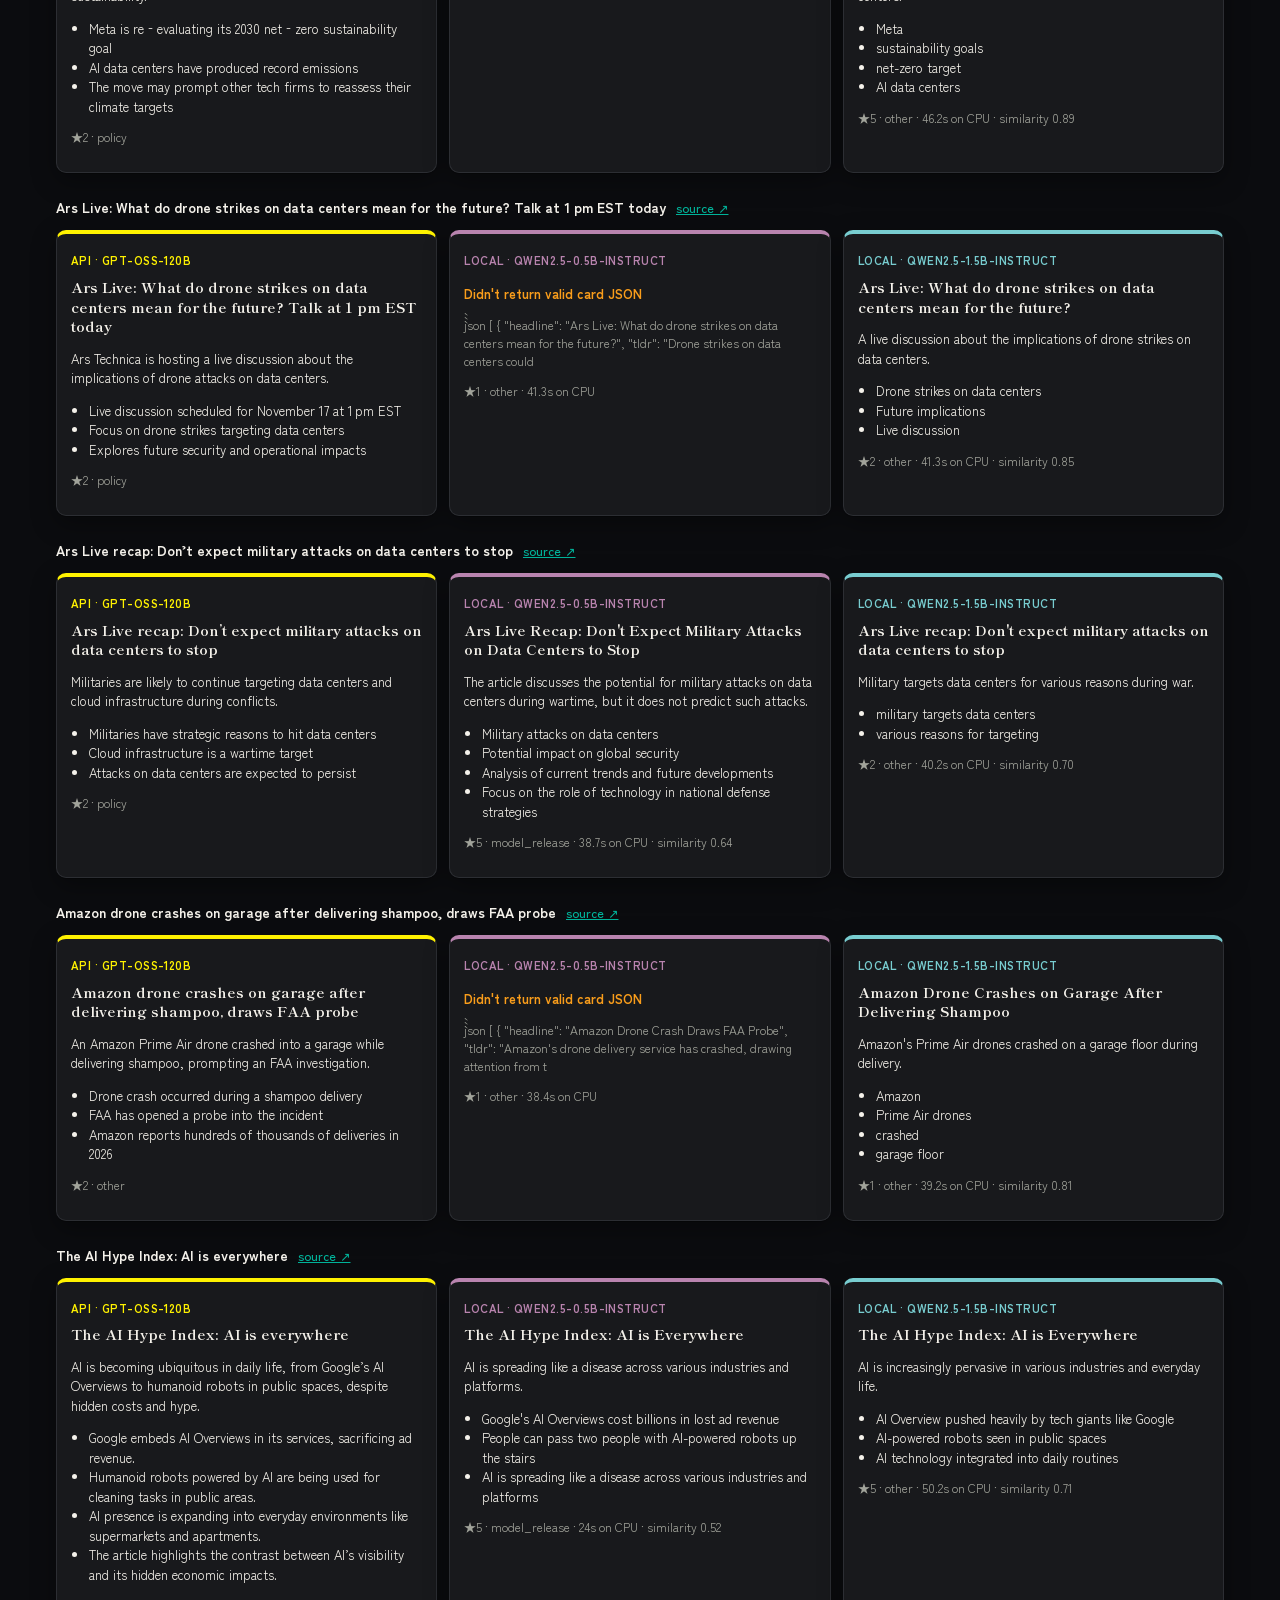
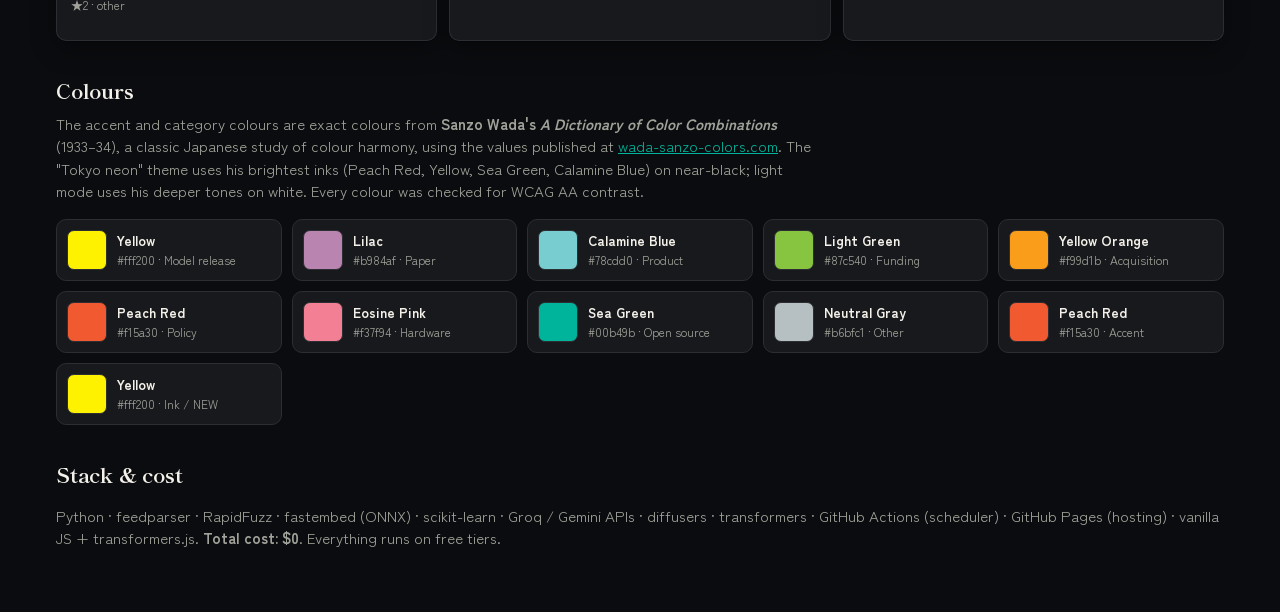
==== commit d79b1fe1: "Write cards from the full article and fact-check their key points - Fetch each picked story's page a" ====
--- a/docs/about.html
+++ b/docs/about.html
@@ -52,9 +52,9 @@
           on ~1,000 past cards guesses each story's stars and category <i>before</i> any LLM call, and ranking uses it to
           choose the best 36. Four more are picked at random from the rest, so the network also gets labels for stories
           it underrated, instead of only learning from what it already liked.</p></div></li>
-        <li class="m llm"><span class="step">5</span><div><b>Write the card <em>LLM · decoder</em></b><p>gpt-oss-120b (via Groq)
+        <li class="m llm"><span class="step">5</span><div><b>Write the card <em>LLM · decoder</em></b><p>First the full article is downloaded and its main text extracted (trafilatura), so the LLM reads the story, not just the feed snippet. Then gpt-oss-120b (via Groq)
           writes the headline, TL;DR, key points, why it matters, category and stars as strict JSON. It falls back to other
-          models and Gemini on errors.</p></div></li>
+          models and Gemini on errors. Finally each key point is checked against the article's sentences with the encoder; points the article doesn't support are dropped.</p></div></li>
         <li class="m enc"><span class="step">6</span><div><b>Related cards + search index <em>Encoder</em></b><p>New cards are
           embedded. The 4 nearest neighbours become "Related stories", and the vectors power search by meaning in your
           browser.</p></div></li>
--- a/docs/style.css
+++ b/docs/style.css
@@ -3,6 +3,7 @@
    Combinations" (his brightest inks), on a near-black base. Dark is the default; light mode is
    opt-in via the theme button. Every text colour passes WCAG AA (4.5:1). */
 :root {
+  --ease: cubic-bezier(.2, .8, .2, 1);          /* one easing curve for all motion */
   --bg: #0b0c0f;
   --bg-grad: radial-gradient(900px 520px at 0% -10%, rgba(241, 90, 48, .16) 0%, transparent 60%),
              radial-gradient(800px 480px at 100% 0%, rgba(0, 180, 155, .12) 0%, transparent 58%),
@@ -91,8 +92,8 @@
 :focus-visible { outline: 3px solid color-mix(in srgb, var(--accent) 55%, transparent); outline-offset: 2px; }
 
 /* ---------- Header ---------- */
-.top { padding: 20px 0 6px; }
-.top-row { display: flex; align-items: center; justify-content: space-between; gap: 12px; margin-bottom: 16px; }
+.top { padding: 14px 0 4px; }
+.top-row { display: flex; align-items: center; justify-content: space-between; gap: 12px; margin-bottom: 8px; }
 .brand { display: flex; align-items: center; gap: 12px; min-width: 0; }
 .brand img { flex: none; border-radius: 10px; box-shadow: var(--shadow); }
 h1 { margin: 0; font-size: 1.35rem; font-weight: 800; letter-spacing: -.02em; }
@@ -128,7 +129,7 @@
   font: inherit; font-size: 15px;
 }
 
-.chips { display: flex; gap: 8px; overflow-x: auto; padding: 14px 2px 4px; scrollbar-width: none; }
+.chips { display: flex; gap: 8px; overflow-x: auto; padding: 10px 2px 2px; scrollbar-width: none; }
 .chips::-webkit-scrollbar { display: none; }
 .chip {
   --c: var(--accent);
@@ -143,7 +144,7 @@
 .chip.on { background: color-mix(in srgb, var(--c) 16%, var(--surface)); border-color: var(--c); color: var(--c); }
 .chip.on .n { color: inherit; }
 
-.filters { display: flex; flex-wrap: wrap; align-items: center; justify-content: space-between; gap: 10px; margin-top: 10px; }
+.filters { display: flex; flex-wrap: wrap; align-items: center; justify-content: space-between; gap: 10px 16px; margin-top: 8px; }
 .seg { display: inline-flex; padding: 3px; border-radius: 12px; background: var(--surface-2); border: 1px solid var(--line); }
 .seg button {
   border: 0; background: transparent; height: 32px; padding: 0 12px; border-radius: 9px; cursor: pointer;
@@ -162,7 +163,8 @@
 }
 .sel select option { background: var(--surface); color: var(--text); }
 
-.status-row { display: flex; align-items: center; justify-content: space-between; gap: 12px; margin: 14px 0 6px; }
+/* card count + learned progress sit on the filter row, between the time buttons and the selects */
+.status-row { display: flex; align-items: center; justify-content: center; gap: 16px; flex: 1 1 auto; margin: 0; }
 #count { margin: 0; font-size: 13.5px; }
 .progress { display: flex; align-items: center; gap: 8px; font-size: 13px; }
 .bar { width: 120px; height: 6px; border-radius: 99px; background: var(--surface-2); overflow: hidden; }
@@ -179,7 +181,7 @@
   outline: none; animation: rise .35s both;
 }
 @keyframes rise { from { opacity: 0; transform: translateY(8px); } }
-.inner { position: relative; height: 100%; transition: transform .6s cubic-bezier(.2, .8, .2, 1); transform-style: preserve-3d; }
+.inner { position: relative; height: 100%; transition: transform .5s var(--ease); transform-style: preserve-3d; }
 .card.flipped .inner { transform: rotateY(180deg); }
 .face {
   position: absolute; inset: 0; display: flex; flex-direction: column; gap: 10px;
@@ -282,6 +284,7 @@
   .top-actions .btn.primary span { display: none; }
   .top-actions .btn.primary { width: 38px; padding: 0; }
   .filters { flex-direction: column; align-items: stretch; }
+  .status-row { justify-content: space-between; order: 3; }
   .seg { display: flex; }
   .seg button { flex: 1; padding: 0 6px; }
   .selects { display: grid; grid-template-columns: 1fr 1fr 1fr; }
@@ -303,7 +306,7 @@
 .pick-stage .card {
   position: absolute; inset: 0; height: auto; animation: none;
   touch-action: none; user-select: none; -webkit-user-select: none;
-  transition: transform .35s cubic-bezier(.2, .8, .2, 1), opacity .35s;
+  transition: transform .3s var(--ease), opacity .3s;
 }
 .pick-stage .card.under { transform: translateY(18px) scale(.94); opacity: .7; pointer-events: none; }
 .pick-stage .card.under2 { transform: translateY(36px) scale(.88); opacity: .35; pointer-events: none; }
@@ -455,8 +458,8 @@
    Living cards: tilt toward the cursor, glare, parallax, springy flip
    ====================================================================== */
 .card { --rx: 0deg; --ry: 0deg; --mx: 50%; --my: 30%; --px: 0px; --py: 0px;
-  transition: transform .45s cubic-bezier(.2, .8, .2, 1); }
-.inner { transition: transform .8s cubic-bezier(.34, 1.42, .52, 1); }        /* overshoots a little, like a real card */
+  transition: transform .35s var(--ease); }
+.inner { transition: transform .5s cubic-bezier(.25, 1.06, .4, 1); }        /* crisp flip with a barely-there settle */
 @media (hover: hover) and (pointer: fine) {
   #grid .card:hover { transform: perspective(1100px) rotateX(var(--rx)) rotateY(var(--ry)) translateY(-5px);
     transition: transform .12s ease-out; z-index: 2; }
@@ -467,7 +470,7 @@
   opacity: 0; transition: opacity .35s; mix-blend-mode: soft-light;
 }
 #grid .card:hover .face::after { opacity: 1; }
-.thumb img { transform: scale(1.08) translate(var(--px), var(--py)); transition: transform .5s cubic-bezier(.2, .8, .2, 1); }
+.thumb img { transform: scale(1.05) translate(var(--px), var(--py)); transition: transform .4s var(--ease); }
 #grid .card:hover .thumb img { transition: transform .12s ease-out; }
 @media (pointer: coarse) {                                                   /* phones: a gentle press instead of tilt */
   #grid .card:active { transform: scale(.975); transition: transform .12s; }
@@ -476,8 +479,8 @@
 /* ---------- cascade in ---------- */
 #grid .card { animation: none; }
 #grid .card.pre { opacity: 0; }
-#grid .card.pre.in { opacity: 1; animation: cascade .7s cubic-bezier(.2, .8, .2, 1) var(--d, 0ms) both; }
-@keyframes cascade { from { opacity: 0; transform: translateY(26px) scale(.97); } to { opacity: 1; transform: none; } }
+#grid .card.pre.in { opacity: 1; animation: cascade .4s var(--ease) var(--d, 0ms) both; }
+@keyframes cascade { from { opacity: 0; transform: translateY(14px) scale(.985); } to { opacity: 1; transform: none; } }
 
 /* ======================================================================
    Magazine grid: a big "Top story" and wide cards for 4-5 star stories
@@ -539,7 +542,7 @@
 
 /* ---------- masthead ---------- */
 .masthead { display: grid; grid-template-columns: minmax(0, 1.4fr) minmax(0, 1fr); gap: 28px; align-items: end;
-  padding-top: 18px; padding-bottom: 22px; }
+  padding-top: 8px; padding-bottom: 16px; }
 .kicker { margin: 0 0 6px; font-size: 12.5px; font-weight: 700; letter-spacing: .12em; text-transform: uppercase; color: var(--accent); }
 .mh-title { margin: 0; font-family: "Shippori Mincho", Georgia, serif; font-weight: 800; letter-spacing: -.02em;
   font-size: clamp(2.6rem, 6.2vw, 4.6rem); line-height: .98; }
@@ -558,11 +561,14 @@
 
 /* ---------- live headline ticker ---------- */
 .ticker { display: flex; align-items: center; gap: 12px; border-top: 1px solid var(--line); border-bottom: 1px solid var(--line);
-  background: color-mix(in srgb, var(--surface) 70%, transparent); margin-bottom: 18px; overflow: hidden; }
+  background: color-mix(in srgb, var(--surface) 70%, transparent); margin-bottom: 12px; overflow: hidden; }
 .ticker[hidden] { display: none; }
 .ticker-label { flex: none; align-self: stretch; display: grid; place-items: center; padding: 0 14px; font-size: 11px; font-weight: 800;
   letter-spacing: .14em; text-transform: uppercase; background: var(--accent); color: var(--accent-ink); }
-.ticker-view { overflow: hidden; flex: 1; mask-image: linear-gradient(90deg, transparent, #000 4%, #000 96%, transparent); }
+/* headlines fade in just after the LATEST label and fade out at the right edge, instead of being cut mid-word */
+.ticker-view { overflow: hidden; flex: 1;
+  -webkit-mask-image: linear-gradient(90deg, transparent, #000 100px, #000 calc(100% - 140px), transparent);
+          mask-image: linear-gradient(90deg, transparent, #000 100px, #000 calc(100% - 140px), transparent); }
 .ticker-track { display: inline-flex; white-space: nowrap; animation: tick var(--dur, 90s) linear infinite; }
 .ticker:hover .ticker-track { animation-play-state: paused; }
 .tick-dup { display: inline-flex; }
@@ -573,7 +579,13 @@
 .tick .dot { width: 8px; height: 8px; border-radius: 50%; background: var(--c); box-shadow: 0 0 10px var(--c); }
 
 /* ---------- trending topics ---------- */
-.trending { display: flex; flex-wrap: wrap; align-items: center; gap: 7px; margin-top: 10px; }
+/* label on the left, tags in their own row beside it: one line that scrolls sideways, fading at the right */
+.trending { display: flex; align-items: center; gap: 10px; margin-top: 8px; }
+.t-chips { display: flex; gap: 7px; flex: 1; min-width: 0; overflow-x: auto; scrollbar-width: none; padding: 1px 0 2px;
+  -webkit-mask-image: linear-gradient(90deg, #000 calc(100% - 56px), transparent);
+          mask-image: linear-gradient(90deg, #000 calc(100% - 56px), transparent); }
+.t-chips::-webkit-scrollbar { display: none; }
+.t-chip, .t-label { flex: none; }
 .trending:empty { display: none; }
 .t-label { font-size: 11.5px; font-weight: 800; letter-spacing: .12em; text-transform: uppercase; color: var(--accent); margin-right: 4px; }
 .t-chip { border: 1px solid var(--line); background: transparent; color: var(--text); border-radius: 99px; padding: 5px 11px;
@@ -605,11 +617,6 @@
   .ticker-track { animation: none; }
   .ticker-view { overflow-x: auto; }
   .tick-dup { display: none; }
-}
-@media (max-width: 640px) {
-  .trending { flex-wrap: nowrap; overflow-x: auto; scrollbar-width: none; padding-bottom: 2px; }
-  .trending::-webkit-scrollbar { display: none; }
-  .t-chip, .t-label { flex: none; }
 }
 
 /* ======================================================================
@@ -634,6 +641,12 @@
 
 /* covers are illustrations, not news photos: say so on every one */
 .thumb { position: relative; }
+/* dark mode: covers keep full colour, but fade softly into the card at the bottom and get a thin edge
+   in the card's own category colour, so each picture belongs to its card (one static overlay, no filters) */
+:root:not([data-theme="light"]) .thumb::after { content: ""; position: absolute; inset: 0; z-index: 1; pointer-events: none;
+  background: linear-gradient(180deg, transparent 55%,
+    color-mix(in srgb, color-mix(in srgb, var(--surface) 80%, var(--c)) 88%, transparent) 100%);
+  box-shadow: inset 0 0 0 1px color-mix(in srgb, var(--c) 40%, transparent); }
 .ai-badge { position: absolute; right: 8px; bottom: 6px; z-index: 2; font-size: 10px; font-weight: 700; letter-spacing: .02em;
   padding: 2px 7px; border-radius: 999px; color: #fff; background: rgba(8, 9, 12, .78);   /* no backdrop blur: 28 blurred layers made scrolling stutter */
   pointer-events: auto; }
